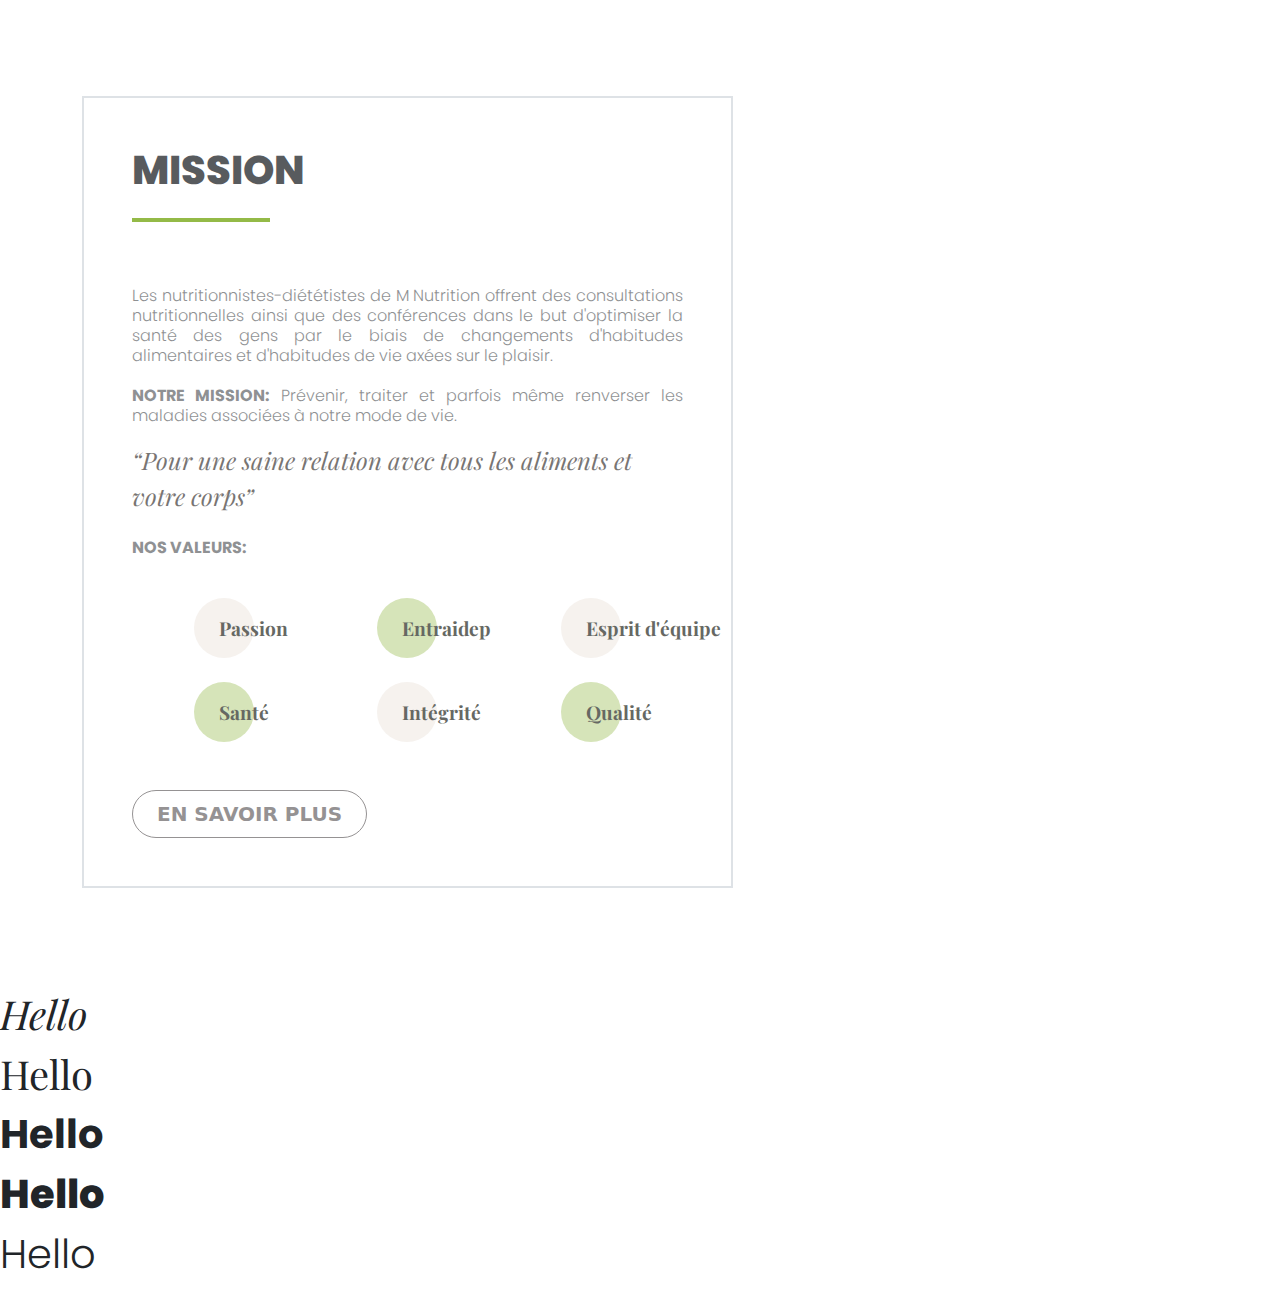
==== test.html @ a8bef51b "section 'MISSION' left side" ====
<!DOCTYPE html>
<html lang="en">
  <head>
    <meta charset="UTF-8" />
    <meta http-equiv="X-UA-Compatible" content="IE=edge" />
    <meta name="viewport" content="width=device-width, initial-scale=1.0" />
    <link rel="stylesheet" href="/css/main.min.css" />
    <title>Document</title>
  </head>
  <body class="pt-5 mb-3">
    <!-- M ce que tu manges -->
    <section id="mission">
      <div class="container">
        <div class="d-flex justify-content-center justify-content-lg-start">
          <div
            class="mt-5 border border-2 col-12 col-lg-7 d-flex justify-content-center justify-content-lg-start"
          >
            <div class="m-5">
              <p
                class="card-title display-6 opacity-75 mb-4 col-12 col-lg-11 text-center text-lg-start text-uppercase"
                style="font-family: Poppins-ExtraBold"
              >
                mission
              </p>
              <hr class="line-separator col-12 col-lg-3" />
              <br /><br />
              <p
                class="card-text text-wrap line opacity-50 lh-sm"
                style="font-family: Poppins-Light; text-align: justify"
              >
                Les nutritionnistes-diététistes de M Nutrition offrent des
                consultations nutritionnelles ainsi que des conférences dans le
                but d'optimiser la santé des gens par le biais de changements
                d'habitudes alimentaires et d'habitudes de vie axées sur le
                plaisir.
                <br /><br />
                <b style="font-family: Poppins-Bold"> NOTRE MISSION:</b>
                Prévenir, traiter et parfois même renverser les maladies
                associées à notre mode de vie.
                <br />
              </p>
              <q
                class="text-m-text-color opacity-75 fs-4"
                style="font-family: PlayfairDisplay-Italic"
                >Pour une saine relation avec tous les aliments et votre
                corps</q
              ><br /><br />
              <p
                class="text-wrap line opacity-50 lh-sm text-uppercase"
                style="text-align: justify"
              >
                <b style="font-family: Poppins-Bold"> Nos valeurs:</b>
              </p>

              <div class="d-flex flex-row flex-md-column">
                <div
                  class="d-block d-md-flex justify-content-around col-6 col-md-12 me-4 me-md-2"
                >
                  <div
                    class="valeurs me-xxl-4 text-nowrap bg-m-secondary opacity-75"
                  >
                    Passion
                  </div>
                  <div
                    class="valeurs me-xxl-4 text-nowrap bg-m-primary-opacity opacity-75"
                  >
                    Entraidep
                  </div>
                  <div
                    class="valeurs me-xxl-4 text-nowrap bg-m-secondary opacity-75"
                  >
                    Esprit d'équipe
                  </div>
                </div>
                <div class="d-block d-md-flex justify-content-around col-12">
                  <div
                    class="valeurs me-xxl-4 text-nowrap bg-m-primary-opacity opacity-75"
                  >
                    Santé
                  </div>
                  <div
                    class="valeurs me-xxl-4 text-nowrap bg-m-secondary opacity-75"
                  >
                    Intégrité
                  </div>
                  <div
                    class="valeurs me-xxl-4 text-nowrap bg-m-primary-opacity opacity-75"
                  >
                    Qualité
                  </div>
                </div>
              </div>
              <div
                class="d-flex justify-content-center justify-content-lg-start"
              >
                <button
                  type="button"
                  class="btn btn-lg btn-outline-m-dark text-uppercase rounded-pill fw-bold mt-3 px-4 mt-5"
                >
                  En savoir plus
                </button>
              </div>
            </div>
          </div>
        </div>
      </div>
    </section>

    <div class="mt-5 pt-5 fs-1" style="font-family: PlayfairDisplay-Italic">
      Hello
    </div>
    <div class="test fs-1" style="font-family: PlayfairDisplay">Hello</div>
    <div class="test fs-1" style="font-family: Poppins-Bold">Hello</div>
    <div class="test fs-1" style="font-family: Poppins-ExtraBold">Hello</div>
    <div class="test fs-1" style="font-family: Poppins-Light">Hello</div>
  </body>
  <script src="node_modules/bootstrap/dist/js/bootstrap.bundle.js"></script>
</html>
---- css/main.min.css ----
@import url(../css/main-fonts.css);@import url(../css/mnStyle.css);@import url("https://cdn.jsdelivr.net/npm/bootstrap-icons@1.8.3/font/bootstrap-icons.css");/*!
 * Bootstrap v5.2.0-beta1 (https://getbootstrap.com/)
 * Copyright 2011-2022 The Bootstrap Authors
 * Copyright 2011-2022 Twitter, Inc.
 * Licensed under MIT (https://github.com/twbs/bootstrap/blob/main/LICENSE)
 */:root{--bs-blue: #0d6efd;--bs-indigo: #6610f2;--bs-purple: #6f42c1;--bs-pink: #d63384;--bs-red: #dc3545;--bs-orange: #fd7e14;--bs-yellow: #ffc107;--bs-green: #198754;--bs-teal: #20c997;--bs-cyan: #0dcaf0;--bs-black: #000;--bs-white: #fff;--bs-gray: #6c757d;--bs-gray-dark: #343a40;--bs-gray-100: #f8f9fa;--bs-gray-200: #e9ecef;--bs-gray-300: #dee2e6;--bs-gray-400: #ced4da;--bs-gray-500: #adb5bd;--bs-gray-600: #6c757d;--bs-gray-700: #495057;--bs-gray-800: #343a40;--bs-gray-900: #212529;--bs-m-primary: #94ba47;--bs-m-secondary: #f3eee9;--bs-m-secondary-dark: #e4dbd2;--bs-m-dark: #959293;--bs-m-text-selected-color: #9cbf55;--bs-m-text-color: #4c4745;--bs-m-primary-opacity: #c9dca2;--bs-primary: #0d6efd;--bs-secondary: #6c757d;--bs-success: #198754;--bs-info: #0dcaf0;--bs-warning: #ffc107;--bs-danger: #dc3545;--bs-light: #f8f9fa;--bs-dark: #212529;--bs-m-primary-rgb: 148,186,71;--bs-m-secondary-rgb: 243,238,233;--bs-m-secondary-dark-rgb: 228,219,210;--bs-m-dark-rgb: 149,146,147;--bs-m-text-selected-color-rgb: 156,191,85;--bs-m-text-color-rgb: 76,71,69;--bs-m-primary-opacity-rgb: 201,220,162;--bs-primary-rgb: 13,110,253;--bs-secondary-rgb: 108,117,125;--bs-success-rgb: 25,135,84;--bs-info-rgb: 13,202,240;--bs-warning-rgb: 255,193,7;--bs-danger-rgb: 220,53,69;--bs-light-rgb: 248,249,250;--bs-dark-rgb: 33,37,41;--bs-white-rgb: 255,255,255;--bs-black-rgb: 0,0,0;--bs-body-color-rgb: 33,37,41;--bs-body-bg-rgb: 255,255,255;--bs-font-sans-serif: system-ui, -apple-system, "Segoe UI", Roboto, "Helvetica Neue", "Noto Sans", "Liberation Sans", Arial, sans-serif, "Apple Color Emoji", "Segoe UI Emoji", "Segoe UI Symbol", "Noto Color Emoji";--bs-font-monospace: SFMono-Regular, Menlo, Monaco, Consolas, "Liberation Mono", "Courier New", monospace;--bs-gradient: linear-gradient(180deg, rgba(255,255,255,0.15), rgba(255,255,255,0));--bs-body-font-family: var(--bs-font-sans-serif);--bs-body-font-size:1rem;--bs-body-font-weight: 400;--bs-body-line-height: 1.5;--bs-body-color: #212529;--bs-body-bg: #fff;--bs-border-width: 1px;--bs-border-style: solid;--bs-border-color: #dee2e6;--bs-border-color-translucent: rgba(0,0,0,0.175);--bs-border-radius: .375rem;--bs-border-radius-sm: .25rem;--bs-border-radius-lg: .5rem;--bs-border-radius-xl: 1rem;--bs-border-radius-2xl: 2rem;--bs-border-radius-pill: 50rem;--bs-heading-color: ;--bs-link-color: #0d6efd;--bs-link-hover-color: #0a58ca;--bs-code-color: #d63384;--bs-highlight-bg: #fff3cd}*,*::before,*::after{-webkit-box-sizing:border-box;box-sizing:border-box}@media (prefers-reduced-motion: no-preference){:root{scroll-behavior:smooth}}body{margin:0;font-family:var(--bs-body-font-family);font-size:var(--bs-body-font-size);font-weight:var(--bs-body-font-weight);line-height:var(--bs-body-line-height);color:var(--bs-body-color);text-align:var(--bs-body-text-align);background-color:var(--bs-body-bg);-webkit-text-size-adjust:100%;-webkit-tap-highlight-color:rgba(0,0,0,0)}hr{margin:1rem 0;color:inherit;border:0;border-top:1px solid;opacity:.25}h1,.h1,h2,.h2,h3,.h3,h4,.h4,h5,.h5,h6,.h6{margin-top:0;margin-bottom:.5rem;font-weight:500;line-height:1.2;color:var(--bs-heading-color)}h1,.h1{font-size:calc(1.375rem + 1.5vw)}@media (min-width: 1200px){h1,.h1{font-size:2.5rem}}h2,.h2{font-size:calc(1.325rem + .9vw)}@media (min-width: 1200px){h2,.h2{font-size:2rem}}h3,.h3{font-size:calc(1.3rem + .6vw)}@media (min-width: 1200px){h3,.h3{font-size:1.75rem}}h4,.h4{font-size:calc(1.275rem + .3vw)}@media (min-width: 1200px){h4,.h4{font-size:1.5rem}}h5,.h5{font-size:1.25rem}h6,.h6{font-size:1rem}p{margin-top:0;margin-bottom:1rem}abbr[title]{-webkit-text-decoration:underline dotted;text-decoration:underline dotted;cursor:help;text-decoration-skip-ink:none}address{margin-bottom:1rem;font-style:normal;line-height:inherit}ol,ul{padding-left:2rem}ol,ul,dl{margin-top:0;margin-bottom:1rem}ol ol,ul ul,ol ul,ul ol{margin-bottom:0}dt{font-weight:700}dd{margin-bottom:.5rem;margin-left:0}blockquote{margin:0 0 1rem}b,strong{font-weight:bolder}small,.small{font-size:.875em}mark,.mark{padding:.1875em;background-color:var(--bs-highlight-bg)}sub,sup{position:relative;font-size:.75em;line-height:0;vertical-align:baseline}sub{bottom:-.25em}sup{top:-.5em}a{color:var(--bs-link-color);text-decoration:underline}a:hover{color:var(--bs-link-hover-color)}a:not([href]):not([class]),a:not([href]):not([class]):hover{color:inherit;text-decoration:none}pre,code,kbd,samp{font-family:var(--bs-font-monospace);font-size:1em}pre{display:block;margin-top:0;margin-bottom:1rem;overflow:auto;font-size:.875em}pre code{font-size:inherit;color:inherit;word-break:normal}code{font-size:.875em;color:var(--bs-code-color);word-wrap:break-word}a>code{color:inherit}kbd{padding:.1875rem .375rem;font-size:.875em;color:var(--bs-body-bg);background-color:var(--bs-body-color);border-radius:.25rem}kbd kbd{padding:0;font-size:1em}figure{margin:0 0 1rem}img,svg{vertical-align:middle}table{caption-side:bottom;border-collapse:collapse}caption{padding-top:.5rem;padding-bottom:.5rem;color:rgba(var(--bs-body-color-rgb), 0.75);text-align:left}th{text-align:inherit;text-align:-webkit-match-parent}thead,tbody,tfoot,tr,td,th{border-color:inherit;border-style:solid;border-width:0}label{display:inline-block}button{border-radius:0}button:focus:not(:focus-visible){outline:0}input,button,select,optgroup,textarea{margin:0;font-family:inherit;font-size:inherit;line-height:inherit}button,select{text-transform:none}[role="button"]{cursor:pointer}select{word-wrap:normal}select:disabled{opacity:1}[list]:not([type="date"]):not([type="datetime-local"]):not([type="month"]):not([type="week"]):not([type="time"])::-webkit-calendar-picker-indicator{display:none !important}button,[type="button"],[type="reset"],[type="submit"]{-webkit-appearance:button}button:not(:disabled),[type="button"]:not(:disabled),[type="reset"]:not(:disabled),[type="submit"]:not(:disabled){cursor:pointer}::-moz-focus-inner{padding:0;border-style:none}textarea{resize:vertical}fieldset{min-width:0;padding:0;margin:0;border:0}legend{float:left;width:100%;padding:0;margin-bottom:.5rem;font-size:calc(1.275rem + .3vw);line-height:inherit}@media (min-width: 1200px){legend{font-size:1.5rem}}legend+*{clear:left}::-webkit-datetime-edit-fields-wrapper,::-webkit-datetime-edit-text,::-webkit-datetime-edit-minute,::-webkit-datetime-edit-hour-field,::-webkit-datetime-edit-day-field,::-webkit-datetime-edit-month-field,::-webkit-datetime-edit-year-field{padding:0}::-webkit-inner-spin-button{height:auto}[type="search"]{outline-offset:-2px;-webkit-appearance:textfield}::-webkit-search-decoration{-webkit-appearance:none}::-webkit-color-swatch-wrapper{padding:0}::file-selector-button{font:inherit;-webkit-appearance:button}output{display:inline-block}iframe{border:0}summary{display:list-item;cursor:pointer}progress{vertical-align:baseline}[hidden]{display:none !important}.lead{font-size:1.25rem;font-weight:300}.display-1{font-size:calc(1.625rem + 4.5vw);font-weight:300;line-height:1.2}@media (min-width: 1200px){.display-1{font-size:5rem}}.display-2{font-size:calc(1.575rem + 3.9vw);font-weight:300;line-height:1.2}@media (min-width: 1200px){.display-2{font-size:4.5rem}}.display-3{font-size:calc(1.525rem + 3.3vw);font-weight:300;line-height:1.2}@media (min-width: 1200px){.display-3{font-size:4rem}}.display-4{font-size:calc(1.475rem + 2.7vw);font-weight:300;line-height:1.2}@media (min-width: 1200px){.display-4{font-size:3.5rem}}.display-5{font-size:calc(1.425rem + 2.1vw);font-weight:300;line-height:1.2}@media (min-width: 1200px){.display-5{font-size:3rem}}.display-6{font-size:calc(1.375rem + 1.5vw);font-weight:300;line-height:1.2}@media (min-width: 1200px){.display-6{font-size:2.5rem}}.list-unstyled{padding-left:0;list-style:none}.list-inline{padding-left:0;list-style:none}.list-inline-item{display:inline-block}.list-inline-item:not(:last-child){margin-right:.5rem}.initialism{font-size:.875em;text-transform:uppercase}.blockquote{margin-bottom:1rem;font-size:1.25rem}.blockquote>:last-child{margin-bottom:0}.blockquote-footer{margin-top:-1rem;margin-bottom:1rem;font-size:.875em;color:#6c757d}.blockquote-footer::before{content:"\2014\00A0"}.img-fluid{max-width:100%;height:auto}.img-thumbnail{padding:.25rem;background-color:#fff;border:1px solid var(--bs-border-color);border-radius:.375rem;max-width:100%;height:auto}.figure{display:inline-block}.figure-img{margin-bottom:.5rem;line-height:1}.figure-caption{font-size:.875em;color:#6c757d}.container,.container-fluid,.container-sm,.container-md,.container-lg,.container-xl,.container-xxl{--bs-gutter-x: 1.5rem;--bs-gutter-y: 0;width:100%;padding-right:calc(var(--bs-gutter-x) * .5);padding-left:calc(var(--bs-gutter-x) * .5);margin-right:auto;margin-left:auto}@media (min-width: 576px){.container,.container-sm{max-width:540px}}@media (min-width: 768px){.container,.container-sm,.container-md{max-width:720px}}@media (min-width: 992px){.container,.container-sm,.container-md,.container-lg{max-width:960px}}@media (min-width: 1200px){.container,.container-sm,.container-md,.container-lg,.container-xl{max-width:1140px}}@media (min-width: 1400px){.container,.container-sm,.container-md,.container-lg,.container-xl,.container-xxl{max-width:1320px}}.row{--bs-gutter-x: 1.5rem;--bs-gutter-y: 0;display:-webkit-box;display:-ms-flexbox;display:flex;-ms-flex-wrap:wrap;flex-wrap:wrap;margin-top:calc(-1 * var(--bs-gutter-y));margin-right:calc(-.5 * var(--bs-gutter-x));margin-left:calc(-.5 * var(--bs-gutter-x))}.row>*{-ms-flex-negative:0;flex-shrink:0;width:100%;max-width:100%;padding-right:calc(var(--bs-gutter-x) * .5);padding-left:calc(var(--bs-gutter-x) * .5);margin-top:var(--bs-gutter-y)}.col{-webkit-box-flex:1;-ms-flex:1 0 0%;flex:1 0 0%}.row-cols-auto>*{-webkit-box-flex:0;-ms-flex:0 0 auto;flex:0 0 auto;width:auto}.row-cols-1>*{-webkit-box-flex:0;-ms-flex:0 0 auto;flex:0 0 auto;width:100%}.row-cols-2>*{-webkit-box-flex:0;-ms-flex:0 0 auto;flex:0 0 auto;width:50%}.row-cols-3>*{-webkit-box-flex:0;-ms-flex:0 0 auto;flex:0 0 auto;width:33.33333%}.row-cols-4>*{-webkit-box-flex:0;-ms-flex:0 0 auto;flex:0 0 auto;width:25%}.row-cols-5>*{-webkit-box-flex:0;-ms-flex:0 0 auto;flex:0 0 auto;width:20%}.row-cols-6>*{-webkit-box-flex:0;-ms-flex:0 0 auto;flex:0 0 auto;width:16.66667%}.col-auto{-webkit-box-flex:0;-ms-flex:0 0 auto;flex:0 0 auto;width:auto}.col-1{-webkit-box-flex:0;-ms-flex:0 0 auto;flex:0 0 auto;width:8.33333%}.col-2{-webkit-box-flex:0;-ms-flex:0 0 auto;flex:0 0 auto;width:16.66667%}.col-3{-webkit-box-flex:0;-ms-flex:0 0 auto;flex:0 0 auto;width:25%}.col-4{-webkit-box-flex:0;-ms-flex:0 0 auto;flex:0 0 auto;width:33.33333%}.col-5{-webkit-box-flex:0;-ms-flex:0 0 auto;flex:0 0 auto;width:41.66667%}.col-6{-webkit-box-flex:0;-ms-flex:0 0 auto;flex:0 0 auto;width:50%}.col-7{-webkit-box-flex:0;-ms-flex:0 0 auto;flex:0 0 auto;width:58.33333%}.col-8{-webkit-box-flex:0;-ms-flex:0 0 auto;flex:0 0 auto;width:66.66667%}.col-9{-webkit-box-flex:0;-ms-flex:0 0 auto;flex:0 0 auto;width:75%}.col-10{-webkit-box-flex:0;-ms-flex:0 0 auto;flex:0 0 auto;width:83.33333%}.col-11{-webkit-box-flex:0;-ms-flex:0 0 auto;flex:0 0 auto;width:91.66667%}.col-12{-webkit-box-flex:0;-ms-flex:0 0 auto;flex:0 0 auto;width:100%}.offset-1{margin-left:8.33333%}.offset-2{margin-left:16.66667%}.offset-3{margin-left:25%}.offset-4{margin-left:33.33333%}.offset-5{margin-left:41.66667%}.offset-6{margin-left:50%}.offset-7{margin-left:58.33333%}.offset-8{margin-left:66.66667%}.offset-9{margin-left:75%}.offset-10{margin-left:83.33333%}.offset-11{margin-left:91.66667%}.g-0,.gx-0{--bs-gutter-x: 0}.g-0,.gy-0{--bs-gutter-y: 0}.g-1,.gx-1{--bs-gutter-x: .25rem}.g-1,.gy-1{--bs-gutter-y: .25rem}.g-2,.gx-2{--bs-gutter-x: .5rem}.g-2,.gy-2{--bs-gutter-y: .5rem}.g-3,.gx-3{--bs-gutter-x: 1rem}.g-3,.gy-3{--bs-gutter-y: 1rem}.g-4,.gx-4{--bs-gutter-x: 1.5rem}.g-4,.gy-4{--bs-gutter-y: 1.5rem}.g-5,.gx-5{--bs-gutter-x: 3rem}.g-5,.gy-5{--bs-gutter-y: 3rem}@media (min-width: 576px){.col-sm{-webkit-box-flex:1;-ms-flex:1 0 0%;flex:1 0 0%}.row-cols-sm-auto>*{-webkit-box-flex:0;-ms-flex:0 0 auto;flex:0 0 auto;width:auto}.row-cols-sm-1>*{-webkit-box-flex:0;-ms-flex:0 0 auto;flex:0 0 auto;width:100%}.row-cols-sm-2>*{-webkit-box-flex:0;-ms-flex:0 0 auto;flex:0 0 auto;width:50%}.row-cols-sm-3>*{-webkit-box-flex:0;-ms-flex:0 0 auto;flex:0 0 auto;width:33.33333%}.row-cols-sm-4>*{-webkit-box-flex:0;-ms-flex:0 0 auto;flex:0 0 auto;width:25%}.row-cols-sm-5>*{-webkit-box-flex:0;-ms-flex:0 0 auto;flex:0 0 auto;width:20%}.row-cols-sm-6>*{-webkit-box-flex:0;-ms-flex:0 0 auto;flex:0 0 auto;width:16.66667%}.col-sm-auto{-webkit-box-flex:0;-ms-flex:0 0 auto;flex:0 0 auto;width:auto}.col-sm-1{-webkit-box-flex:0;-ms-flex:0 0 auto;flex:0 0 auto;width:8.33333%}.col-sm-2{-webkit-box-flex:0;-ms-flex:0 0 auto;flex:0 0 auto;width:16.66667%}.col-sm-3{-webkit-box-flex:0;-ms-flex:0 0 auto;flex:0 0 auto;width:25%}.col-sm-4{-webkit-box-flex:0;-ms-flex:0 0 auto;flex:0 0 auto;width:33.33333%}.col-sm-5{-webkit-box-flex:0;-ms-flex:0 0 auto;flex:0 0 auto;width:41.66667%}.col-sm-6{-webkit-box-flex:0;-ms-flex:0 0 auto;flex:0 0 auto;width:50%}.col-sm-7{-webkit-box-flex:0;-ms-flex:0 0 auto;flex:0 0 auto;width:58.33333%}.col-sm-8{-webkit-box-flex:0;-ms-flex:0 0 auto;flex:0 0 auto;width:66.66667%}.col-sm-9{-webkit-box-flex:0;-ms-flex:0 0 auto;flex:0 0 auto;width:75%}.col-sm-10{-webkit-box-flex:0;-ms-flex:0 0 auto;flex:0 0 auto;width:83.33333%}.col-sm-11{-webkit-box-flex:0;-ms-flex:0 0 auto;flex:0 0 auto;width:91.66667%}.col-sm-12{-webkit-box-flex:0;-ms-flex:0 0 auto;flex:0 0 auto;width:100%}.offset-sm-0{margin-left:0}.offset-sm-1{margin-left:8.33333%}.offset-sm-2{margin-left:16.66667%}.offset-sm-3{margin-left:25%}.offset-sm-4{margin-left:33.33333%}.offset-sm-5{margin-left:41.66667%}.offset-sm-6{margin-left:50%}.offset-sm-7{margin-left:58.33333%}.offset-sm-8{margin-left:66.66667%}.offset-sm-9{margin-left:75%}.offset-sm-10{margin-left:83.33333%}.offset-sm-11{margin-left:91.66667%}.g-sm-0,.gx-sm-0{--bs-gutter-x: 0}.g-sm-0,.gy-sm-0{--bs-gutter-y: 0}.g-sm-1,.gx-sm-1{--bs-gutter-x: .25rem}.g-sm-1,.gy-sm-1{--bs-gutter-y: .25rem}.g-sm-2,.gx-sm-2{--bs-gutter-x: .5rem}.g-sm-2,.gy-sm-2{--bs-gutter-y: .5rem}.g-sm-3,.gx-sm-3{--bs-gutter-x: 1rem}.g-sm-3,.gy-sm-3{--bs-gutter-y: 1rem}.g-sm-4,.gx-sm-4{--bs-gutter-x: 1.5rem}.g-sm-4,.gy-sm-4{--bs-gutter-y: 1.5rem}.g-sm-5,.gx-sm-5{--bs-gutter-x: 3rem}.g-sm-5,.gy-sm-5{--bs-gutter-y: 3rem}}@media (min-width: 768px){.col-md{-webkit-box-flex:1;-ms-flex:1 0 0%;flex:1 0 0%}.row-cols-md-auto>*{-webkit-box-flex:0;-ms-flex:0 0 auto;flex:0 0 auto;width:auto}.row-cols-md-1>*{-webkit-box-flex:0;-ms-flex:0 0 auto;flex:0 0 auto;width:100%}.row-cols-md-2>*{-webkit-box-flex:0;-ms-flex:0 0 auto;flex:0 0 auto;width:50%}.row-cols-md-3>*{-webkit-box-flex:0;-ms-flex:0 0 auto;flex:0 0 auto;width:33.33333%}.row-cols-md-4>*{-webkit-box-flex:0;-ms-flex:0 0 auto;flex:0 0 auto;width:25%}.row-cols-md-5>*{-webkit-box-flex:0;-ms-flex:0 0 auto;flex:0 0 auto;width:20%}.row-cols-md-6>*{-webkit-box-flex:0;-ms-flex:0 0 auto;flex:0 0 auto;width:16.66667%}.col-md-auto{-webkit-box-flex:0;-ms-flex:0 0 auto;flex:0 0 auto;width:auto}.col-md-1{-webkit-box-flex:0;-ms-flex:0 0 auto;flex:0 0 auto;width:8.33333%}.col-md-2{-webkit-box-flex:0;-ms-flex:0 0 auto;flex:0 0 auto;width:16.66667%}.col-md-3{-webkit-box-flex:0;-ms-flex:0 0 auto;flex:0 0 auto;width:25%}.col-md-4{-webkit-box-flex:0;-ms-flex:0 0 auto;flex:0 0 auto;width:33.33333%}.col-md-5{-webkit-box-flex:0;-ms-flex:0 0 auto;flex:0 0 auto;width:41.66667%}.col-md-6{-webkit-box-flex:0;-ms-flex:0 0 auto;flex:0 0 auto;width:50%}.col-md-7{-webkit-box-flex:0;-ms-flex:0 0 auto;flex:0 0 auto;width:58.33333%}.col-md-8{-webkit-box-flex:0;-ms-flex:0 0 auto;flex:0 0 auto;width:66.66667%}.col-md-9{-webkit-box-flex:0;-ms-flex:0 0 auto;flex:0 0 auto;width:75%}.col-md-10{-webkit-box-flex:0;-ms-flex:0 0 auto;flex:0 0 auto;width:83.33333%}.col-md-11{-webkit-box-flex:0;-ms-flex:0 0 auto;flex:0 0 auto;width:91.66667%}.col-md-12{-webkit-box-flex:0;-ms-flex:0 0 auto;flex:0 0 auto;width:100%}.offset-md-0{margin-left:0}.offset-md-1{margin-left:8.33333%}.offset-md-2{margin-left:16.66667%}.offset-md-3{margin-left:25%}.offset-md-4{margin-left:33.33333%}.offset-md-5{margin-left:41.66667%}.offset-md-6{margin-left:50%}.offset-md-7{margin-left:58.33333%}.offset-md-8{margin-left:66.66667%}.offset-md-9{margin-left:75%}.offset-md-10{margin-left:83.33333%}.offset-md-11{margin-left:91.66667%}.g-md-0,.gx-md-0{--bs-gutter-x: 0}.g-md-0,.gy-md-0{--bs-gutter-y: 0}.g-md-1,.gx-md-1{--bs-gutter-x: .25rem}.g-md-1,.gy-md-1{--bs-gutter-y: .25rem}.g-md-2,.gx-md-2{--bs-gutter-x: .5rem}.g-md-2,.gy-md-2{--bs-gutter-y: .5rem}.g-md-3,.gx-md-3{--bs-gutter-x: 1rem}.g-md-3,.gy-md-3{--bs-gutter-y: 1rem}.g-md-4,.gx-md-4{--bs-gutter-x: 1.5rem}.g-md-4,.gy-md-4{--bs-gutter-y: 1.5rem}.g-md-5,.gx-md-5{--bs-gutter-x: 3rem}.g-md-5,.gy-md-5{--bs-gutter-y: 3rem}}@media (min-width: 992px){.col-lg{-webkit-box-flex:1;-ms-flex:1 0 0%;flex:1 0 0%}.row-cols-lg-auto>*{-webkit-box-flex:0;-ms-flex:0 0 auto;flex:0 0 auto;width:auto}.row-cols-lg-1>*{-webkit-box-flex:0;-ms-flex:0 0 auto;flex:0 0 auto;width:100%}.row-cols-lg-2>*{-webkit-box-flex:0;-ms-flex:0 0 auto;flex:0 0 auto;width:50%}.row-cols-lg-3>*{-webkit-box-flex:0;-ms-flex:0 0 auto;flex:0 0 auto;width:33.33333%}.row-cols-lg-4>*{-webkit-box-flex:0;-ms-flex:0 0 auto;flex:0 0 auto;width:25%}.row-cols-lg-5>*{-webkit-box-flex:0;-ms-flex:0 0 auto;flex:0 0 auto;width:20%}.row-cols-lg-6>*{-webkit-box-flex:0;-ms-flex:0 0 auto;flex:0 0 auto;width:16.66667%}.col-lg-auto{-webkit-box-flex:0;-ms-flex:0 0 auto;flex:0 0 auto;width:auto}.col-lg-1{-webkit-box-flex:0;-ms-flex:0 0 auto;flex:0 0 auto;width:8.33333%}.col-lg-2{-webkit-box-flex:0;-ms-flex:0 0 auto;flex:0 0 auto;width:16.66667%}.col-lg-3{-webkit-box-flex:0;-ms-flex:0 0 auto;flex:0 0 auto;width:25%}.col-lg-4{-webkit-box-flex:0;-ms-flex:0 0 auto;flex:0 0 auto;width:33.33333%}.col-lg-5{-webkit-box-flex:0;-ms-flex:0 0 auto;flex:0 0 auto;width:41.66667%}.col-lg-6{-webkit-box-flex:0;-ms-flex:0 0 auto;flex:0 0 auto;width:50%}.col-lg-7{-webkit-box-flex:0;-ms-flex:0 0 auto;flex:0 0 auto;width:58.33333%}.col-lg-8{-webkit-box-flex:0;-ms-flex:0 0 auto;flex:0 0 auto;width:66.66667%}.col-lg-9{-webkit-box-flex:0;-ms-flex:0 0 auto;flex:0 0 auto;width:75%}.col-lg-10{-webkit-box-flex:0;-ms-flex:0 0 auto;flex:0 0 auto;width:83.33333%}.col-lg-11{-webkit-box-flex:0;-ms-flex:0 0 auto;flex:0 0 auto;width:91.66667%}.col-lg-12{-webkit-box-flex:0;-ms-flex:0 0 auto;flex:0 0 auto;width:100%}.offset-lg-0{margin-left:0}.offset-lg-1{margin-left:8.33333%}.offset-lg-2{margin-left:16.66667%}.offset-lg-3{margin-left:25%}.offset-lg-4{margin-left:33.33333%}.offset-lg-5{margin-left:41.66667%}.offset-lg-6{margin-left:50%}.offset-lg-7{margin-left:58.33333%}.offset-lg-8{margin-left:66.66667%}.offset-lg-9{margin-left:75%}.offset-lg-10{margin-left:83.33333%}.offset-lg-11{margin-left:91.66667%}.g-lg-0,.gx-lg-0{--bs-gutter-x: 0}.g-lg-0,.gy-lg-0{--bs-gutter-y: 0}.g-lg-1,.gx-lg-1{--bs-gutter-x: .25rem}.g-lg-1,.gy-lg-1{--bs-gutter-y: .25rem}.g-lg-2,.gx-lg-2{--bs-gutter-x: .5rem}.g-lg-2,.gy-lg-2{--bs-gutter-y: .5rem}.g-lg-3,.gx-lg-3{--bs-gutter-x: 1rem}.g-lg-3,.gy-lg-3{--bs-gutter-y: 1rem}.g-lg-4,.gx-lg-4{--bs-gutter-x: 1.5rem}.g-lg-4,.gy-lg-4{--bs-gutter-y: 1.5rem}.g-lg-5,.gx-lg-5{--bs-gutter-x: 3rem}.g-lg-5,.gy-lg-5{--bs-gutter-y: 3rem}}@media (min-width: 1200px){.col-xl{-webkit-box-flex:1;-ms-flex:1 0 0%;flex:1 0 0%}.row-cols-xl-auto>*{-webkit-box-flex:0;-ms-flex:0 0 auto;flex:0 0 auto;width:auto}.row-cols-xl-1>*{-webkit-box-flex:0;-ms-flex:0 0 auto;flex:0 0 auto;width:100%}.row-cols-xl-2>*{-webkit-box-flex:0;-ms-flex:0 0 auto;flex:0 0 auto;width:50%}.row-cols-xl-3>*{-webkit-box-flex:0;-ms-flex:0 0 auto;flex:0 0 auto;width:33.33333%}.row-cols-xl-4>*{-webkit-box-flex:0;-ms-flex:0 0 auto;flex:0 0 auto;width:25%}.row-cols-xl-5>*{-webkit-box-flex:0;-ms-flex:0 0 auto;flex:0 0 auto;width:20%}.row-cols-xl-6>*{-webkit-box-flex:0;-ms-flex:0 0 auto;flex:0 0 auto;width:16.66667%}.col-xl-auto{-webkit-box-flex:0;-ms-flex:0 0 auto;flex:0 0 auto;width:auto}.col-xl-1{-webkit-box-flex:0;-ms-flex:0 0 auto;flex:0 0 auto;width:8.33333%}.col-xl-2{-webkit-box-flex:0;-ms-flex:0 0 auto;flex:0 0 auto;width:16.66667%}.col-xl-3{-webkit-box-flex:0;-ms-flex:0 0 auto;flex:0 0 auto;width:25%}.col-xl-4{-webkit-box-flex:0;-ms-flex:0 0 auto;flex:0 0 auto;width:33.33333%}.col-xl-5{-webkit-box-flex:0;-ms-flex:0 0 auto;flex:0 0 auto;width:41.66667%}.col-xl-6{-webkit-box-flex:0;-ms-flex:0 0 auto;flex:0 0 auto;width:50%}.col-xl-7{-webkit-box-flex:0;-ms-flex:0 0 auto;flex:0 0 auto;width:58.33333%}.col-xl-8{-webkit-box-flex:0;-ms-flex:0 0 auto;flex:0 0 auto;width:66.66667%}.col-xl-9{-webkit-box-flex:0;-ms-flex:0 0 auto;flex:0 0 auto;width:75%}.col-xl-10{-webkit-box-flex:0;-ms-flex:0 0 auto;flex:0 0 auto;width:83.33333%}.col-xl-11{-webkit-box-flex:0;-ms-flex:0 0 auto;flex:0 0 auto;width:91.66667%}.col-xl-12{-webkit-box-flex:0;-ms-flex:0 0 auto;flex:0 0 auto;width:100%}.offset-xl-0{margin-left:0}.offset-xl-1{margin-left:8.33333%}.offset-xl-2{margin-left:16.66667%}.offset-xl-3{margin-left:25%}.offset-xl-4{margin-left:33.33333%}.offset-xl-5{margin-left:41.66667%}.offset-xl-6{margin-left:50%}.offset-xl-7{margin-left:58.33333%}.offset-xl-8{margin-left:66.66667%}.offset-xl-9{margin-left:75%}.offset-xl-10{margin-left:83.33333%}.offset-xl-11{margin-left:91.66667%}.g-xl-0,.gx-xl-0{--bs-gutter-x: 0}.g-xl-0,.gy-xl-0{--bs-gutter-y: 0}.g-xl-1,.gx-xl-1{--bs-gutter-x: .25rem}.g-xl-1,.gy-xl-1{--bs-gutter-y: .25rem}.g-xl-2,.gx-xl-2{--bs-gutter-x: .5rem}.g-xl-2,.gy-xl-2{--bs-gutter-y: .5rem}.g-xl-3,.gx-xl-3{--bs-gutter-x: 1rem}.g-xl-3,.gy-xl-3{--bs-gutter-y: 1rem}.g-xl-4,.gx-xl-4{--bs-gutter-x: 1.5rem}.g-xl-4,.gy-xl-4{--bs-gutter-y: 1.5rem}.g-xl-5,.gx-xl-5{--bs-gutter-x: 3rem}.g-xl-5,.gy-xl-5{--bs-gutter-y: 3rem}}@media (min-width: 1400px){.col-xxl{-webkit-box-flex:1;-ms-flex:1 0 0%;flex:1 0 0%}.row-cols-xxl-auto>*{-webkit-box-flex:0;-ms-flex:0 0 auto;flex:0 0 auto;width:auto}.row-cols-xxl-1>*{-webkit-box-flex:0;-ms-flex:0 0 auto;flex:0 0 auto;width:100%}.row-cols-xxl-2>*{-webkit-box-flex:0;-ms-flex:0 0 auto;flex:0 0 auto;width:50%}.row-cols-xxl-3>*{-webkit-box-flex:0;-ms-flex:0 0 auto;flex:0 0 auto;width:33.33333%}.row-cols-xxl-4>*{-webkit-box-flex:0;-ms-flex:0 0 auto;flex:0 0 auto;width:25%}.row-cols-xxl-5>*{-webkit-box-flex:0;-ms-flex:0 0 auto;flex:0 0 auto;width:20%}.row-cols-xxl-6>*{-webkit-box-flex:0;-ms-flex:0 0 auto;flex:0 0 auto;width:16.66667%}.col-xxl-auto{-webkit-box-flex:0;-ms-flex:0 0 auto;flex:0 0 auto;width:auto}.col-xxl-1{-webkit-box-flex:0;-ms-flex:0 0 auto;flex:0 0 auto;width:8.33333%}.col-xxl-2{-webkit-box-flex:0;-ms-flex:0 0 auto;flex:0 0 auto;width:16.66667%}.col-xxl-3{-webkit-box-flex:0;-ms-flex:0 0 auto;flex:0 0 auto;width:25%}.col-xxl-4{-webkit-box-flex:0;-ms-flex:0 0 auto;flex:0 0 auto;width:33.33333%}.col-xxl-5{-webkit-box-flex:0;-ms-flex:0 0 auto;flex:0 0 auto;width:41.66667%}.col-xxl-6{-webkit-box-flex:0;-ms-flex:0 0 auto;flex:0 0 auto;width:50%}.col-xxl-7{-webkit-box-flex:0;-ms-flex:0 0 auto;flex:0 0 auto;width:58.33333%}.col-xxl-8{-webkit-box-flex:0;-ms-flex:0 0 auto;flex:0 0 auto;width:66.66667%}.col-xxl-9{-webkit-box-flex:0;-ms-flex:0 0 auto;flex:0 0 auto;width:75%}.col-xxl-10{-webkit-box-flex:0;-ms-flex:0 0 auto;flex:0 0 auto;width:83.33333%}.col-xxl-11{-webkit-box-flex:0;-ms-flex:0 0 auto;flex:0 0 auto;width:91.66667%}.col-xxl-12{-webkit-box-flex:0;-ms-flex:0 0 auto;flex:0 0 auto;width:100%}.offset-xxl-0{margin-left:0}.offset-xxl-1{margin-left:8.33333%}.offset-xxl-2{margin-left:16.66667%}.offset-xxl-3{margin-left:25%}.offset-xxl-4{margin-left:33.33333%}.offset-xxl-5{margin-left:41.66667%}.offset-xxl-6{margin-left:50%}.offset-xxl-7{margin-left:58.33333%}.offset-xxl-8{margin-left:66.66667%}.offset-xxl-9{margin-left:75%}.offset-xxl-10{margin-left:83.33333%}.offset-xxl-11{margin-left:91.66667%}.g-xxl-0,.gx-xxl-0{--bs-gutter-x: 0}.g-xxl-0,.gy-xxl-0{--bs-gutter-y: 0}.g-xxl-1,.gx-xxl-1{--bs-gutter-x: .25rem}.g-xxl-1,.gy-xxl-1{--bs-gutter-y: .25rem}.g-xxl-2,.gx-xxl-2{--bs-gutter-x: .5rem}.g-xxl-2,.gy-xxl-2{--bs-gutter-y: .5rem}.g-xxl-3,.gx-xxl-3{--bs-gutter-x: 1rem}.g-xxl-3,.gy-xxl-3{--bs-gutter-y: 1rem}.g-xxl-4,.gx-xxl-4{--bs-gutter-x: 1.5rem}.g-xxl-4,.gy-xxl-4{--bs-gutter-y: 1.5rem}.g-xxl-5,.gx-xxl-5{--bs-gutter-x: 3rem}.g-xxl-5,.gy-xxl-5{--bs-gutter-y: 3rem}}.table{--bs-table-color: var(--bs-body-color);--bs-table-bg: rgba(0,0,0,0);--bs-table-border-color: var(--bs-border-color);--bs-table-accent-bg: rgba(0,0,0,0);--bs-table-striped-color: var(--bs-body-color);--bs-table-striped-bg: rgba(0,0,0,0.05);--bs-table-active-color: var(--bs-body-color);--bs-table-active-bg: rgba(0,0,0,0.1);--bs-table-hover-color: var(--bs-body-color);--bs-table-hover-bg: rgba(0,0,0,0.075);width:100%;margin-bottom:1rem;color:var(--bs-table-color);vertical-align:top;border-color:var(--bs-table-border-color)}.table>:not(caption)>*>*{padding:.5rem .5rem;background-color:var(--bs-table-bg);border-bottom-width:1px;-webkit-box-shadow:inset 0 0 0 9999px var(--bs-table-accent-bg);box-shadow:inset 0 0 0 9999px var(--bs-table-accent-bg)}.table>tbody{vertical-align:inherit}.table>thead{vertical-align:bottom}.table-group-divider{border-top:calc(2 * $table-border-width) solid currentcolor}.caption-top{caption-side:top}.table-sm>:not(caption)>*>*{padding:.25rem .25rem}.table-bordered>:not(caption)>*{border-width:1px 0}.table-bordered>:not(caption)>*>*{border-width:0 1px}.table-borderless>:not(caption)>*>*{border-bottom-width:0}.table-borderless>:not(:first-child){border-top-width:0}.table-striped>tbody>tr:nth-of-type(odd)>*{--bs-table-accent-bg: var(--bs-table-striped-bg);color:var(--bs-table-striped-color)}.table-striped-columns>:not(caption)>tr>:nth-child(even){--bs-table-accent-bg: var(--bs-table-striped-bg);color:var(--bs-table-striped-color)}.table-active{--bs-table-accent-bg: var(--bs-table-active-bg);color:var(--bs-table-active-color)}.table-hover>tbody>tr:hover>*{--bs-table-accent-bg: var(--bs-table-hover-bg);color:var(--bs-table-hover-color)}.table-primary{--bs-table-color: #000;--bs-table-bg: #cfe2ff;--bs-table-border-color: #bacbe6;--bs-table-striped-bg: #c5d7f2;--bs-table-striped-color: #000;--bs-table-active-bg: #bacbe6;--bs-table-active-color: #000;--bs-table-hover-bg: #bfd1ec;--bs-table-hover-color: #000;color:var(--bs-table-color);border-color:var(--bs-table-border-color)}.table-secondary{--bs-table-color: #000;--bs-table-bg: #e2e3e5;--bs-table-border-color: #cbccce;--bs-table-striped-bg: #d7d8da;--bs-table-striped-color: #000;--bs-table-active-bg: #cbccce;--bs-table-active-color: #000;--bs-table-hover-bg: #d1d2d4;--bs-table-hover-color: #000;color:var(--bs-table-color);border-color:var(--bs-table-border-color)}.table-success{--bs-table-color: #000;--bs-table-bg: #d1e7dd;--bs-table-border-color: #bcd0c7;--bs-table-striped-bg: #c7dbd2;--bs-table-striped-color: #000;--bs-table-active-bg: #bcd0c7;--bs-table-active-color: #000;--bs-table-hover-bg: #c1d6cc;--bs-table-hover-color: #000;color:var(--bs-table-color);border-color:var(--bs-table-border-color)}.table-info{--bs-table-color: #000;--bs-table-bg: #cff4fc;--bs-table-border-color: #badce3;--bs-table-striped-bg: #c5e8ef;--bs-table-striped-color: #000;--bs-table-active-bg: #badce3;--bs-table-active-color: #000;--bs-table-hover-bg: #bfe2e9;--bs-table-hover-color: #000;color:var(--bs-table-color);border-color:var(--bs-table-border-color)}.table-warning{--bs-table-color: #000;--bs-table-bg: #fff3cd;--bs-table-border-color: #e6dbb9;--bs-table-striped-bg: #f2e7c3;--bs-table-striped-color: #000;--bs-table-active-bg: #e6dbb9;--bs-table-active-color: #000;--bs-table-hover-bg: #ece1be;--bs-table-hover-color: #000;color:var(--bs-table-color);border-color:var(--bs-table-border-color)}.table-danger{--bs-table-color: #000;--bs-table-bg: #f8d7da;--bs-table-border-color: #dfc2c4;--bs-table-striped-bg: #eccccf;--bs-table-striped-color: #000;--bs-table-active-bg: #dfc2c4;--bs-table-active-color: #000;--bs-table-hover-bg: #e5c7ca;--bs-table-hover-color: #000;color:var(--bs-table-color);border-color:var(--bs-table-border-color)}.table-light{--bs-table-color: #000;--bs-table-bg: #f8f9fa;--bs-table-border-color: #dfe0e1;--bs-table-striped-bg: #ecedee;--bs-table-striped-color: #000;--bs-table-active-bg: #dfe0e1;--bs-table-active-color: #000;--bs-table-hover-bg: #e5e6e7;--bs-table-hover-color: #000;color:var(--bs-table-color);border-color:var(--bs-table-border-color)}.table-dark{--bs-table-color: #fff;--bs-table-bg: #212529;--bs-table-border-color: #373b3e;--bs-table-striped-bg: #2c3034;--bs-table-striped-color: #fff;--bs-table-active-bg: #373b3e;--bs-table-active-color: #fff;--bs-table-hover-bg: #323539;--bs-table-hover-color: #fff;color:var(--bs-table-color);border-color:var(--bs-table-border-color)}.table-responsive{overflow-x:auto;-webkit-overflow-scrolling:touch}@media (max-width: 575.98px){.table-responsive-sm{overflow-x:auto;-webkit-overflow-scrolling:touch}}@media (max-width: 767.98px){.table-responsive-md{overflow-x:auto;-webkit-overflow-scrolling:touch}}@media (max-width: 991.98px){.table-responsive-lg{overflow-x:auto;-webkit-overflow-scrolling:touch}}@media (max-width: 1199.98px){.table-responsive-xl{overflow-x:auto;-webkit-overflow-scrolling:touch}}@media (max-width: 1399.98px){.table-responsive-xxl{overflow-x:auto;-webkit-overflow-scrolling:touch}}.form-label{margin-bottom:.5rem}.col-form-label{padding-top:calc(.375rem + 1px);padding-bottom:calc(.375rem + 1px);margin-bottom:0;font-size:inherit;line-height:1.5}.col-form-label-lg{padding-top:calc(.5rem + 1px);padding-bottom:calc(.5rem + 1px);font-size:1.25rem}.col-form-label-sm{padding-top:calc(.25rem + 1px);padding-bottom:calc(.25rem + 1px);font-size:.875rem}.form-text{margin-top:.25rem;font-size:.875em;color:rgba(var(--bs-body-color-rgb), 0.75)}.form-control{display:block;width:100%;padding:.375rem .75rem;font-size:1rem;font-weight:400;line-height:1.5;color:#212529;background-color:#fff;background-clip:padding-box;border:1px solid #ced4da;-webkit-appearance:none;-moz-appearance:none;appearance:none;border-radius:.375rem;-webkit-transition:border-color 0.15s ease-in-out,-webkit-box-shadow 0.15s ease-in-out;transition:border-color 0.15s ease-in-out,-webkit-box-shadow 0.15s ease-in-out;transition:border-color 0.15s ease-in-out,box-shadow 0.15s ease-in-out;transition:border-color 0.15s ease-in-out,box-shadow 0.15s ease-in-out,-webkit-box-shadow 0.15s ease-in-out}@media (prefers-reduced-motion: reduce){.form-control{-webkit-transition:none;transition:none}}.form-control[type="file"]{overflow:hidden}.form-control[type="file"]:not(:disabled):not([readonly]){cursor:pointer}.form-control:focus{color:#212529;background-color:#fff;border-color:#86b7fe;outline:0;-webkit-box-shadow:0 0 0 .25rem rgba(13,110,253,0.25);box-shadow:0 0 0 .25rem rgba(13,110,253,0.25)}.form-control::-webkit-date-and-time-value{height:1.5em}.form-control::-webkit-input-placeholder{color:#6c757d;opacity:1}.form-control:-ms-input-placeholder{color:#6c757d;opacity:1}.form-control::-ms-input-placeholder{color:#6c757d;opacity:1}.form-control::placeholder{color:#6c757d;opacity:1}.form-control:disabled,.form-control[readonly]{background-color:#e9ecef;opacity:1}.form-control::file-selector-button{padding:.375rem .75rem;margin:-.375rem -.75rem;-webkit-margin-end:.75rem;margin-inline-end:.75rem;color:#212529;background-color:#e9ecef;pointer-events:none;border-color:inherit;border-style:solid;border-width:0;border-inline-end-width:1px;border-radius:0;-webkit-transition:color 0.15s ease-in-out,background-color 0.15s ease-in-out,border-color 0.15s ease-in-out,-webkit-box-shadow 0.15s ease-in-out;transition:color 0.15s ease-in-out,background-color 0.15s ease-in-out,border-color 0.15s ease-in-out,-webkit-box-shadow 0.15s ease-in-out;transition:color 0.15s ease-in-out,background-color 0.15s ease-in-out,border-color 0.15s ease-in-out,box-shadow 0.15s ease-in-out;transition:color 0.15s ease-in-out,background-color 0.15s ease-in-out,border-color 0.15s ease-in-out,box-shadow 0.15s ease-in-out,-webkit-box-shadow 0.15s ease-in-out}@media (prefers-reduced-motion: reduce){.form-control::file-selector-button{-webkit-transition:none;transition:none}}.form-control:hover:not(:disabled):not([readonly])::file-selector-button{background-color:#dde0e3}.form-control-plaintext{display:block;width:100%;padding:.375rem 0;margin-bottom:0;line-height:1.5;color:#212529;background-color:transparent;border:solid transparent;border-width:1px 0}.form-control-plaintext.form-control-sm,.form-control-plaintext.form-control-lg{padding-right:0;padding-left:0}.form-control-sm{min-height:calc(1.5em + .5rem + 2px);padding:.25rem .5rem;font-size:.875rem;border-radius:.25rem}.form-control-sm::file-selector-button{padding:.25rem .5rem;margin:-.25rem -.5rem;-webkit-margin-end:.5rem;margin-inline-end:.5rem}.form-control-lg{min-height:calc(1.5em + 1rem + 2px);padding:.5rem 1rem;font-size:1.25rem;border-radius:.5rem}.form-control-lg::file-selector-button{padding:.5rem 1rem;margin:-.5rem -1rem;-webkit-margin-end:1rem;margin-inline-end:1rem}textarea.form-control{min-height:calc(1.5em + .75rem + 2px)}textarea.form-control-sm{min-height:calc(1.5em + .5rem + 2px)}textarea.form-control-lg{min-height:calc(1.5em + 1rem + 2px)}.form-control-color{width:3rem;height:auto;padding:.375rem}.form-control-color:not(:disabled):not([readonly]){cursor:pointer}.form-control-color::-moz-color-swatch{height:1.5em;border-radius:.375rem}.form-control-color::-webkit-color-swatch{height:1.5em;border-radius:.375rem}.form-select{display:block;width:100%;padding:.375rem 2.25rem .375rem .75rem;-moz-padding-start:calc(.75rem - 3px);font-size:1rem;font-weight:400;line-height:1.5;color:#212529;background-color:#fff;background-image:url("data:image/svg+xml,%3csvg xmlns='http://www.w3.org/2000/svg' viewBox='0 0 16 16'%3e%3cpath fill='none' stroke='%23343a40' stroke-linecap='round' stroke-linejoin='round' stroke-width='2' d='m2 5 6 6 6-6'/%3e%3c/svg%3e");background-repeat:no-repeat;background-position:right .75rem center;background-size:16px 12px;border:1px solid #ced4da;border-radius:.375rem;-webkit-transition:border-color 0.15s ease-in-out,-webkit-box-shadow 0.15s ease-in-out;transition:border-color 0.15s ease-in-out,-webkit-box-shadow 0.15s ease-in-out;transition:border-color 0.15s ease-in-out,box-shadow 0.15s ease-in-out;transition:border-color 0.15s ease-in-out,box-shadow 0.15s ease-in-out,-webkit-box-shadow 0.15s ease-in-out;-webkit-appearance:none;-moz-appearance:none;appearance:none}@media (prefers-reduced-motion: reduce){.form-select{-webkit-transition:none;transition:none}}.form-select:focus{border-color:#86b7fe;outline:0;-webkit-box-shadow:0 0 0 .25rem rgba(13,110,253,0.25);box-shadow:0 0 0 .25rem rgba(13,110,253,0.25)}.form-select[multiple],.form-select[size]:not([size="1"]){padding-right:.75rem;background-image:none}.form-select:disabled{background-color:#e9ecef}.form-select:-moz-focusring{color:transparent;text-shadow:0 0 0 #212529}.form-select-sm{padding-top:.25rem;padding-bottom:.25rem;padding-left:.5rem;font-size:.875rem;border-radius:.25rem}.form-select-lg{padding-top:.5rem;padding-bottom:.5rem;padding-left:1rem;font-size:1.25rem;border-radius:.5rem}.form-check{display:block;min-height:1.5rem;padding-left:1.5em;margin-bottom:.125rem}.form-check .form-check-input{float:left;margin-left:-1.5em}.form-check-reverse{padding-right:1.5em;padding-left:0;text-align:right}.form-check-reverse .form-check-input{float:right;margin-right:-1.5em;margin-left:0}.form-check-input{width:1em;height:1em;margin-top:.25em;vertical-align:top;background-color:#fff;background-repeat:no-repeat;background-position:center;background-size:contain;border:1px solid rgba(0,0,0,0.25);-webkit-appearance:none;-moz-appearance:none;appearance:none;print-color-adjust:exact}.form-check-input[type="checkbox"]{border-radius:.25em}.form-check-input[type="radio"]{border-radius:50%}.form-check-input:active{-webkit-filter:brightness(90%);filter:brightness(90%)}.form-check-input:focus{border-color:#86b7fe;outline:0;-webkit-box-shadow:0 0 0 .25rem rgba(13,110,253,0.25);box-shadow:0 0 0 .25rem rgba(13,110,253,0.25)}.form-check-input:checked{background-color:#0d6efd;border-color:#0d6efd}.form-check-input:checked[type="checkbox"]{background-image:url("data:image/svg+xml,%3csvg xmlns='http://www.w3.org/2000/svg' viewBox='0 0 20 20'%3e%3cpath fill='none' stroke='%23fff' stroke-linecap='round' stroke-linejoin='round' stroke-width='3' d='m6 10 3 3 6-6'/%3e%3c/svg%3e")}.form-check-input:checked[type="radio"]{background-image:url("data:image/svg+xml,%3csvg xmlns='http://www.w3.org/2000/svg' viewBox='-4 -4 8 8'%3e%3ccircle r='2' fill='%23fff'/%3e%3c/svg%3e")}.form-check-input[type="checkbox"]:indeterminate{background-color:#0d6efd;border-color:#0d6efd;background-image:url("data:image/svg+xml,%3csvg xmlns='http://www.w3.org/2000/svg' viewBox='0 0 20 20'%3e%3cpath fill='none' stroke='%23fff' stroke-linecap='round' stroke-linejoin='round' stroke-width='3' d='M6 10h8'/%3e%3c/svg%3e")}.form-check-input:disabled{pointer-events:none;-webkit-filter:none;filter:none;opacity:.5}.form-check-input[disabled] ~ .form-check-label,.form-check-input:disabled ~ .form-check-label{cursor:default;opacity:.5}.form-switch{padding-left:2.5em}.form-switch .form-check-input{width:2em;margin-left:-2.5em;background-image:url("data:image/svg+xml,%3csvg xmlns='http://www.w3.org/2000/svg' viewBox='-4 -4 8 8'%3e%3ccircle r='3' fill='rgba%280,0,0,0.25%29'/%3e%3c/svg%3e");background-position:left center;border-radius:2em;-webkit-transition:background-position 0.15s ease-in-out;transition:background-position 0.15s ease-in-out}@media (prefers-reduced-motion: reduce){.form-switch .form-check-input{-webkit-transition:none;transition:none}}.form-switch .form-check-input:focus{background-image:url("data:image/svg+xml,%3csvg xmlns='http://www.w3.org/2000/svg' viewBox='-4 -4 8 8'%3e%3ccircle r='3' fill='%2386b7fe'/%3e%3c/svg%3e")}.form-switch .form-check-input:checked{background-position:right center;background-image:url("data:image/svg+xml,%3csvg xmlns='http://www.w3.org/2000/svg' viewBox='-4 -4 8 8'%3e%3ccircle r='3' fill='%23fff'/%3e%3c/svg%3e")}.form-switch.form-check-reverse{padding-right:2.5em;padding-left:0}.form-switch.form-check-reverse .form-check-input{margin-right:-2.5em;margin-left:0}.form-check-inline{display:inline-block;margin-right:1rem}.btn-check{position:absolute;clip:rect(0, 0, 0, 0);pointer-events:none}.btn-check[disabled]+.btn,.btn-check:disabled+.btn{pointer-events:none;-webkit-filter:none;filter:none;opacity:.65}.form-range{width:100%;height:1.5rem;padding:0;background-color:transparent;-webkit-appearance:none;-moz-appearance:none;appearance:none}.form-range:focus{outline:0}.form-range:focus::-webkit-slider-thumb{-webkit-box-shadow:0 0 0 1px #fff,0 0 0 .25rem rgba(13,110,253,0.25);box-shadow:0 0 0 1px #fff,0 0 0 .25rem rgba(13,110,253,0.25)}.form-range:focus::-moz-range-thumb{box-shadow:0 0 0 1px #fff,0 0 0 .25rem rgba(13,110,253,0.25)}.form-range::-moz-focus-outer{border:0}.form-range::-webkit-slider-thumb{width:1rem;height:1rem;margin-top:-.25rem;background-color:#0d6efd;border:0;border-radius:1rem;-webkit-transition:background-color 0.15s ease-in-out,border-color 0.15s ease-in-out,-webkit-box-shadow 0.15s ease-in-out;transition:background-color 0.15s ease-in-out,border-color 0.15s ease-in-out,-webkit-box-shadow 0.15s ease-in-out;transition:background-color 0.15s ease-in-out,border-color 0.15s ease-in-out,box-shadow 0.15s ease-in-out;transition:background-color 0.15s ease-in-out,border-color 0.15s ease-in-out,box-shadow 0.15s ease-in-out,-webkit-box-shadow 0.15s ease-in-out;-webkit-appearance:none;appearance:none}@media (prefers-reduced-motion: reduce){.form-range::-webkit-slider-thumb{-webkit-transition:none;transition:none}}.form-range::-webkit-slider-thumb:active{background-color:#b6d4fe}.form-range::-webkit-slider-runnable-track{width:100%;height:.5rem;color:transparent;cursor:pointer;background-color:#dee2e6;border-color:transparent;border-radius:1rem}.form-range::-moz-range-thumb{width:1rem;height:1rem;background-color:#0d6efd;border:0;border-radius:1rem;-webkit-transition:background-color 0.15s ease-in-out,border-color 0.15s ease-in-out,-webkit-box-shadow 0.15s ease-in-out;transition:background-color 0.15s ease-in-out,border-color 0.15s ease-in-out,-webkit-box-shadow 0.15s ease-in-out;transition:background-color 0.15s ease-in-out,border-color 0.15s ease-in-out,box-shadow 0.15s ease-in-out;transition:background-color 0.15s ease-in-out,border-color 0.15s ease-in-out,box-shadow 0.15s ease-in-out,-webkit-box-shadow 0.15s ease-in-out;-moz-appearance:none;appearance:none}@media (prefers-reduced-motion: reduce){.form-range::-moz-range-thumb{-webkit-transition:none;transition:none}}.form-range::-moz-range-thumb:active{background-color:#b6d4fe}.form-range::-moz-range-track{width:100%;height:.5rem;color:transparent;cursor:pointer;background-color:#dee2e6;border-color:transparent;border-radius:1rem}.form-range:disabled{pointer-events:none}.form-range:disabled::-webkit-slider-thumb{background-color:#adb5bd}.form-range:disabled::-moz-range-thumb{background-color:#adb5bd}.form-floating{position:relative}.form-floating>.form-control,.form-floating>.form-control-plaintext,.form-floating>.form-select{height:calc(3.5rem + 2px);line-height:1.25}.form-floating>label{position:absolute;top:0;left:0;height:100%;padding:1rem .75rem;pointer-events:none;border:1px solid transparent;-webkit-transform-origin:0 0;transform-origin:0 0;-webkit-transition:opacity 0.1s ease-in-out,-webkit-transform 0.1s ease-in-out;transition:opacity 0.1s ease-in-out,-webkit-transform 0.1s ease-in-out;transition:opacity 0.1s ease-in-out,transform 0.1s ease-in-out;transition:opacity 0.1s ease-in-out,transform 0.1s ease-in-out,-webkit-transform 0.1s ease-in-out}@media (prefers-reduced-motion: reduce){.form-floating>label{-webkit-transition:none;transition:none}}.form-floating>.form-control,.form-floating>.form-control-plaintext{padding:1rem .75rem}.form-floating>.form-control::-webkit-input-placeholder,.form-floating>.form-control-plaintext::-webkit-input-placeholder{color:transparent}.form-floating>.form-control:-ms-input-placeholder,.form-floating>.form-control-plaintext:-ms-input-placeholder{color:transparent}.form-floating>.form-control::-ms-input-placeholder,.form-floating>.form-control-plaintext::-ms-input-placeholder{color:transparent}.form-floating>.form-control::placeholder,.form-floating>.form-control-plaintext::placeholder{color:transparent}.form-floating>.form-control:focus,.form-floating>.form-control:not(:placeholder-shown),.form-floating>.form-control-plaintext:focus,.form-floating>.form-control-plaintext:not(:placeholder-shown){padding-top:1.625rem;padding-bottom:.625rem}.form-floating>.form-control:-webkit-autofill,.form-floating>.form-control-plaintext:-webkit-autofill{padding-top:1.625rem;padding-bottom:.625rem}.form-floating>.form-select{padding-top:1.625rem;padding-bottom:.625rem}.form-floating>.form-control:focus ~ label,.form-floating>.form-control:not(:placeholder-shown) ~ label,.form-floating>.form-control-plaintext ~ label,.form-floating>.form-select ~ label{opacity:.65;-webkit-transform:scale(0.85) translateY(-0.5rem) translateX(0.15rem);transform:scale(0.85) translateY(-0.5rem) translateX(0.15rem)}.form-floating>.form-control:-webkit-autofill ~ label{opacity:.65;-webkit-transform:scale(0.85) translateY(-0.5rem) translateX(0.15rem);transform:scale(0.85) translateY(-0.5rem) translateX(0.15rem)}.form-floating>.form-control-plaintext ~ label{border-width:1px 0}.input-group{position:relative;display:-webkit-box;display:-ms-flexbox;display:flex;-ms-flex-wrap:wrap;flex-wrap:wrap;-webkit-box-align:stretch;-ms-flex-align:stretch;align-items:stretch;width:100%}.input-group>.form-control,.input-group>.form-select{position:relative;-webkit-box-flex:1;-ms-flex:1 1 auto;flex:1 1 auto;width:1%;min-width:0}.input-group>.form-control:focus,.input-group>.form-select:focus{z-index:3}.input-group .btn{position:relative;z-index:2}.input-group .btn:focus{z-index:3}.input-group-text{display:-webkit-box;display:-ms-flexbox;display:flex;-webkit-box-align:center;-ms-flex-align:center;align-items:center;padding:.375rem .75rem;font-size:1rem;font-weight:400;line-height:1.5;color:#212529;text-align:center;white-space:nowrap;background-color:#e9ecef;border:1px solid #ced4da;border-radius:.375rem}.input-group-lg>.form-control,.input-group-lg>.form-select,.input-group-lg>.input-group-text,.input-group-lg>.btn{padding:.5rem 1rem;font-size:1.25rem;border-radius:.5rem}.input-group-sm>.form-control,.input-group-sm>.form-select,.input-group-sm>.input-group-text,.input-group-sm>.btn{padding:.25rem .5rem;font-size:.875rem;border-radius:.25rem}.input-group-lg>.form-select,.input-group-sm>.form-select{padding-right:3rem}.input-group:not(.has-validation)>:not(:last-child):not(.dropdown-toggle):not(.dropdown-menu),.input-group:not(.has-validation)>.dropdown-toggle:nth-last-child(n+3){border-top-right-radius:0;border-bottom-right-radius:0}.input-group.has-validation>:nth-last-child(n+3):not(.dropdown-toggle):not(.dropdown-menu),.input-group.has-validation>.dropdown-toggle:nth-last-child(n+4){border-top-right-radius:0;border-bottom-right-radius:0}.input-group>:not(:first-child):not(.dropdown-menu):not(.valid-tooltip):not(.valid-feedback):not(.invalid-tooltip):not(.invalid-feedback){margin-left:-1px;border-top-left-radius:0;border-bottom-left-radius:0}.valid-feedback{display:none;width:100%;margin-top:.25rem;font-size:.875em;color:#198754}.valid-tooltip{position:absolute;top:100%;z-index:5;display:none;max-width:100%;padding:.25rem .5rem;margin-top:.1rem;font-size:.875rem;color:#fff;background-color:rgba(25,135,84,0.9);border-radius:.375rem}.was-validated :valid ~ .valid-feedback,.was-validated :valid ~ .valid-tooltip,.is-valid ~ .valid-feedback,.is-valid ~ .valid-tooltip{display:block}.was-validated .form-control:valid,.form-control.is-valid{border-color:#198754;padding-right:calc(1.5em + .75rem);background-image:url("data:image/svg+xml,%3csvg xmlns='http://www.w3.org/2000/svg' viewBox='0 0 8 8'%3e%3cpath fill='%23198754' d='M2.3 6.73.6 4.53c-.4-1.04.46-1.4 1.1-.8l1.1 1.4 3.4-3.8c.6-.63 1.6-.27 1.2.7l-4 4.6c-.43.5-.8.4-1.1.1z'/%3e%3c/svg%3e");background-repeat:no-repeat;background-position:right calc(.375em + .1875rem) center;background-size:calc(.75em + .375rem) calc(.75em + .375rem)}.was-validated .form-control:valid:focus,.form-control.is-valid:focus{border-color:#198754;-webkit-box-shadow:0 0 0 .25rem rgba(25,135,84,0.25);box-shadow:0 0 0 .25rem rgba(25,135,84,0.25)}.was-validated textarea.form-control:valid,textarea.form-control.is-valid{padding-right:calc(1.5em + .75rem);background-position:top calc(.375em + .1875rem) right calc(.375em + .1875rem)}.was-validated .form-select:valid,.form-select.is-valid{border-color:#198754}.was-validated .form-select:valid:not([multiple]):not([size]),.was-validated .form-select:valid:not([multiple])[size="1"],.form-select.is-valid:not([multiple]):not([size]),.form-select.is-valid:not([multiple])[size="1"]{padding-right:4.125rem;background-image:url("data:image/svg+xml,%3csvg xmlns='http://www.w3.org/2000/svg' viewBox='0 0 16 16'%3e%3cpath fill='none' stroke='%23343a40' stroke-linecap='round' stroke-linejoin='round' stroke-width='2' d='m2 5 6 6 6-6'/%3e%3c/svg%3e"),url("data:image/svg+xml,%3csvg xmlns='http://www.w3.org/2000/svg' viewBox='0 0 8 8'%3e%3cpath fill='%23198754' d='M2.3 6.73.6 4.53c-.4-1.04.46-1.4 1.1-.8l1.1 1.4 3.4-3.8c.6-.63 1.6-.27 1.2.7l-4 4.6c-.43.5-.8.4-1.1.1z'/%3e%3c/svg%3e");background-position:right .75rem center,center right 2.25rem;background-size:16px 12px,calc(.75em + .375rem) calc(.75em + .375rem)}.was-validated .form-select:valid:focus,.form-select.is-valid:focus{border-color:#198754;-webkit-box-shadow:0 0 0 .25rem rgba(25,135,84,0.25);box-shadow:0 0 0 .25rem rgba(25,135,84,0.25)}.was-validated .form-control-color:valid,.form-control-color.is-valid{width:calc(3rem + calc(1.5em + .75rem))}.was-validated .form-check-input:valid,.form-check-input.is-valid{border-color:#198754}.was-validated .form-check-input:valid:checked,.form-check-input.is-valid:checked{background-color:#198754}.was-validated .form-check-input:valid:focus,.form-check-input.is-valid:focus{-webkit-box-shadow:0 0 0 .25rem rgba(25,135,84,0.25);box-shadow:0 0 0 .25rem rgba(25,135,84,0.25)}.was-validated .form-check-input:valid ~ .form-check-label,.form-check-input.is-valid ~ .form-check-label{color:#198754}.form-check-inline .form-check-input ~ .valid-feedback{margin-left:.5em}.was-validated .input-group .form-control:valid,.input-group .form-control.is-valid,.was-validated .input-group .form-select:valid,.input-group .form-select.is-valid{z-index:1}.was-validated .input-group .form-control:valid:focus,.input-group .form-control.is-valid:focus,.was-validated .input-group .form-select:valid:focus,.input-group .form-select.is-valid:focus{z-index:3}.invalid-feedback{display:none;width:100%;margin-top:.25rem;font-size:.875em;color:#dc3545}.invalid-tooltip{position:absolute;top:100%;z-index:5;display:none;max-width:100%;padding:.25rem .5rem;margin-top:.1rem;font-size:.875rem;color:#fff;background-color:rgba(220,53,69,0.9);border-radius:.375rem}.was-validated :invalid ~ .invalid-feedback,.was-validated :invalid ~ .invalid-tooltip,.is-invalid ~ .invalid-feedback,.is-invalid ~ .invalid-tooltip{display:block}.was-validated .form-control:invalid,.form-control.is-invalid{border-color:#dc3545;padding-right:calc(1.5em + .75rem);background-image:url("data:image/svg+xml,%3csvg xmlns='http://www.w3.org/2000/svg' viewBox='0 0 12 12' width='12' height='12' fill='none' stroke='%23dc3545'%3e%3ccircle cx='6' cy='6' r='4.5'/%3e%3cpath stroke-linejoin='round' d='M5.8 3.6h.4L6 6.5z'/%3e%3ccircle cx='6' cy='8.2' r='.6' fill='%23dc3545' stroke='none'/%3e%3c/svg%3e");background-repeat:no-repeat;background-position:right calc(.375em + .1875rem) center;background-size:calc(.75em + .375rem) calc(.75em + .375rem)}.was-validated .form-control:invalid:focus,.form-control.is-invalid:focus{border-color:#dc3545;-webkit-box-shadow:0 0 0 .25rem rgba(220,53,69,0.25);box-shadow:0 0 0 .25rem rgba(220,53,69,0.25)}.was-validated textarea.form-control:invalid,textarea.form-control.is-invalid{padding-right:calc(1.5em + .75rem);background-position:top calc(.375em + .1875rem) right calc(.375em + .1875rem)}.was-validated .form-select:invalid,.form-select.is-invalid{border-color:#dc3545}.was-validated .form-select:invalid:not([multiple]):not([size]),.was-validated .form-select:invalid:not([multiple])[size="1"],.form-select.is-invalid:not([multiple]):not([size]),.form-select.is-invalid:not([multiple])[size="1"]{padding-right:4.125rem;background-image:url("data:image/svg+xml,%3csvg xmlns='http://www.w3.org/2000/svg' viewBox='0 0 16 16'%3e%3cpath fill='none' stroke='%23343a40' stroke-linecap='round' stroke-linejoin='round' stroke-width='2' d='m2 5 6 6 6-6'/%3e%3c/svg%3e"),url("data:image/svg+xml,%3csvg xmlns='http://www.w3.org/2000/svg' viewBox='0 0 12 12' width='12' height='12' fill='none' stroke='%23dc3545'%3e%3ccircle cx='6' cy='6' r='4.5'/%3e%3cpath stroke-linejoin='round' d='M5.8 3.6h.4L6 6.5z'/%3e%3ccircle cx='6' cy='8.2' r='.6' fill='%23dc3545' stroke='none'/%3e%3c/svg%3e");background-position:right .75rem center,center right 2.25rem;background-size:16px 12px,calc(.75em + .375rem) calc(.75em + .375rem)}.was-validated .form-select:invalid:focus,.form-select.is-invalid:focus{border-color:#dc3545;-webkit-box-shadow:0 0 0 .25rem rgba(220,53,69,0.25);box-shadow:0 0 0 .25rem rgba(220,53,69,0.25)}.was-validated .form-control-color:invalid,.form-control-color.is-invalid{width:calc(3rem + calc(1.5em + .75rem))}.was-validated .form-check-input:invalid,.form-check-input.is-invalid{border-color:#dc3545}.was-validated .form-check-input:invalid:checked,.form-check-input.is-invalid:checked{background-color:#dc3545}.was-validated .form-check-input:invalid:focus,.form-check-input.is-invalid:focus{-webkit-box-shadow:0 0 0 .25rem rgba(220,53,69,0.25);box-shadow:0 0 0 .25rem rgba(220,53,69,0.25)}.was-validated .form-check-input:invalid ~ .form-check-label,.form-check-input.is-invalid ~ .form-check-label{color:#dc3545}.form-check-inline .form-check-input ~ .invalid-feedback{margin-left:.5em}.was-validated .input-group .form-control:invalid,.input-group .form-control.is-invalid,.was-validated .input-group .form-select:invalid,.input-group .form-select.is-invalid{z-index:2}.was-validated .input-group .form-control:invalid:focus,.input-group .form-control.is-invalid:focus,.was-validated .input-group .form-select:invalid:focus,.input-group .form-select.is-invalid:focus{z-index:3}.btn{--bs-btn-padding-x: .75rem;--bs-btn-padding-y: .375rem;--bs-btn-font-family: ;--bs-btn-font-size:1rem;--bs-btn-font-weight: 400;--bs-btn-line-height: 1.5;--bs-btn-color: #212529;--bs-btn-bg: transparent;--bs-btn-border-width: 1px;--bs-btn-border-color: transparent;--bs-btn-border-radius: .375rem;--bs-btn-box-shadow: inset 0 1px 0 rgba(255,255,255,0.15),0 1px 1px rgba(0,0,0,0.075);--bs-btn-disabled-opacity: .65;--bs-btn-focus-box-shadow: 0 0 0 .25rem rgba(var(--bs-btn-focus-shadow-rgb), .5);display:inline-block;padding:var(--bs-btn-padding-y) var(--bs-btn-padding-x);font-family:var(--bs-btn-font-family);font-size:var(--bs-btn-font-size);font-weight:var(--bs-btn-font-weight);line-height:var(--bs-btn-line-height);color:var(--bs-btn-color);text-align:center;text-decoration:none;vertical-align:middle;cursor:pointer;-webkit-user-select:none;-moz-user-select:none;-ms-user-select:none;user-select:none;border:var(--bs-btn-border-width) solid var(--bs-btn-border-color);border-radius:var(--bs-btn-border-radius);background-color:var(--bs-btn-bg);-webkit-transition:color 0.15s ease-in-out,background-color 0.15s ease-in-out,border-color 0.15s ease-in-out,-webkit-box-shadow 0.15s ease-in-out;transition:color 0.15s ease-in-out,background-color 0.15s ease-in-out,border-color 0.15s ease-in-out,-webkit-box-shadow 0.15s ease-in-out;transition:color 0.15s ease-in-out,background-color 0.15s ease-in-out,border-color 0.15s ease-in-out,box-shadow 0.15s ease-in-out;transition:color 0.15s ease-in-out,background-color 0.15s ease-in-out,border-color 0.15s ease-in-out,box-shadow 0.15s ease-in-out,-webkit-box-shadow 0.15s ease-in-out}@media (prefers-reduced-motion: reduce){.btn{-webkit-transition:none;transition:none}}.btn:hover{color:var(--bs-btn-hover-color);background-color:var(--bs-btn-hover-bg);border-color:var(--bs-btn-hover-border-color)}.btn-check:focus+.btn,.btn:focus{color:var(--bs-btn-hover-color);background-color:var(--bs-btn-hover-bg);border-color:var(--bs-btn-hover-border-color);outline:0;-webkit-box-shadow:var(--bs-btn-focus-box-shadow);box-shadow:var(--bs-btn-focus-box-shadow)}.btn-check:checked+.btn,.btn-check:active+.btn,.btn:active,.btn.active,.btn.show{color:var(--bs-btn-active-color);background-color:var(--bs-btn-active-bg);border-color:var(--bs-btn-active-border-color)}.btn-check:checked+.btn:focus,.btn-check:active+.btn:focus,.btn:active:focus,.btn.active:focus,.btn.show:focus{-webkit-box-shadow:var(--bs-btn-focus-box-shadow);box-shadow:var(--bs-btn-focus-box-shadow)}.btn:disabled,.btn.disabled,fieldset:disabled .btn{color:var(--bs-btn-disabled-color);pointer-events:none;background-color:var(--bs-btn-disabled-bg);border-color:var(--bs-btn-disabled-border-color);opacity:var(--bs-btn-disabled-opacity)}.btn-m-primary{--bs-btn-color: #000;--bs-btn-bg: #94ba47;--bs-btn-border-color: #94ba47;--bs-btn-hover-color: #000;--bs-btn-hover-bg: #a4c463;--bs-btn-hover-border-color: #9fc159;--bs-btn-focus-shadow-rgb: 126,158,60;--bs-btn-active-color: #000;--bs-btn-active-bg: #a9c86c;--bs-btn-active-border-color: #9fc159;--bs-btn-active-shadow: inset 0 3px 5px rgba(0,0,0,0.125);--bs-btn-disabled-color: #000;--bs-btn-disabled-bg: #94ba47;--bs-btn-disabled-border-color: #94ba47}.btn-m-secondary{--bs-btn-color: #000;--bs-btn-bg: #f3eee9;--bs-btn-border-color: #f3eee9;--bs-btn-hover-color: #000;--bs-btn-hover-bg: #f5f1ec;--bs-btn-hover-border-color: #f4f0eb;--bs-btn-focus-shadow-rgb: 207,202,198;--bs-btn-active-color: #000;--bs-btn-active-bg: #f5f1ed;--bs-btn-active-border-color: #f4f0eb;--bs-btn-active-shadow: inset 0 3px 5px rgba(0,0,0,0.125);--bs-btn-disabled-color: #000;--bs-btn-disabled-bg: #f3eee9;--bs-btn-disabled-border-color: #f3eee9}.btn-m-secondary-dark{--bs-btn-color: #000;--bs-btn-bg: #e4dbd2;--bs-btn-border-color: #e4dbd2;--bs-btn-hover-color: #000;--bs-btn-hover-bg: #e8e0d9;--bs-btn-hover-border-color: #e7dfd7;--bs-btn-focus-shadow-rgb: 194,186,179;--bs-btn-active-color: #000;--bs-btn-active-bg: #e9e2db;--bs-btn-active-border-color: #e7dfd7;--bs-btn-active-shadow: inset 0 3px 5px rgba(0,0,0,0.125);--bs-btn-disabled-color: #000;--bs-btn-disabled-bg: #e4dbd2;--bs-btn-disabled-border-color: #e4dbd2}.btn-m-dark{--bs-btn-color: #000;--bs-btn-bg: #959293;--bs-btn-border-color: #959293;--bs-btn-hover-color: #000;--bs-btn-hover-bg: #a5a2a3;--bs-btn-hover-border-color: #a09d9e;--bs-btn-focus-shadow-rgb: 127,124,125;--bs-btn-active-color: #000;--bs-btn-active-bg: #aaa8a9;--bs-btn-active-border-color: #a09d9e;--bs-btn-active-shadow: inset 0 3px 5px rgba(0,0,0,0.125);--bs-btn-disabled-color: #000;--bs-btn-disabled-bg: #959293;--bs-btn-disabled-border-color: #959293}.btn-m-text-selected-color{--bs-btn-color: #000;--bs-btn-bg: #9cbf55;--bs-btn-border-color: #9cbf55;--bs-btn-hover-color: #000;--bs-btn-hover-bg: #abc96f;--bs-btn-hover-border-color: #a6c566;--bs-btn-focus-shadow-rgb: 133,162,72;--bs-btn-active-color: #000;--bs-btn-active-bg: #b0cc77;--bs-btn-active-border-color: #a6c566;--bs-btn-active-shadow: inset 0 3px 5px rgba(0,0,0,0.125);--bs-btn-disabled-color: #000;--bs-btn-disabled-bg: #9cbf55;--bs-btn-disabled-border-color: #9cbf55}.btn-m-text-color{--bs-btn-color: #fff;--bs-btn-bg: #4c4745;--bs-btn-border-color: #4c4745;--bs-btn-hover-color: #fff;--bs-btn-hover-bg: #413c3b;--bs-btn-hover-border-color: #3d3937;--bs-btn-focus-shadow-rgb: 103,99,97;--bs-btn-active-color: #fff;--bs-btn-active-bg: #3d3937;--bs-btn-active-border-color: #393534;--bs-btn-active-shadow: inset 0 3px 5px rgba(0,0,0,0.125);--bs-btn-disabled-color: #fff;--bs-btn-disabled-bg: #4c4745;--bs-btn-disabled-border-color: #4c4745}.btn-m-primary-opacity{--bs-btn-color: #000;--bs-btn-bg: #c9dca2;--bs-btn-border-color: #c9dca2;--bs-btn-hover-color: #000;--bs-btn-hover-bg: #d1e1b0;--bs-btn-hover-border-color: #cee0ab;--bs-btn-focus-shadow-rgb: 171,187,138;--bs-btn-active-color: #000;--bs-btn-active-bg: #d4e3b5;--bs-btn-active-border-color: #cee0ab;--bs-btn-active-shadow: inset 0 3px 5px rgba(0,0,0,0.125);--bs-btn-disabled-color: #000;--bs-btn-disabled-bg: #c9dca2;--bs-btn-disabled-border-color: #c9dca2}.btn-primary{--bs-btn-color: #fff;--bs-btn-bg: #0d6efd;--bs-btn-border-color: #0d6efd;--bs-btn-hover-color: #fff;--bs-btn-hover-bg: #0b5ed7;--bs-btn-hover-border-color: #0a58ca;--bs-btn-focus-shadow-rgb: 49,132,253;--bs-btn-active-color: #fff;--bs-btn-active-bg: #0a58ca;--bs-btn-active-border-color: #0a53be;--bs-btn-active-shadow: inset 0 3px 5px rgba(0,0,0,0.125);--bs-btn-disabled-color: #fff;--bs-btn-disabled-bg: #0d6efd;--bs-btn-disabled-border-color: #0d6efd}.btn-secondary{--bs-btn-color: #fff;--bs-btn-bg: #6c757d;--bs-btn-border-color: #6c757d;--bs-btn-hover-color: #fff;--bs-btn-hover-bg: #5c636a;--bs-btn-hover-border-color: #565e64;--bs-btn-focus-shadow-rgb: 130,138,145;--bs-btn-active-color: #fff;--bs-btn-active-bg: #565e64;--bs-btn-active-border-color: #51585e;--bs-btn-active-shadow: inset 0 3px 5px rgba(0,0,0,0.125);--bs-btn-disabled-color: #fff;--bs-btn-disabled-bg: #6c757d;--bs-btn-disabled-border-color: #6c757d}.btn-success{--bs-btn-color: #fff;--bs-btn-bg: #198754;--bs-btn-border-color: #198754;--bs-btn-hover-color: #fff;--bs-btn-hover-bg: #157347;--bs-btn-hover-border-color: #146c43;--bs-btn-focus-shadow-rgb: 60,153,110;--bs-btn-active-color: #fff;--bs-btn-active-bg: #146c43;--bs-btn-active-border-color: #13653f;--bs-btn-active-shadow: inset 0 3px 5px rgba(0,0,0,0.125);--bs-btn-disabled-color: #fff;--bs-btn-disabled-bg: #198754;--bs-btn-disabled-border-color: #198754}.btn-info{--bs-btn-color: #000;--bs-btn-bg: #0dcaf0;--bs-btn-border-color: #0dcaf0;--bs-btn-hover-color: #000;--bs-btn-hover-bg: #31d2f2;--bs-btn-hover-border-color: #25cff2;--bs-btn-focus-shadow-rgb: 11,172,204;--bs-btn-active-color: #000;--bs-btn-active-bg: #3dd5f3;--bs-btn-active-border-color: #25cff2;--bs-btn-active-shadow: inset 0 3px 5px rgba(0,0,0,0.125);--bs-btn-disabled-color: #000;--bs-btn-disabled-bg: #0dcaf0;--bs-btn-disabled-border-color: #0dcaf0}.btn-warning{--bs-btn-color: #000;--bs-btn-bg: #ffc107;--bs-btn-border-color: #ffc107;--bs-btn-hover-color: #000;--bs-btn-hover-bg: #ffca2c;--bs-btn-hover-border-color: #ffc720;--bs-btn-focus-shadow-rgb: 217,164,6;--bs-btn-active-color: #000;--bs-btn-active-bg: #ffcd39;--bs-btn-active-border-color: #ffc720;--bs-btn-active-shadow: inset 0 3px 5px rgba(0,0,0,0.125);--bs-btn-disabled-color: #000;--bs-btn-disabled-bg: #ffc107;--bs-btn-disabled-border-color: #ffc107}.btn-danger{--bs-btn-color: #fff;--bs-btn-bg: #dc3545;--bs-btn-border-color: #dc3545;--bs-btn-hover-color: #fff;--bs-btn-hover-bg: #bb2d3b;--bs-btn-hover-border-color: #b02a37;--bs-btn-focus-shadow-rgb: 225,83,97;--bs-btn-active-color: #fff;--bs-btn-active-bg: #b02a37;--bs-btn-active-border-color: #a52834;--bs-btn-active-shadow: inset 0 3px 5px rgba(0,0,0,0.125);--bs-btn-disabled-color: #fff;--bs-btn-disabled-bg: #dc3545;--bs-btn-disabled-border-color: #dc3545}.btn-light{--bs-btn-color: #000;--bs-btn-bg: #f8f9fa;--bs-btn-border-color: #f8f9fa;--bs-btn-hover-color: #000;--bs-btn-hover-bg: #f9fafb;--bs-btn-hover-border-color: #f9fafb;--bs-btn-focus-shadow-rgb: 211,212,213;--bs-btn-active-color: #000;--bs-btn-active-bg: #f9fafb;--bs-btn-active-border-color: #f9fafb;--bs-btn-active-shadow: inset 0 3px 5px rgba(0,0,0,0.125);--bs-btn-disabled-color: #000;--bs-btn-disabled-bg: #f8f9fa;--bs-btn-disabled-border-color: #f8f9fa}.btn-dark{--bs-btn-color: #fff;--bs-btn-bg: #212529;--bs-btn-border-color: #212529;--bs-btn-hover-color: #fff;--bs-btn-hover-bg: #1c1f23;--bs-btn-hover-border-color: #1a1e21;--bs-btn-focus-shadow-rgb: 66,70,73;--bs-btn-active-color: #fff;--bs-btn-active-bg: #1a1e21;--bs-btn-active-border-color: #191c1f;--bs-btn-active-shadow: inset 0 3px 5px rgba(0,0,0,0.125);--bs-btn-disabled-color: #fff;--bs-btn-disabled-bg: #212529;--bs-btn-disabled-border-color: #212529}.btn-outline-m-primary{--bs-btn-color: #94ba47;--bs-btn-border-color: #94ba47;--bs-btn-hover-color: #000;--bs-btn-hover-bg: #94ba47;--bs-btn-hover-border-color: #94ba47;--bs-btn-focus-shadow-rgb: 148,186,71;--bs-btn-active-color: #000;--bs-btn-active-bg: #94ba47;--bs-btn-active-border-color: #94ba47;--bs-btn-active-shadow: inset 0 3px 5px rgba(0,0,0,0.125);--bs-btn-disabled-color: #94ba47;--bs-btn-disabled-bg: transparent;--bs-gradient: none}.btn-outline-m-secondary{--bs-btn-color: #f3eee9;--bs-btn-border-color: #f3eee9;--bs-btn-hover-color: #000;--bs-btn-hover-bg: #f3eee9;--bs-btn-hover-border-color: #f3eee9;--bs-btn-focus-shadow-rgb: 243,238,233;--bs-btn-active-color: #000;--bs-btn-active-bg: #f3eee9;--bs-btn-active-border-color: #f3eee9;--bs-btn-active-shadow: inset 0 3px 5px rgba(0,0,0,0.125);--bs-btn-disabled-color: #f3eee9;--bs-btn-disabled-bg: transparent;--bs-gradient: none}.btn-outline-m-secondary-dark{--bs-btn-color: #e4dbd2;--bs-btn-border-color: #e4dbd2;--bs-btn-hover-color: #000;--bs-btn-hover-bg: #e4dbd2;--bs-btn-hover-border-color: #e4dbd2;--bs-btn-focus-shadow-rgb: 228,219,210;--bs-btn-active-color: #000;--bs-btn-active-bg: #e4dbd2;--bs-btn-active-border-color: #e4dbd2;--bs-btn-active-shadow: inset 0 3px 5px rgba(0,0,0,0.125);--bs-btn-disabled-color: #e4dbd2;--bs-btn-disabled-bg: transparent;--bs-gradient: none}.btn-outline-m-dark{--bs-btn-color: #959293;--bs-btn-border-color: #959293;--bs-btn-hover-color: #000;--bs-btn-hover-bg: #959293;--bs-btn-hover-border-color: #959293;--bs-btn-focus-shadow-rgb: 149,146,147;--bs-btn-active-color: #000;--bs-btn-active-bg: #959293;--bs-btn-active-border-color: #959293;--bs-btn-active-shadow: inset 0 3px 5px rgba(0,0,0,0.125);--bs-btn-disabled-color: #959293;--bs-btn-disabled-bg: transparent;--bs-gradient: none}.btn-outline-m-text-selected-color{--bs-btn-color: #9cbf55;--bs-btn-border-color: #9cbf55;--bs-btn-hover-color: #000;--bs-btn-hover-bg: #9cbf55;--bs-btn-hover-border-color: #9cbf55;--bs-btn-focus-shadow-rgb: 156,191,85;--bs-btn-active-color: #000;--bs-btn-active-bg: #9cbf55;--bs-btn-active-border-color: #9cbf55;--bs-btn-active-shadow: inset 0 3px 5px rgba(0,0,0,0.125);--bs-btn-disabled-color: #9cbf55;--bs-btn-disabled-bg: transparent;--bs-gradient: none}.btn-outline-m-text-color{--bs-btn-color: #4c4745;--bs-btn-border-color: #4c4745;--bs-btn-hover-color: #fff;--bs-btn-hover-bg: #4c4745;--bs-btn-hover-border-color: #4c4745;--bs-btn-focus-shadow-rgb: 76,71,69;--bs-btn-active-color: #fff;--bs-btn-active-bg: #4c4745;--bs-btn-active-border-color: #4c4745;--bs-btn-active-shadow: inset 0 3px 5px rgba(0,0,0,0.125);--bs-btn-disabled-color: #4c4745;--bs-btn-disabled-bg: transparent;--bs-gradient: none}.btn-outline-m-primary-opacity{--bs-btn-color: #c9dca2;--bs-btn-border-color: #c9dca2;--bs-btn-hover-color: #000;--bs-btn-hover-bg: #c9dca2;--bs-btn-hover-border-color: #c9dca2;--bs-btn-focus-shadow-rgb: 201,220,162;--bs-btn-active-color: #000;--bs-btn-active-bg: #c9dca2;--bs-btn-active-border-color: #c9dca2;--bs-btn-active-shadow: inset 0 3px 5px rgba(0,0,0,0.125);--bs-btn-disabled-color: #c9dca2;--bs-btn-disabled-bg: transparent;--bs-gradient: none}.btn-outline-primary{--bs-btn-color: #0d6efd;--bs-btn-border-color: #0d6efd;--bs-btn-hover-color: #fff;--bs-btn-hover-bg: #0d6efd;--bs-btn-hover-border-color: #0d6efd;--bs-btn-focus-shadow-rgb: 13,110,253;--bs-btn-active-color: #fff;--bs-btn-active-bg: #0d6efd;--bs-btn-active-border-color: #0d6efd;--bs-btn-active-shadow: inset 0 3px 5px rgba(0,0,0,0.125);--bs-btn-disabled-color: #0d6efd;--bs-btn-disabled-bg: transparent;--bs-gradient: none}.btn-outline-secondary{--bs-btn-color: #6c757d;--bs-btn-border-color: #6c757d;--bs-btn-hover-color: #fff;--bs-btn-hover-bg: #6c757d;--bs-btn-hover-border-color: #6c757d;--bs-btn-focus-shadow-rgb: 108,117,125;--bs-btn-active-color: #fff;--bs-btn-active-bg: #6c757d;--bs-btn-active-border-color: #6c757d;--bs-btn-active-shadow: inset 0 3px 5px rgba(0,0,0,0.125);--bs-btn-disabled-color: #6c757d;--bs-btn-disabled-bg: transparent;--bs-gradient: none}.btn-outline-success{--bs-btn-color: #198754;--bs-btn-border-color: #198754;--bs-btn-hover-color: #fff;--bs-btn-hover-bg: #198754;--bs-btn-hover-border-color: #198754;--bs-btn-focus-shadow-rgb: 25,135,84;--bs-btn-active-color: #fff;--bs-btn-active-bg: #198754;--bs-btn-active-border-color: #198754;--bs-btn-active-shadow: inset 0 3px 5px rgba(0,0,0,0.125);--bs-btn-disabled-color: #198754;--bs-btn-disabled-bg: transparent;--bs-gradient: none}.btn-outline-info{--bs-btn-color: #0dcaf0;--bs-btn-border-color: #0dcaf0;--bs-btn-hover-color: #000;--bs-btn-hover-bg: #0dcaf0;--bs-btn-hover-border-color: #0dcaf0;--bs-btn-focus-shadow-rgb: 13,202,240;--bs-btn-active-color: #000;--bs-btn-active-bg: #0dcaf0;--bs-btn-active-border-color: #0dcaf0;--bs-btn-active-shadow: inset 0 3px 5px rgba(0,0,0,0.125);--bs-btn-disabled-color: #0dcaf0;--bs-btn-disabled-bg: transparent;--bs-gradient: none}.btn-outline-warning{--bs-btn-color: #ffc107;--bs-btn-border-color: #ffc107;--bs-btn-hover-color: #000;--bs-btn-hover-bg: #ffc107;--bs-btn-hover-border-color: #ffc107;--bs-btn-focus-shadow-rgb: 255,193,7;--bs-btn-active-color: #000;--bs-btn-active-bg: #ffc107;--bs-btn-active-border-color: #ffc107;--bs-btn-active-shadow: inset 0 3px 5px rgba(0,0,0,0.125);--bs-btn-disabled-color: #ffc107;--bs-btn-disabled-bg: transparent;--bs-gradient: none}.btn-outline-danger{--bs-btn-color: #dc3545;--bs-btn-border-color: #dc3545;--bs-btn-hover-color: #fff;--bs-btn-hover-bg: #dc3545;--bs-btn-hover-border-color: #dc3545;--bs-btn-focus-shadow-rgb: 220,53,69;--bs-btn-active-color: #fff;--bs-btn-active-bg: #dc3545;--bs-btn-active-border-color: #dc3545;--bs-btn-active-shadow: inset 0 3px 5px rgba(0,0,0,0.125);--bs-btn-disabled-color: #dc3545;--bs-btn-disabled-bg: transparent;--bs-gradient: none}.btn-outline-light{--bs-btn-color: #f8f9fa;--bs-btn-border-color: #f8f9fa;--bs-btn-hover-color: #000;--bs-btn-hover-bg: #f8f9fa;--bs-btn-hover-border-color: #f8f9fa;--bs-btn-focus-shadow-rgb: 248,249,250;--bs-btn-active-color: #000;--bs-btn-active-bg: #f8f9fa;--bs-btn-active-border-color: #f8f9fa;--bs-btn-active-shadow: inset 0 3px 5px rgba(0,0,0,0.125);--bs-btn-disabled-color: #f8f9fa;--bs-btn-disabled-bg: transparent;--bs-gradient: none}.btn-outline-dark{--bs-btn-color: #212529;--bs-btn-border-color: #212529;--bs-btn-hover-color: #fff;--bs-btn-hover-bg: #212529;--bs-btn-hover-border-color: #212529;--bs-btn-focus-shadow-rgb: 33,37,41;--bs-btn-active-color: #fff;--bs-btn-active-bg: #212529;--bs-btn-active-border-color: #212529;--bs-btn-active-shadow: inset 0 3px 5px rgba(0,0,0,0.125);--bs-btn-disabled-color: #212529;--bs-btn-disabled-bg: transparent;--bs-gradient: none}.btn-link{--bs-btn-font-weight: 400;--bs-btn-color: var(--bs-link-color);--bs-btn-bg: transparent;--bs-btn-border-color: transparent;--bs-btn-hover-color: var(--bs-link-hover-color);--bs-btn-hover-border-color: transparent;--bs-btn-active-border-color: transparent;--bs-btn-disabled-color: #6c757d;--bs-btn-disabled-border-color: transparent;--bs-btn-box-shadow: none;text-decoration:underline}.btn-lg,.btn-group-lg>.btn{--bs-btn-padding-y: .5rem;--bs-btn-padding-x: 1rem;--bs-btn-font-size:1.25rem;--bs-btn-border-radius: .5rem}.btn-sm,.btn-group-sm>.btn{--bs-btn-padding-y: .25rem;--bs-btn-padding-x: .5rem;--bs-btn-font-size:.875rem;--bs-btn-border-radius: .25rem}.fade{-webkit-transition:opacity 0.15s linear;transition:opacity 0.15s linear}@media (prefers-reduced-motion: reduce){.fade{-webkit-transition:none;transition:none}}.fade:not(.show){opacity:0}.collapse:not(.show){display:none}.collapsing{height:0;overflow:hidden;-webkit-transition:height 0.35s ease;transition:height 0.35s ease}@media (prefers-reduced-motion: reduce){.collapsing{-webkit-transition:none;transition:none}}.collapsing.collapse-horizontal{width:0;height:auto;-webkit-transition:width 0.35s ease;transition:width 0.35s ease}@media (prefers-reduced-motion: reduce){.collapsing.collapse-horizontal{-webkit-transition:none;transition:none}}.dropup,.dropend,.dropdown,.dropstart,.dropup-center,.dropdown-center{position:relative}.dropdown-toggle{white-space:nowrap}.dropdown-toggle::after{display:inline-block;margin-left:.255em;vertical-align:.255em;content:"";border-top:.3em solid;border-right:.3em solid transparent;border-bottom:0;border-left:.3em solid transparent}.dropdown-toggle:empty::after{margin-left:0}.dropdown-menu{--bs-dropdown-min-width: 10rem;--bs-dropdown-padding-x: 0;--bs-dropdown-padding-y: .5rem;--bs-dropdown-spacer: .125rem;--bs-dropdown-font-size:1rem;--bs-dropdown-color: #212529;--bs-dropdown-bg: #fff;--bs-dropdown-border-color: var(--bs-border-color-translucent);--bs-dropdown-border-radius: .375rem;--bs-dropdown-border-width: 1px;--bs-dropdown-inner-border-radius: calc(.375rem - 1px);--bs-dropdown-divider-bg: var(--bs-border-color-translucent);--bs-dropdown-divider-margin-y: .5rem;--bs-dropdown-box-shadow: 0 0.5rem 1rem rgba(0,0,0,0.15);--bs-dropdown-link-color: #212529;--bs-dropdown-link-hover-color: #1e2125;--bs-dropdown-link-hover-bg: #e9ecef;--bs-dropdown-link-active-color: #fff;--bs-dropdown-link-active-bg: #0d6efd;--bs-dropdown-link-disabled-color: #adb5bd;--bs-dropdown-item-padding-x: 1rem;--bs-dropdown-item-padding-y: .25rem;--bs-dropdown-header-color: #6c757d;--bs-dropdown-header-padding-x: 1rem;--bs-dropdown-header-padding-y: .5rem;position:absolute;z-index:1000;display:none;min-width:var(--bs-dropdown-min-width);padding:var(--bs-dropdown-padding-y) var(--bs-dropdown-padding-x);margin:0;font-size:var(--bs-dropdown-font-size);color:var(--bs-dropdown-color);text-align:left;list-style:none;background-color:var(--bs-dropdown-bg);background-clip:padding-box;border:var(--bs-dropdown-border-width) solid var(--bs-dropdown-border-color);border-radius:var(--bs-dropdown-border-radius)}.dropdown-menu[data-bs-popper]{top:100%;left:0;margin-top:var(--bs-dropdown-spacer)}.dropdown-menu-start{--bs-position: start}.dropdown-menu-start[data-bs-popper]{right:auto;left:0}.dropdown-menu-end{--bs-position: end}.dropdown-menu-end[data-bs-popper]{right:0;left:auto}@media (min-width: 576px){.dropdown-menu-sm-start{--bs-position: start}.dropdown-menu-sm-start[data-bs-popper]{right:auto;left:0}.dropdown-menu-sm-end{--bs-position: end}.dropdown-menu-sm-end[data-bs-popper]{right:0;left:auto}}@media (min-width: 768px){.dropdown-menu-md-start{--bs-position: start}.dropdown-menu-md-start[data-bs-popper]{right:auto;left:0}.dropdown-menu-md-end{--bs-position: end}.dropdown-menu-md-end[data-bs-popper]{right:0;left:auto}}@media (min-width: 992px){.dropdown-menu-lg-start{--bs-position: start}.dropdown-menu-lg-start[data-bs-popper]{right:auto;left:0}.dropdown-menu-lg-end{--bs-position: end}.dropdown-menu-lg-end[data-bs-popper]{right:0;left:auto}}@media (min-width: 1200px){.dropdown-menu-xl-start{--bs-position: start}.dropdown-menu-xl-start[data-bs-popper]{right:auto;left:0}.dropdown-menu-xl-end{--bs-position: end}.dropdown-menu-xl-end[data-bs-popper]{right:0;left:auto}}@media (min-width: 1400px){.dropdown-menu-xxl-start{--bs-position: start}.dropdown-menu-xxl-start[data-bs-popper]{right:auto;left:0}.dropdown-menu-xxl-end{--bs-position: end}.dropdown-menu-xxl-end[data-bs-popper]{right:0;left:auto}}.dropup .dropdown-menu[data-bs-popper]{top:auto;bottom:100%;margin-top:0;margin-bottom:var(--bs-dropdown-spacer)}.dropup .dropdown-toggle::after{display:inline-block;margin-left:.255em;vertical-align:.255em;content:"";border-top:0;border-right:.3em solid transparent;border-bottom:.3em solid;border-left:.3em solid transparent}.dropup .dropdown-toggle:empty::after{margin-left:0}.dropend .dropdown-menu[data-bs-popper]{top:0;right:auto;left:100%;margin-top:0;margin-left:var(--bs-dropdown-spacer)}.dropend .dropdown-toggle::after{display:inline-block;margin-left:.255em;vertical-align:.255em;content:"";border-top:.3em solid transparent;border-right:0;border-bottom:.3em solid transparent;border-left:.3em solid}.dropend .dropdown-toggle:empty::after{margin-left:0}.dropend .dropdown-toggle::after{vertical-align:0}.dropstart .dropdown-menu[data-bs-popper]{top:0;right:100%;left:auto;margin-top:0;margin-right:var(--bs-dropdown-spacer)}.dropstart .dropdown-toggle::after{display:inline-block;margin-left:.255em;vertical-align:.255em;content:""}.dropstart .dropdown-toggle::after{display:none}.dropstart .dropdown-toggle::before{display:inline-block;margin-right:.255em;vertical-align:.255em;content:"";border-top:.3em solid transparent;border-right:.3em solid;border-bottom:.3em solid transparent}.dropstart .dropdown-toggle:empty::after{margin-left:0}.dropstart .dropdown-toggle::before{vertical-align:0}.dropdown-divider{height:0;margin:var(--bs-dropdown-divider-margin-y) 0;overflow:hidden;border-top:1px solid var(--bs-dropdown-divider-bg);opacity:1}.dropdown-item{display:block;width:100%;padding:var(--bs-dropdown-item-padding-y) var(--bs-dropdown-item-padding-x);clear:both;font-weight:400;color:var(--bs-dropdown-link-color);text-align:inherit;text-decoration:none;white-space:nowrap;background-color:transparent;border:0}.dropdown-item:hover,.dropdown-item:focus{color:var(--bs-dropdown-link-hover-color);background-color:var(--bs-dropdown-link-hover-bg)}.dropdown-item.active,.dropdown-item:active{color:var(--bs-dropdown-link-active-color);text-decoration:none;background-color:var(--bs-dropdown-link-active-bg)}.dropdown-item.disabled,.dropdown-item:disabled{color:var(--bs-dropdown-link-disabled-color);pointer-events:none;background-color:transparent}.dropdown-menu.show{display:block}.dropdown-header{display:block;padding:var(--bs-dropdown-header-padding-y) var(--bs-dropdown-header-padding-x);margin-bottom:0;font-size:.875rem;color:var(--bs-dropdown-header-color);white-space:nowrap}.dropdown-item-text{display:block;padding:var(--bs-dropdown-item-padding-y) var(--bs-dropdown-item-padding-x);color:var(--bs-dropdown-link-color)}.dropdown-menu-dark{--bs-dropdown-color: #dee2e6;--bs-dropdown-bg: #343a40;--bs-dropdown-border-color: var(--bs-border-color-translucent);--bs-dropdown-box-shadow: ;--bs-dropdown-link-color: #dee2e6;--bs-dropdown-link-hover-color: #fff;--bs-dropdown-divider-bg: var(--bs-border-color-translucent);--bs-dropdown-link-hover-bg: rgba(255,255,255,0.15);--bs-dropdown-link-active-color: #fff;--bs-dropdown-link-active-bg: #0d6efd;--bs-dropdown-link-disabled-color: #adb5bd;--bs-dropdown-header-color: #adb5bd}.btn-group,.btn-group-vertical{position:relative;display:-webkit-inline-box;display:-ms-inline-flexbox;display:inline-flex;vertical-align:middle}.btn-group>.btn,.btn-group-vertical>.btn{position:relative;-webkit-box-flex:1;-ms-flex:1 1 auto;flex:1 1 auto}.btn-group>.btn-check:checked+.btn,.btn-group>.btn-check:focus+.btn,.btn-group>.btn:hover,.btn-group>.btn:focus,.btn-group>.btn:active,.btn-group>.btn.active,.btn-group-vertical>.btn-check:checked+.btn,.btn-group-vertical>.btn-check:focus+.btn,.btn-group-vertical>.btn:hover,.btn-group-vertical>.btn:focus,.btn-group-vertical>.btn:active,.btn-group-vertical>.btn.active{z-index:1}.btn-toolbar{display:-webkit-box;display:-ms-flexbox;display:flex;-ms-flex-wrap:wrap;flex-wrap:wrap;-webkit-box-pack:start;-ms-flex-pack:start;justify-content:flex-start}.btn-toolbar .input-group{width:auto}.btn-group{border-radius:.375rem}.btn-group>.btn:not(:first-child),.btn-group>.btn-group:not(:first-child){margin-left:-1px}.btn-group>.btn:not(:last-child):not(.dropdown-toggle),.btn-group>.btn.dropdown-toggle-split:first-child,.btn-group>.btn-group:not(:last-child)>.btn{border-top-right-radius:0;border-bottom-right-radius:0}.btn-group>.btn:nth-child(n+3),.btn-group>:not(.btn-check)+.btn,.btn-group>.btn-group:not(:first-child)>.btn{border-top-left-radius:0;border-bottom-left-radius:0}.dropdown-toggle-split{padding-right:.5625rem;padding-left:.5625rem}.dropdown-toggle-split::after,.dropup .dropdown-toggle-split::after,.dropend .dropdown-toggle-split::after{margin-left:0}.dropstart .dropdown-toggle-split::before{margin-right:0}.btn-sm+.dropdown-toggle-split,.btn-group-sm>.btn+.dropdown-toggle-split{padding-right:.375rem;padding-left:.375rem}.btn-lg+.dropdown-toggle-split,.btn-group-lg>.btn+.dropdown-toggle-split{padding-right:.75rem;padding-left:.75rem}.btn-group-vertical{-webkit-box-orient:vertical;-webkit-box-direction:normal;-ms-flex-direction:column;flex-direction:column;-webkit-box-align:start;-ms-flex-align:start;align-items:flex-start;-webkit-box-pack:center;-ms-flex-pack:center;justify-content:center}.btn-group-vertical>.btn,.btn-group-vertical>.btn-group{width:100%}.btn-group-vertical>.btn:not(:first-child),.btn-group-vertical>.btn-group:not(:first-child){margin-top:-1px}.btn-group-vertical>.btn:not(:last-child):not(.dropdown-toggle),.btn-group-vertical>.btn-group:not(:last-child)>.btn{border-bottom-right-radius:0;border-bottom-left-radius:0}.btn-group-vertical>.btn ~ .btn,.btn-group-vertical>.btn-group:not(:first-child)>.btn{border-top-left-radius:0;border-top-right-radius:0}.nav{--bs-nav-link-padding-x: 1rem;--bs-nav-link-padding-y: .5rem;--bs-nav-link-font-weight: ;--bs-nav-link-color: var(--bs-link-color);--bs-nav-link-hover-color: var(--bs-link-hover-color);--bs-nav-link-disabled-color: #6c757d;display:-webkit-box;display:-ms-flexbox;display:flex;-ms-flex-wrap:wrap;flex-wrap:wrap;padding-left:0;margin-bottom:0;list-style:none}.nav-link{display:block;padding:var(--bs-nav-link-padding-y) var(--bs-nav-link-padding-x);font-size:var(--bs-nav-link-font-size);font-weight:var(--bs-nav-link-font-weight);color:var(--bs-nav-link-color);text-decoration:none;-webkit-transition:color 0.15s ease-in-out,background-color 0.15s ease-in-out,border-color 0.15s ease-in-out;transition:color 0.15s ease-in-out,background-color 0.15s ease-in-out,border-color 0.15s ease-in-out}@media (prefers-reduced-motion: reduce){.nav-link{-webkit-transition:none;transition:none}}.nav-link:hover,.nav-link:focus{color:var(--bs-nav-link-hover-color)}.nav-link.disabled{color:var(--bs-nav-link-disabled-color);pointer-events:none;cursor:default}.nav-tabs{--bs-nav-tabs-border-width: 1px;--bs-nav-tabs-border-color: #dee2e6;--bs-nav-tabs-border-radius: .375rem;--bs-nav-tabs-link-hover-border-color: #e9ecef #e9ecef #dee2e6;--bs-nav-tabs-link-active-color: #495057;--bs-nav-tabs-link-active-bg: #fff;--bs-nav-tabs-link-active-border-color: #dee2e6 #dee2e6 #fff;border-bottom:var(--bs-nav-tabs-border-width) solid var(--bs-nav-tabs-border-color)}.nav-tabs .nav-link{margin-bottom:calc(var(--bs-nav-tabs-border-width) * -1);background:none;border:var(--bs-nav-tabs-border-width) solid transparent;border-top-left-radius:var(--bs-nav-tabs-border-radius);border-top-right-radius:var(--bs-nav-tabs-border-radius)}.nav-tabs .nav-link:hover,.nav-tabs .nav-link:focus{isolation:isolate;border-color:var(--bs-nav-tabs-link-hover-border-color)}.nav-tabs .nav-link.disabled,.nav-tabs .nav-link:disabled{color:var(--bs-nav-link-disabled-color);background-color:transparent;border-color:transparent}.nav-tabs .nav-link.active,.nav-tabs .nav-item.show .nav-link{color:var(--bs-nav-tabs-link-active-color);background-color:var(--bs-nav-tabs-link-active-bg);border-color:var(--bs-nav-tabs-link-active-border-color)}.nav-tabs .dropdown-menu{margin-top:calc(var(--bs-nav-tabs-border-width) * -1);border-top-left-radius:0;border-top-right-radius:0}.nav-pills{--bs-nav-pills-border-radius: .375rem;--bs-nav-pills-link-active-color: #fff;--bs-nav-pills-link-active-bg: #0d6efd}.nav-pills .nav-link{background:none;border:0;border-radius:var(--bs-nav-pills-border-radius)}.nav-pills .nav-link:disabled{color:var(--bs-nav-link-disabled-color);background-color:transparent;border-color:transparent}.nav-pills .nav-link.active,.nav-pills .show>.nav-link{color:var(--bs-nav-pills-link-active-color);background-color:var(--bs-nav-pills-link-active-bg)}.nav-fill>.nav-link,.nav-fill .nav-item{-webkit-box-flex:1;-ms-flex:1 1 auto;flex:1 1 auto;text-align:center}.nav-justified>.nav-link,.nav-justified .nav-item{-ms-flex-preferred-size:0;flex-basis:0;-webkit-box-flex:1;-ms-flex-positive:1;flex-grow:1;text-align:center}.nav-fill .nav-item .nav-link,.nav-justified .nav-item .nav-link{width:100%}.tab-content>.tab-pane{display:none}.tab-content>.active{display:block}.navbar{--bs-navbar-padding-x: 0;--bs-navbar-padding-y: .5rem;--bs-navbar-color: rgba(0,0,0,0.55);--bs-navbar-hover-color: rgba(0,0,0,0.7);--bs-navbar-disabled-color: rgba(0,0,0,0.3);--bs-navbar-active-color: rgba(0,0,0,0.9);--bs-navbar-brand-padding-y: .3125rem;--bs-navbar-brand-margin-end: 1rem;--bs-navbar-brand-font-size: 1.25rem;--bs-navbar-brand-color: rgba(0,0,0,0.9);--bs-navbar-brand-hover-color: rgba(0,0,0,0.9);--bs-navbar-nav-link-padding-x: .5rem;--bs-navbar-toggler-padding-y: .25rem;--bs-navbar-toggler-padding-x: .75rem;--bs-navbar-toggler-font-size: 1.25rem;--bs-navbar-toggler-icon-bg: url("data:image/svg+xml,%3csvg xmlns='http://www.w3.org/2000/svg' viewBox='0 0 30 30'%3e%3cpath stroke='rgba%280,0,0,0.55%29' stroke-linecap='round' stroke-miterlimit='10' stroke-width='2' d='M4 7h22M4 15h22M4 23h22'/%3e%3c/svg%3e");--bs-navbar-toggler-border-color: rgba(0,0,0,0.1);--bs-navbar-toggler-border-radius: .375rem;--bs-navbar-toggler-focus-width: .25rem;--bs-navbar-toggler-transition: box-shadow 0.15s ease-in-out;position:relative;display:-webkit-box;display:-ms-flexbox;display:flex;-ms-flex-wrap:wrap;flex-wrap:wrap;-webkit-box-align:center;-ms-flex-align:center;align-items:center;-webkit-box-pack:justify;-ms-flex-pack:justify;justify-content:space-between;padding:var(--bs-navbar-padding-y) var(--bs-navbar-padding-x)}.navbar>.container,.navbar>.container-fluid,.navbar>.container-sm,.navbar>.container-md,.navbar>.container-lg,.navbar>.container-xl,.navbar>.container-xxl{display:-webkit-box;display:-ms-flexbox;display:flex;-ms-flex-wrap:inherit;flex-wrap:inherit;-webkit-box-align:center;-ms-flex-align:center;align-items:center;-webkit-box-pack:justify;-ms-flex-pack:justify;justify-content:space-between}.navbar-brand{padding-top:var(--bs-navbar-brand-padding-y);padding-bottom:var(--bs-navbar-brand-padding-y);margin-right:var(--bs-navbar-brand-margin-end);font-size:var(--bs-navbar-brand-font-size);color:var(--bs-navbar-brand-color);text-decoration:none;white-space:nowrap}.navbar-brand:hover,.navbar-brand:focus{color:var(--bs-navbar-brand-hover-color)}.navbar-nav{--bs-nav-link-padding-x: 0;--bs-nav-link-padding-y: .5rem;--bs-nav-link-color: var(--bs-navbar-color);--bs-nav-link-hover-color: var(--bs-navbar-hover-color);--bs-nav-link-disabled-color: var(--bs-navbar-disabled-color);display:-webkit-box;display:-ms-flexbox;display:flex;-webkit-box-orient:vertical;-webkit-box-direction:normal;-ms-flex-direction:column;flex-direction:column;padding-left:0;margin-bottom:0;list-style:none}.navbar-nav .show>.nav-link,.navbar-nav .nav-link.active{color:var(--bs-navbar-active-color)}.navbar-nav .dropdown-menu{position:static}.navbar-text{padding-top:.5rem;padding-bottom:.5rem;color:var(--bs-navbar-color)}.navbar-text a,.navbar-text a:hover,.navbar-text a:focus{color:var(--bs-navbar-active-color)}.navbar-collapse{-ms-flex-preferred-size:100%;flex-basis:100%;-webkit-box-flex:1;-ms-flex-positive:1;flex-grow:1;-webkit-box-align:center;-ms-flex-align:center;align-items:center}.navbar-toggler{padding:var(--bs-navbar-toggler-padding-y) var(--bs-navbar-toggler-padding-x);font-size:var(--bs-navbar-toggler-font-size);line-height:1;color:var(--bs-navbar-color);background-color:transparent;border:var(--bs-border-width) solid var(--bs-navbar-toggler-border-color);border-radius:var(--bs-navbar-toggler-border-radius);-webkit-transition:var(--bs-navbar-toggler-transition);transition:var(--bs-navbar-toggler-transition)}@media (prefers-reduced-motion: reduce){.navbar-toggler{-webkit-transition:none;transition:none}}.navbar-toggler:hover{text-decoration:none}.navbar-toggler:focus{text-decoration:none;outline:0;-webkit-box-shadow:0 0 0 var(--bs-navbar-toggler-focus-width);box-shadow:0 0 0 var(--bs-navbar-toggler-focus-width)}.navbar-toggler-icon{display:inline-block;width:1.5em;height:1.5em;vertical-align:middle;background-image:var(--bs-navbar-toggler-icon-bg);background-repeat:no-repeat;background-position:center;background-size:100%}.navbar-nav-scroll{max-height:var(--bs-scroll-height, 75vh);overflow-y:auto}@media (min-width: 576px){.navbar-expand-sm{-ms-flex-wrap:nowrap;flex-wrap:nowrap;-webkit-box-pack:start;-ms-flex-pack:start;justify-content:flex-start}.navbar-expand-sm .navbar-nav{-webkit-box-orient:horizontal;-webkit-box-direction:normal;-ms-flex-direction:row;flex-direction:row}.navbar-expand-sm .navbar-nav .dropdown-menu{position:absolute}.navbar-expand-sm .navbar-nav .nav-link{padding-right:var(--bs-navbar-nav-link-padding-x);padding-left:var(--bs-navbar-nav-link-padding-x)}.navbar-expand-sm .navbar-nav-scroll{overflow:visible}.navbar-expand-sm .navbar-collapse{display:-webkit-box !important;display:-ms-flexbox !important;display:flex !important;-ms-flex-preferred-size:auto;flex-basis:auto}.navbar-expand-sm .navbar-toggler{display:none}.navbar-expand-sm .offcanvas{position:static;z-index:auto;-webkit-box-flex:1;-ms-flex-positive:1;flex-grow:1;width:auto !important;height:auto !important;visibility:visible !important;background-color:transparent !important;border:0 !important;-webkit-transform:none !important;transform:none !important;-webkit-transition:none;transition:none}.navbar-expand-sm .offcanvas .offcanvas-header{display:none}.navbar-expand-sm .offcanvas .offcanvas-body{display:-webkit-box;display:-ms-flexbox;display:flex;-webkit-box-flex:0;-ms-flex-positive:0;flex-grow:0;padding:0;overflow-y:visible}}@media (min-width: 768px){.navbar-expand-md{-ms-flex-wrap:nowrap;flex-wrap:nowrap;-webkit-box-pack:start;-ms-flex-pack:start;justify-content:flex-start}.navbar-expand-md .navbar-nav{-webkit-box-orient:horizontal;-webkit-box-direction:normal;-ms-flex-direction:row;flex-direction:row}.navbar-expand-md .navbar-nav .dropdown-menu{position:absolute}.navbar-expand-md .navbar-nav .nav-link{padding-right:var(--bs-navbar-nav-link-padding-x);padding-left:var(--bs-navbar-nav-link-padding-x)}.navbar-expand-md .navbar-nav-scroll{overflow:visible}.navbar-expand-md .navbar-collapse{display:-webkit-box !important;display:-ms-flexbox !important;display:flex !important;-ms-flex-preferred-size:auto;flex-basis:auto}.navbar-expand-md .navbar-toggler{display:none}.navbar-expand-md .offcanvas{position:static;z-index:auto;-webkit-box-flex:1;-ms-flex-positive:1;flex-grow:1;width:auto !important;height:auto !important;visibility:visible !important;background-color:transparent !important;border:0 !important;-webkit-transform:none !important;transform:none !important;-webkit-transition:none;transition:none}.navbar-expand-md .offcanvas .offcanvas-header{display:none}.navbar-expand-md .offcanvas .offcanvas-body{display:-webkit-box;display:-ms-flexbox;display:flex;-webkit-box-flex:0;-ms-flex-positive:0;flex-grow:0;padding:0;overflow-y:visible}}@media (min-width: 992px){.navbar-expand-lg{-ms-flex-wrap:nowrap;flex-wrap:nowrap;-webkit-box-pack:start;-ms-flex-pack:start;justify-content:flex-start}.navbar-expand-lg .navbar-nav{-webkit-box-orient:horizontal;-webkit-box-direction:normal;-ms-flex-direction:row;flex-direction:row}.navbar-expand-lg .navbar-nav .dropdown-menu{position:absolute}.navbar-expand-lg .navbar-nav .nav-link{padding-right:var(--bs-navbar-nav-link-padding-x);padding-left:var(--bs-navbar-nav-link-padding-x)}.navbar-expand-lg .navbar-nav-scroll{overflow:visible}.navbar-expand-lg .navbar-collapse{display:-webkit-box !important;display:-ms-flexbox !important;display:flex !important;-ms-flex-preferred-size:auto;flex-basis:auto}.navbar-expand-lg .navbar-toggler{display:none}.navbar-expand-lg .offcanvas{position:static;z-index:auto;-webkit-box-flex:1;-ms-flex-positive:1;flex-grow:1;width:auto !important;height:auto !important;visibility:visible !important;background-color:transparent !important;border:0 !important;-webkit-transform:none !important;transform:none !important;-webkit-transition:none;transition:none}.navbar-expand-lg .offcanvas .offcanvas-header{display:none}.navbar-expand-lg .offcanvas .offcanvas-body{display:-webkit-box;display:-ms-flexbox;display:flex;-webkit-box-flex:0;-ms-flex-positive:0;flex-grow:0;padding:0;overflow-y:visible}}@media (min-width: 1200px){.navbar-expand-xl{-ms-flex-wrap:nowrap;flex-wrap:nowrap;-webkit-box-pack:start;-ms-flex-pack:start;justify-content:flex-start}.navbar-expand-xl .navbar-nav{-webkit-box-orient:horizontal;-webkit-box-direction:normal;-ms-flex-direction:row;flex-direction:row}.navbar-expand-xl .navbar-nav .dropdown-menu{position:absolute}.navbar-expand-xl .navbar-nav .nav-link{padding-right:var(--bs-navbar-nav-link-padding-x);padding-left:var(--bs-navbar-nav-link-padding-x)}.navbar-expand-xl .navbar-nav-scroll{overflow:visible}.navbar-expand-xl .navbar-collapse{display:-webkit-box !important;display:-ms-flexbox !important;display:flex !important;-ms-flex-preferred-size:auto;flex-basis:auto}.navbar-expand-xl .navbar-toggler{display:none}.navbar-expand-xl .offcanvas{position:static;z-index:auto;-webkit-box-flex:1;-ms-flex-positive:1;flex-grow:1;width:auto !important;height:auto !important;visibility:visible !important;background-color:transparent !important;border:0 !important;-webkit-transform:none !important;transform:none !important;-webkit-transition:none;transition:none}.navbar-expand-xl .offcanvas .offcanvas-header{display:none}.navbar-expand-xl .offcanvas .offcanvas-body{display:-webkit-box;display:-ms-flexbox;display:flex;-webkit-box-flex:0;-ms-flex-positive:0;flex-grow:0;padding:0;overflow-y:visible}}@media (min-width: 1400px){.navbar-expand-xxl{-ms-flex-wrap:nowrap;flex-wrap:nowrap;-webkit-box-pack:start;-ms-flex-pack:start;justify-content:flex-start}.navbar-expand-xxl .navbar-nav{-webkit-box-orient:horizontal;-webkit-box-direction:normal;-ms-flex-direction:row;flex-direction:row}.navbar-expand-xxl .navbar-nav .dropdown-menu{position:absolute}.navbar-expand-xxl .navbar-nav .nav-link{padding-right:var(--bs-navbar-nav-link-padding-x);padding-left:var(--bs-navbar-nav-link-padding-x)}.navbar-expand-xxl .navbar-nav-scroll{overflow:visible}.navbar-expand-xxl .navbar-collapse{display:-webkit-box !important;display:-ms-flexbox !important;display:flex !important;-ms-flex-preferred-size:auto;flex-basis:auto}.navbar-expand-xxl .navbar-toggler{display:none}.navbar-expand-xxl .offcanvas{position:static;z-index:auto;-webkit-box-flex:1;-ms-flex-positive:1;flex-grow:1;width:auto !important;height:auto !important;visibility:visible !important;background-color:transparent !important;border:0 !important;-webkit-transform:none !important;transform:none !important;-webkit-transition:none;transition:none}.navbar-expand-xxl .offcanvas .offcanvas-header{display:none}.navbar-expand-xxl .offcanvas .offcanvas-body{display:-webkit-box;display:-ms-flexbox;display:flex;-webkit-box-flex:0;-ms-flex-positive:0;flex-grow:0;padding:0;overflow-y:visible}}.navbar-expand{-ms-flex-wrap:nowrap;flex-wrap:nowrap;-webkit-box-pack:start;-ms-flex-pack:start;justify-content:flex-start}.navbar-expand .navbar-nav{-webkit-box-orient:horizontal;-webkit-box-direction:normal;-ms-flex-direction:row;flex-direction:row}.navbar-expand .navbar-nav .dropdown-menu{position:absolute}.navbar-expand .navbar-nav .nav-link{padding-right:var(--bs-navbar-nav-link-padding-x);padding-left:var(--bs-navbar-nav-link-padding-x)}.navbar-expand .navbar-nav-scroll{overflow:visible}.navbar-expand .navbar-collapse{display:-webkit-box !important;display:-ms-flexbox !important;display:flex !important;-ms-flex-preferred-size:auto;flex-basis:auto}.navbar-expand .navbar-toggler{display:none}.navbar-expand .offcanvas{position:static;z-index:auto;-webkit-box-flex:1;-ms-flex-positive:1;flex-grow:1;width:auto !important;height:auto !important;visibility:visible !important;background-color:transparent !important;border:0 !important;-webkit-transform:none !important;transform:none !important;-webkit-transition:none;transition:none}.navbar-expand .offcanvas .offcanvas-header{display:none}.navbar-expand .offcanvas .offcanvas-body{display:-webkit-box;display:-ms-flexbox;display:flex;-webkit-box-flex:0;-ms-flex-positive:0;flex-grow:0;padding:0;overflow-y:visible}.navbar-dark{--bs-navbar-color: rgba(255,255,255,0.55);--bs-navbar-hover-color: rgba(255,255,255,0.75);--bs-navbar-disabled-color: rgba(255,255,255,0.25);--bs-navbar-active-color: #fff;--bs-navbar-brand-color: #fff;--bs-navbar-brand-hover-color: #fff;--bs-navbar-toggler-border-color: rgba(255,255,255,0.1);--bs-navbar-toggler-icon-bg: url("data:image/svg+xml,%3csvg xmlns='http://www.w3.org/2000/svg' viewBox='0 0 30 30'%3e%3cpath stroke='rgba%28255,255,255,0.55%29' stroke-linecap='round' stroke-miterlimit='10' stroke-width='2' d='M4 7h22M4 15h22M4 23h22'/%3e%3c/svg%3e")}.card{--bs-card-spacer-y: 1rem;--bs-card-spacer-x: 1rem;--bs-card-title-spacer-y: .5rem;--bs-card-border-width: 1px;--bs-card-border-color: var(--bs-border-color-translucent);--bs-card-border-radius: .375rem;--bs-card-box-shadow: ;--bs-card-inner-border-radius: calc(.375rem - 1px);--bs-card-cap-padding-y: .5rem;--bs-card-cap-padding-x: 1rem;--bs-card-cap-bg: rgba(0,0,0,0.03);--bs-card-cap-color: ;--bs-card-height: ;--bs-card-color: ;--bs-card-bg: #fff;--bs-card-img-overlay-padding: 1rem;--bs-card-group-margin: .75rem;position:relative;display:-webkit-box;display:-ms-flexbox;display:flex;-webkit-box-orient:vertical;-webkit-box-direction:normal;-ms-flex-direction:column;flex-direction:column;min-width:0;height:var(--bs-card-height);word-wrap:break-word;background-color:var(--bs-card-bg);background-clip:border-box;border:var(--bs-card-border-width) solid var(--bs-card-border-color);border-radius:var(--bs-card-border-radius)}.card>hr{margin-right:0;margin-left:0}.card>.list-group{border-top:inherit;border-bottom:inherit}.card>.list-group:first-child{border-top-width:0;border-top-left-radius:var(--bs-card-inner-border-radius);border-top-right-radius:var(--bs-card-inner-border-radius)}.card>.list-group:last-child{border-bottom-width:0;border-bottom-right-radius:var(--bs-card-inner-border-radius);border-bottom-left-radius:var(--bs-card-inner-border-radius)}.card>.card-header+.list-group,.card>.list-group+.card-footer{border-top:0}.card-body{-webkit-box-flex:1;-ms-flex:1 1 auto;flex:1 1 auto;padding:var(--bs-card-spacer-y) var(--bs-card-spacer-x);color:var(--bs-card-color)}.card-title{margin-bottom:var(--bs-card-title-spacer-y)}.card-subtitle{margin-top:calc(-.5 * var(--bs-card-title-spacer-y));margin-bottom:0}.card-text:last-child{margin-bottom:0}.card-link+.card-link{margin-left:var(--bs-card-spacer-x)}.card-header{padding:var(--bs-card-cap-padding-y) var(--bs-card-cap-padding-x);margin-bottom:0;color:var(--bs-card-cap-color);background-color:var(--bs-card-cap-bg);border-bottom:var(--bs-card-border-width) solid var(--bs-card-border-color)}.card-header:first-child{border-radius:var(--bs-card-inner-border-radius) var(--bs-card-inner-border-radius) 0 0}.card-footer{padding:var(--bs-card-cap-padding-y) var(--bs-card-cap-padding-x);color:var(--bs-card-cap-color);background-color:var(--bs-card-cap-bg);border-top:var(--bs-card-border-width) solid var(--bs-card-border-color)}.card-footer:last-child{border-radius:0 0 var(--bs-card-inner-border-radius) var(--bs-card-inner-border-radius)}.card-header-tabs{margin-right:calc(-.5 * var(--bs-card-cap-padding-x));margin-bottom:calc(-1 * var(--bs-card-cap-padding-y));margin-left:calc(-.5 * var(--bs-card-cap-padding-x));border-bottom:0}.card-header-tabs .nav-link.active{background-color:var(--bs-card-bg);border-bottom-color:var(--bs-card-bg)}.card-header-pills{margin-right:calc(-.5 * var(--bs-card-cap-padding-x));margin-left:calc(-.5 * var(--bs-card-cap-padding-x))}.card-img-overlay{position:absolute;top:0;right:0;bottom:0;left:0;padding:var(--bs-card-img-overlay-padding);border-radius:var(--bs-card-inner-border-radius)}.card-img,.card-img-top,.card-img-bottom{width:100%}.card-img,.card-img-top{border-top-left-radius:var(--bs-card-inner-border-radius);border-top-right-radius:var(--bs-card-inner-border-radius)}.card-img,.card-img-bottom{border-bottom-right-radius:var(--bs-card-inner-border-radius);border-bottom-left-radius:var(--bs-card-inner-border-radius)}.card-group>.card{margin-bottom:var(--bs-card-group-margin)}@media (min-width: 576px){.card-group{display:-webkit-box;display:-ms-flexbox;display:flex;-webkit-box-orient:horizontal;-webkit-box-direction:normal;-ms-flex-flow:row wrap;flex-flow:row wrap}.card-group>.card{-webkit-box-flex:1;-ms-flex:1 0 0%;flex:1 0 0%;margin-bottom:0}.card-group>.card+.card{margin-left:0;border-left:0}.card-group>.card:not(:last-child){border-top-right-radius:0;border-bottom-right-radius:0}.card-group>.card:not(:last-child) .card-img-top,.card-group>.card:not(:last-child) .card-header{border-top-right-radius:0}.card-group>.card:not(:last-child) .card-img-bottom,.card-group>.card:not(:last-child) .card-footer{border-bottom-right-radius:0}.card-group>.card:not(:first-child){border-top-left-radius:0;border-bottom-left-radius:0}.card-group>.card:not(:first-child) .card-img-top,.card-group>.card:not(:first-child) .card-header{border-top-left-radius:0}.card-group>.card:not(:first-child) .card-img-bottom,.card-group>.card:not(:first-child) .card-footer{border-bottom-left-radius:0}}.accordion{--bs-accordion-color: #000;--bs-accordion-bg: #fff;--bs-accordion-transition: color 0.15s ease-in-out,background-color 0.15s ease-in-out,border-color 0.15s ease-in-out,box-shadow 0.15s ease-in-out,border-radius 0.15s ease;--bs-accordion-border-color: var(--bs-border-color);--bs-accordion-border-width: 1px;--bs-accordion-border-radius: .375rem;--bs-accordion-inner-border-radius: calc(.375rem - 1px);--bs-accordion-btn-padding-x: 1.25rem;--bs-accordion-btn-padding-y: 1rem;--bs-accordion-btn-color: var(--bs-body-color);--bs-accordion-btn-bg: var(--bs-accordion-bg);--bs-accordion-btn-icon: url("data:image/svg+xml,%3csvg xmlns='http://www.w3.org/2000/svg' viewBox='0 0 16 16' fill='var%28--bs-body-color%29'%3e%3cpath fill-rule='evenodd' d='M1.646 4.646a.5.5 0 0 1 .708 0L8 10.293l5.646-5.647a.5.5 0 0 1 .708.708l-6 6a.5.5 0 0 1-.708 0l-6-6a.5.5 0 0 1 0-.708z'/%3e%3c/svg%3e");--bs-accordion-btn-icon-width: 1.25rem;--bs-accordion-btn-icon-transform: rotate(-180deg);--bs-accordion-btn-icon-transition: transform 0.2s ease-in-out;--bs-accordion-btn-active-icon: url("data:image/svg+xml,%3csvg xmlns='http://www.w3.org/2000/svg' viewBox='0 0 16 16' fill='%230c63e4'%3e%3cpath fill-rule='evenodd' d='M1.646 4.646a.5.5 0 0 1 .708 0L8 10.293l5.646-5.647a.5.5 0 0 1 .708.708l-6 6a.5.5 0 0 1-.708 0l-6-6a.5.5 0 0 1 0-.708z'/%3e%3c/svg%3e");--bs-accordion-btn-focus-border-color: #86b7fe;--bs-accordion-btn-focus-box-shadow: 0 0 0 .25rem rgba(13,110,253,0.25);--bs-accordion-body-padding-x: 1.25rem;--bs-accordion-body-padding-y: 1rem;--bs-accordion-active-color: #0c63e4;--bs-accordion-active-bg: #e7f1ff}.accordion-button{position:relative;display:-webkit-box;display:-ms-flexbox;display:flex;-webkit-box-align:center;-ms-flex-align:center;align-items:center;width:100%;padding:var(--bs-accordion-btn-padding-y) var(--bs-accordion-btn-padding-x);font-size:1rem;color:var(--bs-accordion-btn-color);text-align:left;background-color:var(--bs-accordion-btn-bg);border:0;border-radius:0;overflow-anchor:none;-webkit-transition:var(--bs-accordion-transition);transition:var(--bs-accordion-transition)}@media (prefers-reduced-motion: reduce){.accordion-button{-webkit-transition:none;transition:none}}.accordion-button:not(.collapsed){color:var(--bs-accordion-active-color);background-color:var(--bs-accordion-active-bg);-webkit-box-shadow:inset 0 calc(var(--bs-accordion-border-width) * -1) 0 var(--bs-accordion-border-color);box-shadow:inset 0 calc(var(--bs-accordion-border-width) * -1) 0 var(--bs-accordion-border-color)}.accordion-button:not(.collapsed)::after{background-image:var(--bs-accordion-btn-active-icon);-webkit-transform:var(--bs-accordion-btn-icon-transform);transform:var(--bs-accordion-btn-icon-transform)}.accordion-button::after{-ms-flex-negative:0;flex-shrink:0;width:var(--bs-accordion-btn-icon-width);height:var(--bs-accordion-btn-icon-width);margin-left:auto;content:"";background-image:var(--bs-accordion-btn-icon);background-repeat:no-repeat;background-size:var(--bs-accordion-btn-icon-width);-webkit-transition:var(--bs-accordion-btn-icon-transition);transition:var(--bs-accordion-btn-icon-transition)}@media (prefers-reduced-motion: reduce){.accordion-button::after{-webkit-transition:none;transition:none}}.accordion-button:hover{z-index:2}.accordion-button:focus{z-index:3;border-color:var(--bs-accordion-btn-focus-border-color);outline:0;-webkit-box-shadow:var(--bs-accordion-btn-focus-box-shadow);box-shadow:var(--bs-accordion-btn-focus-box-shadow)}.accordion-header{margin-bottom:0}.accordion-item{color:var(--bs-accordion-color);background-color:var(--bs-accordion-bg);border:var(--bs-accordion-border-width) solid var(--bs-accordion-border-color)}.accordion-item:first-of-type{border-top-left-radius:var(--bs-accordion-border-radius);border-top-right-radius:var(--bs-accordion-border-radius)}.accordion-item:first-of-type .accordion-button{border-top-left-radius:var(--bs-accordion-inner-border-radius);border-top-right-radius:var(--bs-accordion-inner-border-radius)}.accordion-item:not(:first-of-type){border-top:0}.accordion-item:last-of-type{border-bottom-right-radius:var(--bs-accordion-border-radius);border-bottom-left-radius:var(--bs-accordion-border-radius)}.accordion-item:last-of-type .accordion-button.collapsed{border-bottom-right-radius:var(--bs-accordion-inner-border-radius);border-bottom-left-radius:var(--bs-accordion-inner-border-radius)}.accordion-item:last-of-type .accordion-collapse{border-bottom-right-radius:var(--bs-accordion-border-radius);border-bottom-left-radius:var(--bs-accordion-border-radius)}.accordion-body{padding:var(--bs-accordion-body-padding-y) var(--bs-accordion-body-padding-x)}.accordion-flush .accordion-collapse{border-width:0}.accordion-flush .accordion-item{border-right:0;border-left:0;border-radius:0}.accordion-flush .accordion-item:first-child{border-top:0}.accordion-flush .accordion-item:last-child{border-bottom:0}.accordion-flush .accordion-item .accordion-button{border-radius:0}.breadcrumb{--bs-breadcrumb-padding-x: 0;--bs-breadcrumb-padding-y: 0;--bs-breadcrumb-margin-bottom: 1rem;--bs-breadcrumb-bg: ;--bs-breadcrumb-border-radius: ;--bs-breadcrumb-divider-color: #6c757d;--bs-breadcrumb-item-padding-x: .5rem;--bs-breadcrumb-item-active-color: #6c757d;display:-webkit-box;display:-ms-flexbox;display:flex;-ms-flex-wrap:wrap;flex-wrap:wrap;padding:var(--bs-breadcrumb-padding-y) var(--bs-breadcrumb-padding-x);margin-bottom:var(--bs-breadcrumb-margin-bottom);font-size:var(--bs-breadcrumb-font-size);list-style:none;background-color:var(--bs-breadcrumb-bg);border-radius:var(--bs-breadcrumb-border-radius)}.breadcrumb-item+.breadcrumb-item{padding-left:var(--bs-breadcrumb-item-padding-x)}.breadcrumb-item+.breadcrumb-item::before{float:left;padding-right:var(--bs-breadcrumb-item-padding-x);color:var(--bs-breadcrumb-divider-color);content:var(--bs-breadcrumb-divider, "/") /* rtl: var(--bs-breadcrumb-divider, "/") */}.breadcrumb-item.active{color:var(--bs-breadcrumb-item-active-color)}.pagination{--bs-pagination-padding-x: .75rem;--bs-pagination-padding-y: .375rem;--bs-pagination-font-size:1rem;--bs-pagination-color: var(--bs-link-color);--bs-pagination-bg: #fff;--bs-pagination-border-width: 1px;--bs-pagination-border-color: #dee2e6;--bs-pagination-border-radius: .375rem;--bs-pagination-hover-color: var(--bs-link-hover-color);--bs-pagination-hover-bg: #e9ecef;--bs-pagination-hover-border-color: #dee2e6;--bs-pagination-focus-color: var(--bs-link-hover-color);--bs-pagination-focus-bg: #e9ecef;--bs-pagination-focus-box-shadow: 0 0 0 .25rem rgba(13,110,253,0.25);--bs-pagination-active-color: #fff;--bs-pagination-active-bg: #0d6efd;--bs-pagination-active-border-color: #0d6efd;--bs-pagination-disabled-color: #6c757d;--bs-pagination-disabled-bg: #fff;--bs-pagination-disabled-border-color: #dee2e6;display:-webkit-box;display:-ms-flexbox;display:flex;padding-left:0;list-style:none}.page-link{position:relative;display:block;padding:var(--bs-pagination-padding-y) var(--bs-pagination-padding-x);font-size:var(--bs-pagination-font-size);color:var(--bs-pagination-color);text-decoration:none;background-color:var(--bs-pagination-bg);border:var(--bs-pagination-border-width) solid var(--bs-pagination-border-color);-webkit-transition:color 0.15s ease-in-out,background-color 0.15s ease-in-out,border-color 0.15s ease-in-out,-webkit-box-shadow 0.15s ease-in-out;transition:color 0.15s ease-in-out,background-color 0.15s ease-in-out,border-color 0.15s ease-in-out,-webkit-box-shadow 0.15s ease-in-out;transition:color 0.15s ease-in-out,background-color 0.15s ease-in-out,border-color 0.15s ease-in-out,box-shadow 0.15s ease-in-out;transition:color 0.15s ease-in-out,background-color 0.15s ease-in-out,border-color 0.15s ease-in-out,box-shadow 0.15s ease-in-out,-webkit-box-shadow 0.15s ease-in-out}@media (prefers-reduced-motion: reduce){.page-link{-webkit-transition:none;transition:none}}.page-link:hover{z-index:2;color:var(--bs-pagination-hover-color);background-color:var(--bs-pagination-hover-bg);border-color:var(--bs-pagination-hover-border-color)}.page-link:focus{z-index:3;color:var(--bs-pagination-focus-color);background-color:var(--bs-pagination-focus-bg);outline:0;-webkit-box-shadow:var(--bs-pagination-focus-box-shadow);box-shadow:var(--bs-pagination-focus-box-shadow)}.page-link.active,.active>.page-link{z-index:3;color:var(--bs-pagination-active-color);background-color:var(--bs-pagination-active-bg);border-color:var(--bs-pagination-active-border-color)}.page-link.disabled,.disabled>.page-link{color:var(--bs-pagination-disabled-color);pointer-events:none;background-color:var(--bs-pagination-disabled-bg);border-color:var(--bs-pagination-disabled-border-color)}.page-item:not(:first-child) .page-link{margin-left:calc($pagination-border-width * -1)}.page-item:first-child .page-link{border-top-left-radius:var(--bs-pagination-border-radius);border-bottom-left-radius:var(--bs-pagination-border-radius)}.page-item:last-child .page-link{border-top-right-radius:var(--bs-pagination-border-radius);border-bottom-right-radius:var(--bs-pagination-border-radius)}.pagination-lg{--bs-pagination-padding-x: 1.5rem;--bs-pagination-padding-y: .75rem;--bs-pagination-font-size:1.25rem;--bs-pagination-border-radius: .5rem}.pagination-sm{--bs-pagination-padding-x: .5rem;--bs-pagination-padding-y: .25rem;--bs-pagination-font-size:.875rem;--bs-pagination-border-radius: .25rem}.badge{--bs-badge-padding-x: .65em;--bs-badge-padding-y: .35em;--bs-badge-font-size:.75em;--bs-badge-font-weight: 700;--bs-badge-color: #fff;--bs-badge-border-radius: .375rem;display:inline-block;padding:var(--bs-badge-padding-y) var(--bs-badge-padding-x);font-size:var(--bs-badge-font-size);font-weight:var(--bs-badge-font-weight);line-height:1;color:var(--bs-badge-color);text-align:center;white-space:nowrap;vertical-align:baseline;border-radius:var(--bs-badge-border-radius, 0)}.badge:empty{display:none}.btn .badge{position:relative;top:-1px}.alert{--bs-alert-bg: transparent;--bs-alert-padding-x: 1rem;--bs-alert-padding-y: 1rem;--bs-alert-margin-bottom: 1rem;--bs-alert-color: inherit;--bs-alert-border-color: transparent;--bs-alert-border: 1px solid var(--bs-alert-border-color);--bs-alert-border-radius: .375rem;position:relative;padding:var(--bs-alert-padding-y) var(--bs-alert-padding-x);margin-bottom:var(--bs-alert-margin-bottom);color:var(--bs-alert-color);background-color:var(--bs-alert-bg);border:var(--bs-alert-border);border-radius:var(--bs-alert-border-radius, 0)}.alert-heading{color:inherit}.alert-link{font-weight:700}.alert-dismissible{padding-right:3rem}.alert-dismissible .btn-close{position:absolute;top:0;right:0;z-index:2;padding:1.25rem 1rem}.alert-m-primary{--bs-alert-color: #59702b;--bs-alert-bg: #eaf1da;--bs-alert-border-color: #dfeac8}.alert-m-primary .alert-link{color:#475a22}.alert-m-secondary{--bs-alert-color: #615f5d;--bs-alert-bg: #fdfcfb;--bs-alert-border-color: #fbfaf8}.alert-m-secondary .alert-link{color:#4e4c4a}.alert-m-secondary-dark{--bs-alert-color: #5b5854;--bs-alert-bg: #faf8f6;--bs-alert-border-color: #f7f4f2}.alert-m-secondary-dark .alert-link{color:#494643}.alert-m-dark{--bs-alert-color: #595858;--bs-alert-bg: #eae9e9;--bs-alert-border-color: #dfdedf}.alert-m-dark .alert-link{color:#474646}.alert-m-text-selected-color{--bs-alert-color: #5e7333;--bs-alert-bg: #ebf2dd;--bs-alert-border-color: #e1eccc}.alert-m-text-selected-color .alert-link{color:#4b5c29}.alert-m-text-color{--bs-alert-color: #2e2b29;--bs-alert-bg: #dbdada;--bs-alert-border-color: #c9c8c7}.alert-m-text-color .alert-link{color:#252221}.alert-m-primary-opacity{--bs-alert-color: #505841;--bs-alert-bg: #f4f8ec;--bs-alert-border-color: #eff5e3}.alert-m-primary-opacity .alert-link{color:#404634}.alert-primary{--bs-alert-color: #084298;--bs-alert-bg: #cfe2ff;--bs-alert-border-color: #b6d4fe}.alert-primary .alert-link{color:#06357a}.alert-secondary{--bs-alert-color: #41464b;--bs-alert-bg: #e2e3e5;--bs-alert-border-color: #d3d6d8}.alert-secondary .alert-link{color:#34383c}.alert-success{--bs-alert-color: #0f5132;--bs-alert-bg: #d1e7dd;--bs-alert-border-color: #badbcc}.alert-success .alert-link{color:#0c4128}.alert-info{--bs-alert-color: #055160;--bs-alert-bg: #cff4fc;--bs-alert-border-color: #b6effb}.alert-info .alert-link{color:#04414d}.alert-warning{--bs-alert-color: #664d03;--bs-alert-bg: #fff3cd;--bs-alert-border-color: #ffecb5}.alert-warning .alert-link{color:#523e02}.alert-danger{--bs-alert-color: #842029;--bs-alert-bg: #f8d7da;--bs-alert-border-color: #f5c2c7}.alert-danger .alert-link{color:#6a1a21}.alert-light{--bs-alert-color: #636464;--bs-alert-bg: #fefefe;--bs-alert-border-color: #fdfdfe}.alert-light .alert-link{color:#4f5050}.alert-dark{--bs-alert-color: #141619;--bs-alert-bg: #d3d3d4;--bs-alert-border-color: #bcbebf}.alert-dark .alert-link{color:#101214}@-webkit-keyframes progress-bar-stripes{0%{background-position-x:1rem}}@keyframes progress-bar-stripes{0%{background-position-x:1rem}}.progress{--bs-progress-height: 1rem;--bs-progress-font-size:.75rem;--bs-progress-bg: #e9ecef;--bs-progress-border-radius: .375rem;--bs-progress-box-shadow: inset 0 1px 2px rgba(0,0,0,0.075);--bs-progress-bar-color: #fff;--bs-progress-bar-bg: #0d6efd;--bs-progress-bar-transition: width 0.6s ease;display:-webkit-box;display:-ms-flexbox;display:flex;height:var(--bs-progress-height);overflow:hidden;font-size:var(--bs-progress-font-size);background-color:var(--bs-progress-bg);border-radius:var(--bs-progress-border-radius)}.progress-bar{display:-webkit-box;display:-ms-flexbox;display:flex;-webkit-box-orient:vertical;-webkit-box-direction:normal;-ms-flex-direction:column;flex-direction:column;-webkit-box-pack:center;-ms-flex-pack:center;justify-content:center;overflow:hidden;color:var(--bs-progress-bar-color);text-align:center;white-space:nowrap;background-color:var(--bs-progress-bar-bg);-webkit-transition:var(--bs-progress-bar-transition);transition:var(--bs-progress-bar-transition)}@media (prefers-reduced-motion: reduce){.progress-bar{-webkit-transition:none;transition:none}}.progress-bar-striped{background-image:linear-gradient(45deg, rgba(255,255,255,0.15) 25%, transparent 25%, transparent 50%, rgba(255,255,255,0.15) 50%, rgba(255,255,255,0.15) 75%, transparent 75%, transparent);background-size:var(--bs-progress-height) var(--bs-progress-height)}.progress-bar-animated{-webkit-animation:1s linear infinite progress-bar-stripes;animation:1s linear infinite progress-bar-stripes}@media (prefers-reduced-motion: reduce){.progress-bar-animated{-webkit-animation:none;animation:none}}.list-group{--bs-list-group-color: #212529;--bs-list-group-bg: #fff;--bs-list-group-border-color: rgba(0,0,0,0.125);--bs-list-group-border-width: 1px;--bs-list-group-border-radius: .375rem;--bs-list-group-item-padding-x: 1rem;--bs-list-group-item-padding-y: .5rem;--bs-list-group-action-color: #495057;--bs-list-group-action-hover-color: #495057;--bs-list-group-action-hover-bg: #f8f9fa;--bs-list-group-action-active-color: #212529;--bs-list-group-action-active-bg: #e9ecef;--bs-list-group-disabled-color: #6c757d;--bs-list-group-disabled-bg: #fff;--bs-list-group-active-color: #fff;--bs-list-group-active-bg: #0d6efd;--bs-list-group-active-border-color: #0d6efd;display:-webkit-box;display:-ms-flexbox;display:flex;-webkit-box-orient:vertical;-webkit-box-direction:normal;-ms-flex-direction:column;flex-direction:column;padding-left:0;margin-bottom:0;border-radius:var(--bs-list-group-border-radius)}.list-group-numbered{list-style-type:none;counter-reset:section}.list-group-numbered>.list-group-item::before{content:counters(section, ".") ". ";counter-increment:section}.list-group-item-action{width:100%;color:var(--bs-list-group-action-color);text-align:inherit}.list-group-item-action:hover,.list-group-item-action:focus{z-index:1;color:var(--bs-list-group-action-hover-color);text-decoration:none;background-color:var(--bs-list-group-action-hover-bg)}.list-group-item-action:active{color:var(--bs-list-group-action-active-color);background-color:var(--bs-list-group-action-active-bg)}.list-group-item{position:relative;display:block;padding:var(--bs-list-group-item-padding-y) var(--bs-list-group-item-padding-x);color:var(--bs-list-group-color);text-decoration:none;background-color:var(--bs-list-group-bg);border:var(--bs-list-group-border-width) solid var(--bs-list-group-border-color)}.list-group-item:first-child{border-top-left-radius:inherit;border-top-right-radius:inherit}.list-group-item:last-child{border-bottom-right-radius:inherit;border-bottom-left-radius:inherit}.list-group-item.disabled,.list-group-item:disabled{color:var(--bs-list-group-disabled-color);pointer-events:none;background-color:var(--bs-list-group-disabled-bg)}.list-group-item.active{z-index:2;color:var(--bs-list-group-active-color);background-color:var(--bs-list-group-active-bg);border-color:var(--bs-list-group-active-border-color)}.list-group-item+.list-group-item{border-top-width:0}.list-group-item+.list-group-item.active{margin-top:calc(var(--bs-list-group-border-width) * -1);border-top-width:var(--bs-list-group-border-width)}.list-group-horizontal{-webkit-box-orient:horizontal;-webkit-box-direction:normal;-ms-flex-direction:row;flex-direction:row}.list-group-horizontal>.list-group-item:first-child{border-bottom-left-radius:var(--bs-list-group-border-radius);border-top-right-radius:0}.list-group-horizontal>.list-group-item:last-child{border-top-right-radius:var(--bs-list-group-border-radius);border-bottom-left-radius:0}.list-group-horizontal>.list-group-item.active{margin-top:0}.list-group-horizontal>.list-group-item+.list-group-item{border-top-width:var(--bs-list-group-border-width);border-left-width:0}.list-group-horizontal>.list-group-item+.list-group-item.active{margin-left:calc(var(--bs-list-group-border-width) * -1);border-left-width:var(--bs-list-group-border-width)}@media (min-width: 576px){.list-group-horizontal-sm{-webkit-box-orient:horizontal;-webkit-box-direction:normal;-ms-flex-direction:row;flex-direction:row}.list-group-horizontal-sm>.list-group-item:first-child{border-bottom-left-radius:var(--bs-list-group-border-radius);border-top-right-radius:0}.list-group-horizontal-sm>.list-group-item:last-child{border-top-right-radius:var(--bs-list-group-border-radius);border-bottom-left-radius:0}.list-group-horizontal-sm>.list-group-item.active{margin-top:0}.list-group-horizontal-sm>.list-group-item+.list-group-item{border-top-width:var(--bs-list-group-border-width);border-left-width:0}.list-group-horizontal-sm>.list-group-item+.list-group-item.active{margin-left:calc(var(--bs-list-group-border-width) * -1);border-left-width:var(--bs-list-group-border-width)}}@media (min-width: 768px){.list-group-horizontal-md{-webkit-box-orient:horizontal;-webkit-box-direction:normal;-ms-flex-direction:row;flex-direction:row}.list-group-horizontal-md>.list-group-item:first-child{border-bottom-left-radius:var(--bs-list-group-border-radius);border-top-right-radius:0}.list-group-horizontal-md>.list-group-item:last-child{border-top-right-radius:var(--bs-list-group-border-radius);border-bottom-left-radius:0}.list-group-horizontal-md>.list-group-item.active{margin-top:0}.list-group-horizontal-md>.list-group-item+.list-group-item{border-top-width:var(--bs-list-group-border-width);border-left-width:0}.list-group-horizontal-md>.list-group-item+.list-group-item.active{margin-left:calc(var(--bs-list-group-border-width) * -1);border-left-width:var(--bs-list-group-border-width)}}@media (min-width: 992px){.list-group-horizontal-lg{-webkit-box-orient:horizontal;-webkit-box-direction:normal;-ms-flex-direction:row;flex-direction:row}.list-group-horizontal-lg>.list-group-item:first-child{border-bottom-left-radius:var(--bs-list-group-border-radius);border-top-right-radius:0}.list-group-horizontal-lg>.list-group-item:last-child{border-top-right-radius:var(--bs-list-group-border-radius);border-bottom-left-radius:0}.list-group-horizontal-lg>.list-group-item.active{margin-top:0}.list-group-horizontal-lg>.list-group-item+.list-group-item{border-top-width:var(--bs-list-group-border-width);border-left-width:0}.list-group-horizontal-lg>.list-group-item+.list-group-item.active{margin-left:calc(var(--bs-list-group-border-width) * -1);border-left-width:var(--bs-list-group-border-width)}}@media (min-width: 1200px){.list-group-horizontal-xl{-webkit-box-orient:horizontal;-webkit-box-direction:normal;-ms-flex-direction:row;flex-direction:row}.list-group-horizontal-xl>.list-group-item:first-child{border-bottom-left-radius:var(--bs-list-group-border-radius);border-top-right-radius:0}.list-group-horizontal-xl>.list-group-item:last-child{border-top-right-radius:var(--bs-list-group-border-radius);border-bottom-left-radius:0}.list-group-horizontal-xl>.list-group-item.active{margin-top:0}.list-group-horizontal-xl>.list-group-item+.list-group-item{border-top-width:var(--bs-list-group-border-width);border-left-width:0}.list-group-horizontal-xl>.list-group-item+.list-group-item.active{margin-left:calc(var(--bs-list-group-border-width) * -1);border-left-width:var(--bs-list-group-border-width)}}@media (min-width: 1400px){.list-group-horizontal-xxl{-webkit-box-orient:horizontal;-webkit-box-direction:normal;-ms-flex-direction:row;flex-direction:row}.list-group-horizontal-xxl>.list-group-item:first-child{border-bottom-left-radius:var(--bs-list-group-border-radius);border-top-right-radius:0}.list-group-horizontal-xxl>.list-group-item:last-child{border-top-right-radius:var(--bs-list-group-border-radius);border-bottom-left-radius:0}.list-group-horizontal-xxl>.list-group-item.active{margin-top:0}.list-group-horizontal-xxl>.list-group-item+.list-group-item{border-top-width:var(--bs-list-group-border-width);border-left-width:0}.list-group-horizontal-xxl>.list-group-item+.list-group-item.active{margin-left:calc(var(--bs-list-group-border-width) * -1);border-left-width:var(--bs-list-group-border-width)}}.list-group-flush{border-radius:0}.list-group-flush>.list-group-item{border-width:0 0 var(--bs-list-group-border-width)}.list-group-flush>.list-group-item:last-child{border-bottom-width:0}.list-group-item-m-primary{color:#59702b;background-color:#eaf1da}.list-group-item-m-primary.list-group-item-action:hover,.list-group-item-m-primary.list-group-item-action:focus{color:#59702b;background-color:#d3d9c4}.list-group-item-m-primary.list-group-item-action.active{color:#fff;background-color:#59702b;border-color:#59702b}.list-group-item-m-secondary{color:#615f5d;background-color:#fdfcfb}.list-group-item-m-secondary.list-group-item-action:hover,.list-group-item-m-secondary.list-group-item-action:focus{color:#615f5d;background-color:#e4e3e2}.list-group-item-m-secondary.list-group-item-action.active{color:#fff;background-color:#615f5d;border-color:#615f5d}.list-group-item-m-secondary-dark{color:#5b5854;background-color:#faf8f6}.list-group-item-m-secondary-dark.list-group-item-action:hover,.list-group-item-m-secondary-dark.list-group-item-action:focus{color:#5b5854;background-color:#e1dfdd}.list-group-item-m-secondary-dark.list-group-item-action.active{color:#fff;background-color:#5b5854;border-color:#5b5854}.list-group-item-m-dark{color:#595858;background-color:#eae9e9}.list-group-item-m-dark.list-group-item-action:hover,.list-group-item-m-dark.list-group-item-action:focus{color:#595858;background-color:#d3d2d2}.list-group-item-m-dark.list-group-item-action.active{color:#fff;background-color:#595858;border-color:#595858}.list-group-item-m-text-selected-color{color:#5e7333;background-color:#ebf2dd}.list-group-item-m-text-selected-color.list-group-item-action:hover,.list-group-item-m-text-selected-color.list-group-item-action:focus{color:#5e7333;background-color:#d4dac7}.list-group-item-m-text-selected-color.list-group-item-action.active{color:#fff;background-color:#5e7333;border-color:#5e7333}.list-group-item-m-text-color{color:#2e2b29;background-color:#dbdada}.list-group-item-m-text-color.list-group-item-action:hover,.list-group-item-m-text-color.list-group-item-action:focus{color:#2e2b29;background-color:#c5c4c4}.list-group-item-m-text-color.list-group-item-action.active{color:#fff;background-color:#2e2b29;border-color:#2e2b29}.list-group-item-m-primary-opacity{color:#505841;background-color:#f4f8ec}.list-group-item-m-primary-opacity.list-group-item-action:hover,.list-group-item-m-primary-opacity.list-group-item-action:focus{color:#505841;background-color:#dcdfd4}.list-group-item-m-primary-opacity.list-group-item-action.active{color:#fff;background-color:#505841;border-color:#505841}.list-group-item-primary{color:#084298;background-color:#cfe2ff}.list-group-item-primary.list-group-item-action:hover,.list-group-item-primary.list-group-item-action:focus{color:#084298;background-color:#bacbe6}.list-group-item-primary.list-group-item-action.active{color:#fff;background-color:#084298;border-color:#084298}.list-group-item-secondary{color:#41464b;background-color:#e2e3e5}.list-group-item-secondary.list-group-item-action:hover,.list-group-item-secondary.list-group-item-action:focus{color:#41464b;background-color:#cbccce}.list-group-item-secondary.list-group-item-action.active{color:#fff;background-color:#41464b;border-color:#41464b}.list-group-item-success{color:#0f5132;background-color:#d1e7dd}.list-group-item-success.list-group-item-action:hover,.list-group-item-success.list-group-item-action:focus{color:#0f5132;background-color:#bcd0c7}.list-group-item-success.list-group-item-action.active{color:#fff;background-color:#0f5132;border-color:#0f5132}.list-group-item-info{color:#055160;background-color:#cff4fc}.list-group-item-info.list-group-item-action:hover,.list-group-item-info.list-group-item-action:focus{color:#055160;background-color:#badce3}.list-group-item-info.list-group-item-action.active{color:#fff;background-color:#055160;border-color:#055160}.list-group-item-warning{color:#664d03;background-color:#fff3cd}.list-group-item-warning.list-group-item-action:hover,.list-group-item-warning.list-group-item-action:focus{color:#664d03;background-color:#e6dbb9}.list-group-item-warning.list-group-item-action.active{color:#fff;background-color:#664d03;border-color:#664d03}.list-group-item-danger{color:#842029;background-color:#f8d7da}.list-group-item-danger.list-group-item-action:hover,.list-group-item-danger.list-group-item-action:focus{color:#842029;background-color:#dfc2c4}.list-group-item-danger.list-group-item-action.active{color:#fff;background-color:#842029;border-color:#842029}.list-group-item-light{color:#636464;background-color:#fefefe}.list-group-item-light.list-group-item-action:hover,.list-group-item-light.list-group-item-action:focus{color:#636464;background-color:#e5e5e5}.list-group-item-light.list-group-item-action.active{color:#fff;background-color:#636464;border-color:#636464}.list-group-item-dark{color:#141619;background-color:#d3d3d4}.list-group-item-dark.list-group-item-action:hover,.list-group-item-dark.list-group-item-action:focus{color:#141619;background-color:#bebebf}.list-group-item-dark.list-group-item-action.active{color:#fff;background-color:#141619;border-color:#141619}.btn-close{-webkit-box-sizing:content-box;box-sizing:content-box;width:1em;height:1em;padding:.25em .25em;color:#000;background:transparent url("data:image/svg+xml,%3csvg xmlns='http://www.w3.org/2000/svg' viewBox='0 0 16 16' fill='%23000'%3e%3cpath d='M.293.293a1 1 0 0 1 1.414 0L8 6.586 14.293.293a1 1 0 1 1 1.414 1.414L9.414 8l6.293 6.293a1 1 0 0 1-1.414 1.414L8 9.414l-6.293 6.293a1 1 0 0 1-1.414-1.414L6.586 8 .293 1.707a1 1 0 0 1 0-1.414z'/%3e%3c/svg%3e") center/1em auto no-repeat;border:0;border-radius:.375rem;opacity:.5}.btn-close:hover{color:#000;text-decoration:none;opacity:.75}.btn-close:focus{outline:0;-webkit-box-shadow:0 0 0 .25rem rgba(13,110,253,0.25);box-shadow:0 0 0 .25rem rgba(13,110,253,0.25);opacity:1}.btn-close:disabled,.btn-close.disabled{pointer-events:none;-webkit-user-select:none;-moz-user-select:none;-ms-user-select:none;user-select:none;opacity:.25}.btn-close-white{-webkit-filter:invert(1) grayscale(100%) brightness(200%);filter:invert(1) grayscale(100%) brightness(200%)}.toast{--bs-toast-padding-x: .75rem;--bs-toast-padding-y: .5rem;--bs-toast-spacing: 1.5rem;--bs-toast-max-width: 350px;--bs-toast-font-size:.875rem;--bs-toast-color: ;--bs-toast-bg: rgba(255,255,255,0.85);--bs-toast-border-width: 1px;--bs-toast-border-color: var(--bs-border-color-translucent);--bs-toast-border-radius: .375rem;--bs-toast-box-shadow: 0 0.5rem 1rem rgba(0,0,0,0.15);--bs-toast-header-color: #6c757d;--bs-toast-header-bg: rgba(255,255,255,0.85);--bs-toast-header-border-color: rgba(0,0,0,0.05);width:var(--bs-toast-max-width);max-width:100%;font-size:var(--bs-toast-font-size);color:var(--bs-toast-color);pointer-events:auto;background-color:var(--bs-toast-bg);background-clip:padding-box;border:var(--bs-toast-border-width) solid var(--bs-toast-border-color);-webkit-box-shadow:var(--bs-toast-box-shadow);box-shadow:var(--bs-toast-box-shadow);border-radius:var(--bs-toast-border-radius)}.toast.showing{opacity:0}.toast:not(.show){display:none}.toast-container{position:absolute;z-index:1090;width:-webkit-max-content;width:-moz-max-content;width:max-content;max-width:100%;pointer-events:none}.toast-container>:not(:last-child){margin-bottom:var(--bs-toast-spacing)}.toast-header{display:-webkit-box;display:-ms-flexbox;display:flex;-webkit-box-align:center;-ms-flex-align:center;align-items:center;padding:var(--bs-toast-padding-y) var(--bs-toast-padding-x);color:var(--bs-toast-header-color);background-color:var(--bs-toast-header-bg);background-clip:padding-box;border-bottom:var(--bs-toast-border-width) solid var(--bs-toast-header-border-color);border-top-left-radius:calc(var(--bs-toast-border-radius) - var(--bs-toast-border-width));border-top-right-radius:calc(var(--bs-toast-border-radius) - var(--bs-toast-border-width))}.toast-header .btn-close{margin-right:calc(var(--bs-toast-padding-x) * -.5);margin-left:var(--bs-toast-padding-x)}.toast-body{padding:var(--bs-toast-padding-x);word-wrap:break-word}.modal{--bs-modal-zindex: 1055;--bs-modal-width: 500px;--bs-modal-padding: 1rem;--bs-modal-margin: .5rem;--bs-modal-color: ;--bs-modal-bg: #fff;--bs-modal-border-color: var(--bs-border-color-translucent);--bs-modal-border-width: 1px;--bs-modal-border-radius: .5rem;--bs-modal-box-shadow: 0 0.125rem 0.25rem rgba(0,0,0,0.075);--bs-modal-inner-border-radius: calc(.5rem - 1px);--bs-modal-header-padding-x: 1rem;--bs-modal-header-padding-y: 1rem;--bs-modal-header-padding: 1rem 1rem;--bs-modal-header-border-color: var(--bs-border-color);--bs-modal-header-border-width: 1px;--bs-modal-title-line-height: 1.5;--bs-modal-footer-gap: .5rem;--bs-modal-footer-bg: ;--bs-modal-footer-border-color: var(--bs-border-color);--bs-modal-footer-border-width: 1px;position:fixed;top:0;left:0;z-index:var(--bs-modal-zindex);display:none;width:100%;height:100%;overflow-x:hidden;overflow-y:auto;outline:0}.modal-dialog{position:relative;width:auto;margin:var(--bs-modal-margin);pointer-events:none}.modal.fade .modal-dialog{-webkit-transition:-webkit-transform 0.3s ease-out;transition:-webkit-transform 0.3s ease-out;transition:transform 0.3s ease-out;transition:transform 0.3s ease-out, -webkit-transform 0.3s ease-out;-webkit-transform:translate(0, -50px);transform:translate(0, -50px)}@media (prefers-reduced-motion: reduce){.modal.fade .modal-dialog{-webkit-transition:none;transition:none}}.modal.show .modal-dialog{-webkit-transform:none;transform:none}.modal.modal-static .modal-dialog{-webkit-transform:scale(1.02);transform:scale(1.02)}.modal-dialog-scrollable{height:calc(100% - var(--bs-modal-margin) * 2)}.modal-dialog-scrollable .modal-content{max-height:100%;overflow:hidden}.modal-dialog-scrollable .modal-body{overflow-y:auto}.modal-dialog-centered{display:-webkit-box;display:-ms-flexbox;display:flex;-webkit-box-align:center;-ms-flex-align:center;align-items:center;min-height:calc(100% - var(--bs-modal-margin) * 2)}.modal-content{position:relative;display:-webkit-box;display:-ms-flexbox;display:flex;-webkit-box-orient:vertical;-webkit-box-direction:normal;-ms-flex-direction:column;flex-direction:column;width:100%;color:var(--bs-modal-color);pointer-events:auto;background-color:var(--bs-modal-bg);background-clip:padding-box;border:var(--bs-modal-border-width) solid var(--bs-modal-border-color);border-radius:var(--bs-modal-border-radius);outline:0}.modal-backdrop{--bs-backdrop-zindex: 1050;--bs-backdrop-bg: #000;--bs-backdrop-opacity: .5;position:fixed;top:0;left:0;z-index:var(--bs-backdrop-zindex);width:100vw;height:100vh;background-color:var(--bs-backdrop-bg)}.modal-backdrop.fade{opacity:0}.modal-backdrop.show{opacity:var(--bs-backdrop-opacity)}.modal-header{display:-webkit-box;display:-ms-flexbox;display:flex;-ms-flex-negative:0;flex-shrink:0;-webkit-box-align:center;-ms-flex-align:center;align-items:center;-webkit-box-pack:justify;-ms-flex-pack:justify;justify-content:space-between;padding:var(--bs-modal-header-padding);border-bottom:var(--bs-modal-header-border-width) solid var(--bs-modal-header-border-color);border-top-left-radius:var(--bs-modal-inner-border-radius);border-top-right-radius:var(--bs-modal-inner-border-radius)}.modal-header .btn-close{padding:calc(var(--bs-modal-header-padding-y) * .5) calc(var(--bs-modal-header-padding-x) * .5);margin:calc(var(--bs-modal-header-padding-y) * -.5) calc(var(--bs-modal-header-padding-x) * -.5) calc(var(--bs-modal-header-padding-y) * -.5) auto}.modal-title{margin-bottom:0;line-height:var(--bs-modal-title-line-height)}.modal-body{position:relative;-webkit-box-flex:1;-ms-flex:1 1 auto;flex:1 1 auto;padding:var(--bs-modal-padding)}.modal-footer{display:-webkit-box;display:-ms-flexbox;display:flex;-ms-flex-negative:0;flex-shrink:0;-ms-flex-wrap:wrap;flex-wrap:wrap;-webkit-box-align:center;-ms-flex-align:center;align-items:center;-webkit-box-pack:end;-ms-flex-pack:end;justify-content:flex-end;padding:calc(var(--bs-modal-padding) - var(--bs-modal-footer-gap) * .5);background-color:var(--bs-modal-footer-bg);border-top:var(--bs-modal-footer-border-width) solid var(--bs-modal-footer-border-color);border-bottom-right-radius:var(--bs-modal-inner-border-radius);border-bottom-left-radius:var(--bs-modal-inner-border-radius)}.modal-footer>*{margin:calc(var(--bs-modal-footer-gap) * .5)}@media (min-width: 576px){.modal{--bs-modal-margin: 1.75rem;--bs-modal-box-shadow: 0 0.5rem 1rem rgba(0,0,0,0.15)}.modal-dialog{max-width:var(--bs-modal-width);margin-right:auto;margin-left:auto}.modal-sm{--bs-modal-width: 300px}}@media (min-width: 992px){.modal-lg,.modal-xl{--bs-modal-width: 800px}}@media (min-width: 1200px){.modal-xl{--bs-modal-width: 1140px}}.modal-fullscreen{width:100vw;max-width:none;height:100%;margin:0}.modal-fullscreen .modal-content{height:100%;border:0;border-radius:0}.modal-fullscreen .modal-header,.modal-fullscreen .modal-footer{border-radius:0}.modal-fullscreen .modal-body{overflow-y:auto}@media (max-width: 575.98px){.modal-fullscreen-sm-down{width:100vw;max-width:none;height:100%;margin:0}.modal-fullscreen-sm-down .modal-content{height:100%;border:0;border-radius:0}.modal-fullscreen-sm-down .modal-header,.modal-fullscreen-sm-down .modal-footer{border-radius:0}.modal-fullscreen-sm-down .modal-body{overflow-y:auto}}@media (max-width: 767.98px){.modal-fullscreen-md-down{width:100vw;max-width:none;height:100%;margin:0}.modal-fullscreen-md-down .modal-content{height:100%;border:0;border-radius:0}.modal-fullscreen-md-down .modal-header,.modal-fullscreen-md-down .modal-footer{border-radius:0}.modal-fullscreen-md-down .modal-body{overflow-y:auto}}@media (max-width: 991.98px){.modal-fullscreen-lg-down{width:100vw;max-width:none;height:100%;margin:0}.modal-fullscreen-lg-down .modal-content{height:100%;border:0;border-radius:0}.modal-fullscreen-lg-down .modal-header,.modal-fullscreen-lg-down .modal-footer{border-radius:0}.modal-fullscreen-lg-down .modal-body{overflow-y:auto}}@media (max-width: 1199.98px){.modal-fullscreen-xl-down{width:100vw;max-width:none;height:100%;margin:0}.modal-fullscreen-xl-down .modal-content{height:100%;border:0;border-radius:0}.modal-fullscreen-xl-down .modal-header,.modal-fullscreen-xl-down .modal-footer{border-radius:0}.modal-fullscreen-xl-down .modal-body{overflow-y:auto}}@media (max-width: 1399.98px){.modal-fullscreen-xxl-down{width:100vw;max-width:none;height:100%;margin:0}.modal-fullscreen-xxl-down .modal-content{height:100%;border:0;border-radius:0}.modal-fullscreen-xxl-down .modal-header,.modal-fullscreen-xxl-down .modal-footer{border-radius:0}.modal-fullscreen-xxl-down .modal-body{overflow-y:auto}}.tooltip{--bs-tooltip-zindex: 1080;--bs-tooltip-max-width: 200px;--bs-tooltip-padding-x: .5rem;--bs-tooltip-padding-y: .25rem;--bs-tooltip-margin: ;--bs-tooltip-font-size:.875rem;--bs-tooltip-color: #fff;--bs-tooltip-bg: #000;--bs-tooltip-border-radius: .375rem;--bs-tooltip-opacity: .9;--bs-tooltip-arrow-width: .8rem;--bs-tooltip-arrow-height: .4rem;z-index:var(--bs-tooltip-zindex);display:block;padding:var(--bs-tooltip-arrow-height);margin:var(--bs-tooltip-margin);font-family:var(--bs-font-sans-serif);font-style:normal;font-weight:400;line-height:1.5;text-align:left;text-align:start;text-decoration:none;text-shadow:none;text-transform:none;letter-spacing:normal;word-break:normal;white-space:normal;word-spacing:normal;line-break:auto;font-size:var(--bs-tooltip-font-size);word-wrap:break-word;opacity:0}.tooltip.show{opacity:var(--bs-tooltip-opacity)}.tooltip .tooltip-arrow{display:block;width:var(--bs-tooltip-arrow-width);height:var(--bs-tooltip-arrow-height)}.tooltip .tooltip-arrow::before{position:absolute;content:"";border-color:transparent;border-style:solid}.bs-tooltip-top .tooltip-arrow,.bs-tooltip-auto[data-popper-placement^="top"] .tooltip-arrow{bottom:0}.bs-tooltip-top .tooltip-arrow::before,.bs-tooltip-auto[data-popper-placement^="top"] .tooltip-arrow::before{top:-1px;border-width:var(--bs-tooltip-arrow-height) calc(var(--bs-tooltip-arrow-width) * .5) 0;border-top-color:var(--bs-tooltip-bg)}.bs-tooltip-end .tooltip-arrow,.bs-tooltip-auto[data-popper-placement^="right"] .tooltip-arrow{left:0;width:var(--bs-tooltip-arrow-height);height:var(--bs-tooltip-arrow-width)}.bs-tooltip-end .tooltip-arrow::before,.bs-tooltip-auto[data-popper-placement^="right"] .tooltip-arrow::before{right:-1px;border-width:calc(var(--bs-tooltip-arrow-width) * .5) var(--bs-tooltip-arrow-height) calc(var(--bs-tooltip-arrow-width) * .5) 0;border-right-color:var(--bs-tooltip-bg)}.bs-tooltip-bottom .tooltip-arrow,.bs-tooltip-auto[data-popper-placement^="bottom"] .tooltip-arrow{top:0}.bs-tooltip-bottom .tooltip-arrow::before,.bs-tooltip-auto[data-popper-placement^="bottom"] .tooltip-arrow::before{bottom:-1px;border-width:0 calc(var(--bs-tooltip-arrow-width) * .5) var(--bs-tooltip-arrow-height);border-bottom-color:var(--bs-tooltip-bg)}.bs-tooltip-start .tooltip-arrow,.bs-tooltip-auto[data-popper-placement^="left"] .tooltip-arrow{right:0;width:var(--bs-tooltip-arrow-height);height:var(--bs-tooltip-arrow-width)}.bs-tooltip-start .tooltip-arrow::before,.bs-tooltip-auto[data-popper-placement^="left"] .tooltip-arrow::before{left:-1px;border-width:calc(var(--bs-tooltip-arrow-width) * .5) 0 calc(var(--bs-tooltip-arrow-width) * .5) var(--bs-tooltip-arrow-height);border-left-color:var(--bs-tooltip-bg)}.tooltip-inner{max-width:var(--bs-tooltip-max-width);padding:var(--bs-tooltip-padding-y) var(--bs-tooltip-padding-x);color:var(--bs-tooltip-color);text-align:center;background-color:var(--bs-tooltip-bg);border-radius:var(--bs-tooltip-border-radius, 0)}.popover{--bs-popover-zindex: 1070;--bs-popover-max-width: 276px;--bs-popover-font-size:.875rem;--bs-popover-bg: #fff;--bs-popover-border-width: 1px;--bs-popover-border-color: var(--bs-border-color-translucent);--bs-popover-border-radius: .5rem;--bs-popover-inner-border-radius: calc(.5rem - 1px);--bs-popover-box-shadow: 0 0.5rem 1rem rgba(0,0,0,0.15);--bs-popover-header-padding-x: 1rem;--bs-popover-header-padding-y: .5rem;--bs-popover-header-font-size:1rem;--bs-popover-header-color: var(--bs-heading-color);--bs-popover-header-bg: #f0f0f0;--bs-popover-body-padding-x: 1rem;--bs-popover-body-padding-y: 1rem;--bs-popover-body-color: #212529;--bs-popover-arrow-width: 1rem;--bs-popover-arrow-height: .5rem;--bs-popover-arrow-border: var(--bs-popover-border-color);z-index:var(--bs-popover-zindex);display:block;max-width:var(--bs-popover-max-width);font-family:var(--bs-font-sans-serif);font-style:normal;font-weight:400;line-height:1.5;text-align:left;text-align:start;text-decoration:none;text-shadow:none;text-transform:none;letter-spacing:normal;word-break:normal;white-space:normal;word-spacing:normal;line-break:auto;font-size:var(--bs-popover-font-size);word-wrap:break-word;background-color:var(--bs-popover-bg);background-clip:padding-box;border:var(--bs-popover-border-width) solid var(--bs-popover-border-color);border-radius:var(--bs-popover-border-radius)}.popover .popover-arrow{display:block;width:var(--bs-popover-arrow-width);height:var(--bs-popover-arrow-height)}.popover .popover-arrow::before,.popover .popover-arrow::after{position:absolute;display:block;content:"";border-color:transparent;border-style:solid;border-width:0}.bs-popover-top>.popover-arrow,.bs-popover-auto[data-popper-placement^="top"]>.popover-arrow{bottom:calc((var(--bs-popover-arrow-height) * -1) - var(--bs-popover-border-width))}.bs-popover-top>.popover-arrow::before,.bs-popover-auto[data-popper-placement^="top"]>.popover-arrow::before,.bs-popover-top>.popover-arrow::after,.bs-popover-auto[data-popper-placement^="top"]>.popover-arrow::after{border-width:var(--bs-popover-arrow-height) calc(var(--bs-popover-arrow-width) * .5) 0}.bs-popover-top>.popover-arrow::before,.bs-popover-auto[data-popper-placement^="top"]>.popover-arrow::before{bottom:0;border-top-color:var(--bs-popover-arrow-border)}.bs-popover-top>.popover-arrow::after,.bs-popover-auto[data-popper-placement^="top"]>.popover-arrow::after{bottom:var(--bs-popover-border-width);border-top-color:var(--bs-popover-bg)}.bs-popover-end>.popover-arrow,.bs-popover-auto[data-popper-placement^="right"]>.popover-arrow{left:calc((var(--bs-popover-arrow-height) * -1) - var(--bs-popover-border-width));width:var(--bs-popover-arrow-height);height:var(--bs-popover-arrow-width)}.bs-popover-end>.popover-arrow::before,.bs-popover-auto[data-popper-placement^="right"]>.popover-arrow::before,.bs-popover-end>.popover-arrow::after,.bs-popover-auto[data-popper-placement^="right"]>.popover-arrow::after{border-width:calc(var(--bs-popover-arrow-width) * .5) var(--bs-popover-arrow-height) calc(var(--bs-popover-arrow-width) * .5) 0}.bs-popover-end>.popover-arrow::before,.bs-popover-auto[data-popper-placement^="right"]>.popover-arrow::before{left:0;border-right-color:var(--bs-popover-arrow-border)}.bs-popover-end>.popover-arrow::after,.bs-popover-auto[data-popper-placement^="right"]>.popover-arrow::after{left:var(--bs-popover-border-width);border-right-color:var(--bs-popover-bg)}.bs-popover-bottom>.popover-arrow,.bs-popover-auto[data-popper-placement^="bottom"]>.popover-arrow{top:calc((var(--bs-popover-arrow-height) * -1) - var(--bs-popover-border-width))}.bs-popover-bottom>.popover-arrow::before,.bs-popover-auto[data-popper-placement^="bottom"]>.popover-arrow::before,.bs-popover-bottom>.popover-arrow::after,.bs-popover-auto[data-popper-placement^="bottom"]>.popover-arrow::after{border-width:0 calc(var(--bs-popover-arrow-width) * .5) var(--bs-popover-arrow-height)}.bs-popover-bottom>.popover-arrow::before,.bs-popover-auto[data-popper-placement^="bottom"]>.popover-arrow::before{top:0;border-bottom-color:var(--bs-popover-arrow-border)}.bs-popover-bottom>.popover-arrow::after,.bs-popover-auto[data-popper-placement^="bottom"]>.popover-arrow::after{top:var(--bs-popover-border-width);border-bottom-color:var(--bs-popover-bg)}.bs-popover-bottom .popover-header::before,.bs-popover-auto[data-popper-placement^="bottom"] .popover-header::before{position:absolute;top:0;left:50%;display:block;width:var(--bs-popover-arrow-width);margin-left:calc(var(--bs-popover-arrow-width) * -.5);content:"";border-bottom:var(--bs-popover-border-width) solid var(--bs-popover-header-bg)}.bs-popover-start>.popover-arrow,.bs-popover-auto[data-popper-placement^="left"]>.popover-arrow{right:calc((var(--bs-popover-arrow-height) * -1) - var(--bs-popover-border-width));width:var(--bs-popover-arrow-height);height:var(--bs-popover-arrow-width)}.bs-popover-start>.popover-arrow::before,.bs-popover-auto[data-popper-placement^="left"]>.popover-arrow::before,.bs-popover-start>.popover-arrow::after,.bs-popover-auto[data-popper-placement^="left"]>.popover-arrow::after{border-width:calc(var(--bs-popover-arrow-width) * .5) 0 calc(var(--bs-popover-arrow-width) * .5) var(--bs-popover-arrow-height)}.bs-popover-start>.popover-arrow::before,.bs-popover-auto[data-popper-placement^="left"]>.popover-arrow::before{right:0;border-left-color:var(--bs-popover-arrow-border)}.bs-popover-start>.popover-arrow::after,.bs-popover-auto[data-popper-placement^="left"]>.popover-arrow::after{right:var(--bs-popover-border-width);border-left-color:var(--bs-popover-bg)}.popover-header{padding:var(--bs-popover-header-padding-y) var(--bs-popover-header-padding-x);margin-bottom:0;font-size:var(--bs-popover-header-font-size);color:var(--bs-popover-header-color);background-color:var(--bs-popover-header-bg);border-bottom:var(--bs-popover-border-width) solid var(--bs-popover-border-color);border-top-left-radius:var(--bs-popover-inner-border-radius);border-top-right-radius:var(--bs-popover-inner-border-radius)}.popover-header:empty{display:none}.popover-body{padding:var(--bs-popover-body-padding-y) var(--bs-popover-body-padding-x);color:var(--bs-popover-body-color)}.carousel{position:relative}.carousel.pointer-event{-ms-touch-action:pan-y;touch-action:pan-y}.carousel-inner{position:relative;width:100%;overflow:hidden}.carousel-inner::after{display:block;clear:both;content:""}.carousel-item{position:relative;display:none;float:left;width:100%;margin-right:-100%;-webkit-backface-visibility:hidden;backface-visibility:hidden;-webkit-transition:-webkit-transform .6s ease-in-out;transition:-webkit-transform .6s ease-in-out;transition:transform .6s ease-in-out;transition:transform .6s ease-in-out, -webkit-transform .6s ease-in-out}@media (prefers-reduced-motion: reduce){.carousel-item{-webkit-transition:none;transition:none}}.carousel-item.active,.carousel-item-next,.carousel-item-prev{display:block}.carousel-item-next:not(.carousel-item-start),.active.carousel-item-end{-webkit-transform:translateX(100%);transform:translateX(100%)}.carousel-item-prev:not(.carousel-item-end),.active.carousel-item-start{-webkit-transform:translateX(-100%);transform:translateX(-100%)}.carousel-fade .carousel-item{opacity:0;-webkit-transition-property:opacity;transition-property:opacity;-webkit-transform:none;transform:none}.carousel-fade .carousel-item.active,.carousel-fade .carousel-item-next.carousel-item-start,.carousel-fade .carousel-item-prev.carousel-item-end{z-index:1;opacity:1}.carousel-fade .active.carousel-item-start,.carousel-fade .active.carousel-item-end{z-index:0;opacity:0;-webkit-transition:opacity 0s .6s;transition:opacity 0s .6s}@media (prefers-reduced-motion: reduce){.carousel-fade .active.carousel-item-start,.carousel-fade .active.carousel-item-end{-webkit-transition:none;transition:none}}.carousel-control-prev,.carousel-control-next{position:absolute;top:0;bottom:0;z-index:1;display:-webkit-box;display:-ms-flexbox;display:flex;-webkit-box-align:center;-ms-flex-align:center;align-items:center;-webkit-box-pack:center;-ms-flex-pack:center;justify-content:center;width:15%;padding:0;color:#fff;text-align:center;background:none;border:0;opacity:.5;-webkit-transition:opacity 0.15s ease;transition:opacity 0.15s ease}@media (prefers-reduced-motion: reduce){.carousel-control-prev,.carousel-control-next{-webkit-transition:none;transition:none}}.carousel-control-prev:hover,.carousel-control-prev:focus,.carousel-control-next:hover,.carousel-control-next:focus{color:#fff;text-decoration:none;outline:0;opacity:.9}.carousel-control-prev{left:0}.carousel-control-next{right:0}.carousel-control-prev-icon,.carousel-control-next-icon{display:inline-block;width:2rem;height:2rem;background-repeat:no-repeat;background-position:50%;background-size:100% 100%}.carousel-control-prev-icon{background-image:url("data:image/svg+xml,%3csvg xmlns='http://www.w3.org/2000/svg' viewBox='0 0 16 16' fill='%23fff'%3e%3cpath d='M11.354 1.646a.5.5 0 0 1 0 .708L5.707 8l5.647 5.646a.5.5 0 0 1-.708.708l-6-6a.5.5 0 0 1 0-.708l6-6a.5.5 0 0 1 .708 0z'/%3e%3c/svg%3e")}.carousel-control-next-icon{background-image:url("data:image/svg+xml,%3csvg xmlns='http://www.w3.org/2000/svg' viewBox='0 0 16 16' fill='%23fff'%3e%3cpath d='M4.646 1.646a.5.5 0 0 1 .708 0l6 6a.5.5 0 0 1 0 .708l-6 6a.5.5 0 0 1-.708-.708L10.293 8 4.646 2.354a.5.5 0 0 1 0-.708z'/%3e%3c/svg%3e")}.carousel-indicators{position:absolute;right:0;bottom:0;left:0;z-index:2;display:-webkit-box;display:-ms-flexbox;display:flex;-webkit-box-pack:center;-ms-flex-pack:center;justify-content:center;padding:0;margin-right:15%;margin-bottom:1rem;margin-left:15%;list-style:none}.carousel-indicators [data-bs-target]{-webkit-box-sizing:content-box;box-sizing:content-box;-webkit-box-flex:0;-ms-flex:0 1 auto;flex:0 1 auto;width:30px;height:3px;padding:0;margin-right:3px;margin-left:3px;text-indent:-999px;cursor:pointer;background-color:#fff;background-clip:padding-box;border:0;border-top:10px solid transparent;border-bottom:10px solid transparent;opacity:.5;-webkit-transition:opacity 0.6s ease;transition:opacity 0.6s ease}@media (prefers-reduced-motion: reduce){.carousel-indicators [data-bs-target]{-webkit-transition:none;transition:none}}.carousel-indicators .active{opacity:1}.carousel-caption{position:absolute;right:15%;bottom:1.25rem;left:15%;padding-top:1.25rem;padding-bottom:1.25rem;color:#fff;text-align:center}.carousel-dark .carousel-control-prev-icon,.carousel-dark .carousel-control-next-icon{-webkit-filter:invert(1) grayscale(100);filter:invert(1) grayscale(100)}.carousel-dark .carousel-indicators [data-bs-target]{background-color:#000}.carousel-dark .carousel-caption{color:#000}.spinner-grow,.spinner-border{display:inline-block;width:var(--bs-spinner-width);height:var(--bs-spinner-height);vertical-align:var(--bs-spinner-vertical-align);border-radius:50%;-webkit-animation:var(--bs-spinner-animation-speed) linear infinite var(--bs-spinner-animation-name);animation:var(--bs-spinner-animation-speed) linear infinite var(--bs-spinner-animation-name)}@-webkit-keyframes spinner-border{to{-webkit-transform:rotate(360deg);transform:rotate(360deg) /* rtl:ignore */}}@keyframes spinner-border{to{-webkit-transform:rotate(360deg);transform:rotate(360deg) /* rtl:ignore */}}.spinner-border{--bs-spinner-width: 2rem;--bs-spinner-height: 2rem;--bs-spinner-vertical-align: -.125em;--bs-spinner-border-width: .25em;--bs-spinner-animation-speed: .75s;--bs-spinner-animation-name: spinner-border;border:var(--bs-spinner-border-width) solid currentcolor;border-right-color:transparent}.spinner-border-sm{--bs-spinner-width: 1rem;--bs-spinner-height: 1rem;--bs-spinner-border-width: .2em}@-webkit-keyframes spinner-grow{0%{-webkit-transform:scale(0);transform:scale(0)}50%{opacity:1;-webkit-transform:none;transform:none}}@keyframes spinner-grow{0%{-webkit-transform:scale(0);transform:scale(0)}50%{opacity:1;-webkit-transform:none;transform:none}}.spinner-grow{--bs-spinner-width: 2rem;--bs-spinner-height: 2rem;--bs-spinner-vertical-align: -.125em;--bs-spinner-animation-speed: .75s;--bs-spinner-animation-name: spinner-grow;background-color:currentcolor;opacity:0}.spinner-grow-sm{--bs-spinner-width: 1rem;--bs-spinner-height: 1rem}@media (prefers-reduced-motion: reduce){.spinner-border,.spinner-grow{--bs-spinner-animation-speed: 1.5s}}.offcanvas-sm,.offcanvas-md,.offcanvas-lg,.offcanvas-xl,.offcanvas-xxl,.offcanvas{--bs-offcanvas-width: 400px;--bs-offcanvas-height: 30vh;--bs-offcanvas-padding-x: 1rem;--bs-offcanvas-padding-y: 1rem;--bs-offcanvas-color: ;--bs-offcanvas-bg: #fff;--bs-offcanvas-border-width: 1px;--bs-offcanvas-border-color: var(--bs-border-color-translucent);--bs-offcanvas-box-shadow: 0 0.125rem 0.25rem rgba(0,0,0,0.075)}@media (max-width: 575.98px){.offcanvas-sm{position:fixed;bottom:0;z-index:1045;display:-webkit-box;display:-ms-flexbox;display:flex;-webkit-box-orient:vertical;-webkit-box-direction:normal;-ms-flex-direction:column;flex-direction:column;max-width:100%;color:var(--bs-offcanvas-color);visibility:hidden;background-color:var(--bs-offcanvas-bg);background-clip:padding-box;outline:0;-webkit-transition:-webkit-transform .3s ease-in-out;transition:-webkit-transform .3s ease-in-out;transition:transform .3s ease-in-out;transition:transform .3s ease-in-out, -webkit-transform .3s ease-in-out}}@media (max-width: 575.98px) and (prefers-reduced-motion: reduce){.offcanvas-sm{-webkit-transition:none;transition:none}}@media (max-width: 575.98px){.offcanvas-sm.showing,.offcanvas-sm.show:not(.hiding){-webkit-transform:none;transform:none}.offcanvas-sm.showing,.offcanvas-sm.hiding,.offcanvas-sm.show{visibility:visible}.offcanvas-sm.offcanvas-start{top:0;left:0;width:var(--bs-offcanvas-width);border-right:var(--bs-offcanvas-border-width) solid var(--bs-offcanvas-border-color);-webkit-transform:translateX(-100%);transform:translateX(-100%)}.offcanvas-sm.offcanvas-end{top:0;right:0;width:var(--bs-offcanvas-width);border-left:var(--bs-offcanvas-border-width) solid var(--bs-offcanvas-border-color);-webkit-transform:translateX(100%);transform:translateX(100%)}.offcanvas-sm.offcanvas-top{top:0;right:0;left:0;height:var(--bs-offcanvas-height);max-height:100%;border-bottom:var(--bs-offcanvas-border-width) solid var(--bs-offcanvas-border-color);-webkit-transform:translateY(-100%);transform:translateY(-100%)}.offcanvas-sm.offcanvas-bottom{right:0;left:0;height:var(--bs-offcanvas-height);max-height:100%;border-top:var(--bs-offcanvas-border-width) solid var(--bs-offcanvas-border-color);-webkit-transform:translateY(100%);transform:translateY(100%)}}@media (min-width: 576px){.offcanvas-sm{--bs-offcanvas-height: auto;--bs-offcanvas-border-width: 0;background-color:transparent !important}.offcanvas-sm .offcanvas-header{display:none}.offcanvas-sm .offcanvas-body{display:-webkit-box;display:-ms-flexbox;display:flex;-webkit-box-flex:0;-ms-flex-positive:0;flex-grow:0;padding:0;overflow-y:visible;background-color:transparent !important}}@media (max-width: 767.98px){.offcanvas-md{position:fixed;bottom:0;z-index:1045;display:-webkit-box;display:-ms-flexbox;display:flex;-webkit-box-orient:vertical;-webkit-box-direction:normal;-ms-flex-direction:column;flex-direction:column;max-width:100%;color:var(--bs-offcanvas-color);visibility:hidden;background-color:var(--bs-offcanvas-bg);background-clip:padding-box;outline:0;-webkit-transition:-webkit-transform .3s ease-in-out;transition:-webkit-transform .3s ease-in-out;transition:transform .3s ease-in-out;transition:transform .3s ease-in-out, -webkit-transform .3s ease-in-out}}@media (max-width: 767.98px) and (prefers-reduced-motion: reduce){.offcanvas-md{-webkit-transition:none;transition:none}}@media (max-width: 767.98px){.offcanvas-md.showing,.offcanvas-md.show:not(.hiding){-webkit-transform:none;transform:none}.offcanvas-md.showing,.offcanvas-md.hiding,.offcanvas-md.show{visibility:visible}.offcanvas-md.offcanvas-start{top:0;left:0;width:var(--bs-offcanvas-width);border-right:var(--bs-offcanvas-border-width) solid var(--bs-offcanvas-border-color);-webkit-transform:translateX(-100%);transform:translateX(-100%)}.offcanvas-md.offcanvas-end{top:0;right:0;width:var(--bs-offcanvas-width);border-left:var(--bs-offcanvas-border-width) solid var(--bs-offcanvas-border-color);-webkit-transform:translateX(100%);transform:translateX(100%)}.offcanvas-md.offcanvas-top{top:0;right:0;left:0;height:var(--bs-offcanvas-height);max-height:100%;border-bottom:var(--bs-offcanvas-border-width) solid var(--bs-offcanvas-border-color);-webkit-transform:translateY(-100%);transform:translateY(-100%)}.offcanvas-md.offcanvas-bottom{right:0;left:0;height:var(--bs-offcanvas-height);max-height:100%;border-top:var(--bs-offcanvas-border-width) solid var(--bs-offcanvas-border-color);-webkit-transform:translateY(100%);transform:translateY(100%)}}@media (min-width: 768px){.offcanvas-md{--bs-offcanvas-height: auto;--bs-offcanvas-border-width: 0;background-color:transparent !important}.offcanvas-md .offcanvas-header{display:none}.offcanvas-md .offcanvas-body{display:-webkit-box;display:-ms-flexbox;display:flex;-webkit-box-flex:0;-ms-flex-positive:0;flex-grow:0;padding:0;overflow-y:visible;background-color:transparent !important}}@media (max-width: 991.98px){.offcanvas-lg{position:fixed;bottom:0;z-index:1045;display:-webkit-box;display:-ms-flexbox;display:flex;-webkit-box-orient:vertical;-webkit-box-direction:normal;-ms-flex-direction:column;flex-direction:column;max-width:100%;color:var(--bs-offcanvas-color);visibility:hidden;background-color:var(--bs-offcanvas-bg);background-clip:padding-box;outline:0;-webkit-transition:-webkit-transform .3s ease-in-out;transition:-webkit-transform .3s ease-in-out;transition:transform .3s ease-in-out;transition:transform .3s ease-in-out, -webkit-transform .3s ease-in-out}}@media (max-width: 991.98px) and (prefers-reduced-motion: reduce){.offcanvas-lg{-webkit-transition:none;transition:none}}@media (max-width: 991.98px){.offcanvas-lg.showing,.offcanvas-lg.show:not(.hiding){-webkit-transform:none;transform:none}.offcanvas-lg.showing,.offcanvas-lg.hiding,.offcanvas-lg.show{visibility:visible}.offcanvas-lg.offcanvas-start{top:0;left:0;width:var(--bs-offcanvas-width);border-right:var(--bs-offcanvas-border-width) solid var(--bs-offcanvas-border-color);-webkit-transform:translateX(-100%);transform:translateX(-100%)}.offcanvas-lg.offcanvas-end{top:0;right:0;width:var(--bs-offcanvas-width);border-left:var(--bs-offcanvas-border-width) solid var(--bs-offcanvas-border-color);-webkit-transform:translateX(100%);transform:translateX(100%)}.offcanvas-lg.offcanvas-top{top:0;right:0;left:0;height:var(--bs-offcanvas-height);max-height:100%;border-bottom:var(--bs-offcanvas-border-width) solid var(--bs-offcanvas-border-color);-webkit-transform:translateY(-100%);transform:translateY(-100%)}.offcanvas-lg.offcanvas-bottom{right:0;left:0;height:var(--bs-offcanvas-height);max-height:100%;border-top:var(--bs-offcanvas-border-width) solid var(--bs-offcanvas-border-color);-webkit-transform:translateY(100%);transform:translateY(100%)}}@media (min-width: 992px){.offcanvas-lg{--bs-offcanvas-height: auto;--bs-offcanvas-border-width: 0;background-color:transparent !important}.offcanvas-lg .offcanvas-header{display:none}.offcanvas-lg .offcanvas-body{display:-webkit-box;display:-ms-flexbox;display:flex;-webkit-box-flex:0;-ms-flex-positive:0;flex-grow:0;padding:0;overflow-y:visible;background-color:transparent !important}}@media (max-width: 1199.98px){.offcanvas-xl{position:fixed;bottom:0;z-index:1045;display:-webkit-box;display:-ms-flexbox;display:flex;-webkit-box-orient:vertical;-webkit-box-direction:normal;-ms-flex-direction:column;flex-direction:column;max-width:100%;color:var(--bs-offcanvas-color);visibility:hidden;background-color:var(--bs-offcanvas-bg);background-clip:padding-box;outline:0;-webkit-transition:-webkit-transform .3s ease-in-out;transition:-webkit-transform .3s ease-in-out;transition:transform .3s ease-in-out;transition:transform .3s ease-in-out, -webkit-transform .3s ease-in-out}}@media (max-width: 1199.98px) and (prefers-reduced-motion: reduce){.offcanvas-xl{-webkit-transition:none;transition:none}}@media (max-width: 1199.98px){.offcanvas-xl.showing,.offcanvas-xl.show:not(.hiding){-webkit-transform:none;transform:none}.offcanvas-xl.showing,.offcanvas-xl.hiding,.offcanvas-xl.show{visibility:visible}.offcanvas-xl.offcanvas-start{top:0;left:0;width:var(--bs-offcanvas-width);border-right:var(--bs-offcanvas-border-width) solid var(--bs-offcanvas-border-color);-webkit-transform:translateX(-100%);transform:translateX(-100%)}.offcanvas-xl.offcanvas-end{top:0;right:0;width:var(--bs-offcanvas-width);border-left:var(--bs-offcanvas-border-width) solid var(--bs-offcanvas-border-color);-webkit-transform:translateX(100%);transform:translateX(100%)}.offcanvas-xl.offcanvas-top{top:0;right:0;left:0;height:var(--bs-offcanvas-height);max-height:100%;border-bottom:var(--bs-offcanvas-border-width) solid var(--bs-offcanvas-border-color);-webkit-transform:translateY(-100%);transform:translateY(-100%)}.offcanvas-xl.offcanvas-bottom{right:0;left:0;height:var(--bs-offcanvas-height);max-height:100%;border-top:var(--bs-offcanvas-border-width) solid var(--bs-offcanvas-border-color);-webkit-transform:translateY(100%);transform:translateY(100%)}}@media (min-width: 1200px){.offcanvas-xl{--bs-offcanvas-height: auto;--bs-offcanvas-border-width: 0;background-color:transparent !important}.offcanvas-xl .offcanvas-header{display:none}.offcanvas-xl .offcanvas-body{display:-webkit-box;display:-ms-flexbox;display:flex;-webkit-box-flex:0;-ms-flex-positive:0;flex-grow:0;padding:0;overflow-y:visible;background-color:transparent !important}}@media (max-width: 1399.98px){.offcanvas-xxl{position:fixed;bottom:0;z-index:1045;display:-webkit-box;display:-ms-flexbox;display:flex;-webkit-box-orient:vertical;-webkit-box-direction:normal;-ms-flex-direction:column;flex-direction:column;max-width:100%;color:var(--bs-offcanvas-color);visibility:hidden;background-color:var(--bs-offcanvas-bg);background-clip:padding-box;outline:0;-webkit-transition:-webkit-transform .3s ease-in-out;transition:-webkit-transform .3s ease-in-out;transition:transform .3s ease-in-out;transition:transform .3s ease-in-out, -webkit-transform .3s ease-in-out}}@media (max-width: 1399.98px) and (prefers-reduced-motion: reduce){.offcanvas-xxl{-webkit-transition:none;transition:none}}@media (max-width: 1399.98px){.offcanvas-xxl.showing,.offcanvas-xxl.show:not(.hiding){-webkit-transform:none;transform:none}.offcanvas-xxl.showing,.offcanvas-xxl.hiding,.offcanvas-xxl.show{visibility:visible}.offcanvas-xxl.offcanvas-start{top:0;left:0;width:var(--bs-offcanvas-width);border-right:var(--bs-offcanvas-border-width) solid var(--bs-offcanvas-border-color);-webkit-transform:translateX(-100%);transform:translateX(-100%)}.offcanvas-xxl.offcanvas-end{top:0;right:0;width:var(--bs-offcanvas-width);border-left:var(--bs-offcanvas-border-width) solid var(--bs-offcanvas-border-color);-webkit-transform:translateX(100%);transform:translateX(100%)}.offcanvas-xxl.offcanvas-top{top:0;right:0;left:0;height:var(--bs-offcanvas-height);max-height:100%;border-bottom:var(--bs-offcanvas-border-width) solid var(--bs-offcanvas-border-color);-webkit-transform:translateY(-100%);transform:translateY(-100%)}.offcanvas-xxl.offcanvas-bottom{right:0;left:0;height:var(--bs-offcanvas-height);max-height:100%;border-top:var(--bs-offcanvas-border-width) solid var(--bs-offcanvas-border-color);-webkit-transform:translateY(100%);transform:translateY(100%)}}@media (min-width: 1400px){.offcanvas-xxl{--bs-offcanvas-height: auto;--bs-offcanvas-border-width: 0;background-color:transparent !important}.offcanvas-xxl .offcanvas-header{display:none}.offcanvas-xxl .offcanvas-body{display:-webkit-box;display:-ms-flexbox;display:flex;-webkit-box-flex:0;-ms-flex-positive:0;flex-grow:0;padding:0;overflow-y:visible;background-color:transparent !important}}.offcanvas{position:fixed;bottom:0;z-index:1045;display:-webkit-box;display:-ms-flexbox;display:flex;-webkit-box-orient:vertical;-webkit-box-direction:normal;-ms-flex-direction:column;flex-direction:column;max-width:100%;color:var(--bs-offcanvas-color);visibility:hidden;background-color:var(--bs-offcanvas-bg);background-clip:padding-box;outline:0;-webkit-transition:-webkit-transform .3s ease-in-out;transition:-webkit-transform .3s ease-in-out;transition:transform .3s ease-in-out;transition:transform .3s ease-in-out, -webkit-transform .3s ease-in-out}@media (prefers-reduced-motion: reduce){.offcanvas{-webkit-transition:none;transition:none}}.offcanvas.showing,.offcanvas.show:not(.hiding){-webkit-transform:none;transform:none}.offcanvas.showing,.offcanvas.hiding,.offcanvas.show{visibility:visible}.offcanvas.offcanvas-start{top:0;left:0;width:var(--bs-offcanvas-width);border-right:var(--bs-offcanvas-border-width) solid var(--bs-offcanvas-border-color);-webkit-transform:translateX(-100%);transform:translateX(-100%)}.offcanvas.offcanvas-end{top:0;right:0;width:var(--bs-offcanvas-width);border-left:var(--bs-offcanvas-border-width) solid var(--bs-offcanvas-border-color);-webkit-transform:translateX(100%);transform:translateX(100%)}.offcanvas.offcanvas-top{top:0;right:0;left:0;height:var(--bs-offcanvas-height);max-height:100%;border-bottom:var(--bs-offcanvas-border-width) solid var(--bs-offcanvas-border-color);-webkit-transform:translateY(-100%);transform:translateY(-100%)}.offcanvas.offcanvas-bottom{right:0;left:0;height:var(--bs-offcanvas-height);max-height:100%;border-top:var(--bs-offcanvas-border-width) solid var(--bs-offcanvas-border-color);-webkit-transform:translateY(100%);transform:translateY(100%)}.offcanvas-backdrop{position:fixed;top:0;left:0;z-index:1040;width:100vw;height:100vh;background-color:#000}.offcanvas-backdrop.fade{opacity:0}.offcanvas-backdrop.show{opacity:.5}.offcanvas-header{display:-webkit-box;display:-ms-flexbox;display:flex;-webkit-box-align:center;-ms-flex-align:center;align-items:center;-webkit-box-pack:justify;-ms-flex-pack:justify;justify-content:space-between;padding:var(--bs-offcanvas-padding-y) var(--bs-offcanvas-padding-x)}.offcanvas-header .btn-close{padding:calc(var(--bs-offcanvas-padding-y) * .5) calc(var(--bs-offcanvas-padding-x) * .5);margin-top:calc(var(--bs-offcanvas-padding-y) * -.5);margin-right:calc(var(--bs-offcanvas-padding-x) * -.5);margin-bottom:calc(var(--bs-offcanvas-padding-y) * -.5)}.offcanvas-title{margin-bottom:0;line-height:1.5}.offcanvas-body{-webkit-box-flex:1;-ms-flex-positive:1;flex-grow:1;padding:var(--bs-offcanvas-padding-y) var(--bs-offcanvas-padding-x);overflow-y:auto}.placeholder{display:inline-block;min-height:1em;vertical-align:middle;cursor:wait;background-color:currentcolor;opacity:.5}.placeholder.btn::before{display:inline-block;content:""}.placeholder-xs{min-height:.6em}.placeholder-sm{min-height:.8em}.placeholder-lg{min-height:1.2em}.placeholder-glow .placeholder{-webkit-animation:placeholder-glow 2s ease-in-out infinite;animation:placeholder-glow 2s ease-in-out infinite}@-webkit-keyframes placeholder-glow{50%{opacity:.2}}@keyframes placeholder-glow{50%{opacity:.2}}.placeholder-wave{-webkit-mask-image:linear-gradient(130deg, #000 55%, rgba(0,0,0,0.8) 75%, #000 95%);mask-image:linear-gradient(130deg, #000 55%, rgba(0,0,0,0.8) 75%, #000 95%);-webkit-mask-size:200% 100%;mask-size:200% 100%;-webkit-animation:placeholder-wave 2s linear infinite;animation:placeholder-wave 2s linear infinite}@-webkit-keyframes placeholder-wave{100%{-webkit-mask-position:-200% 0%;mask-position:-200% 0%}}@keyframes placeholder-wave{100%{-webkit-mask-position:-200% 0%;mask-position:-200% 0%}}.clearfix::after{display:block;clear:both;content:""}.text-bg-m-primary{color:#000 !important;background-color:RGBA(148,186,71, var(--bs-bg-opacity, 1)) !important}.text-bg-m-secondary{color:#000 !important;background-color:RGBA(243,238,233, var(--bs-bg-opacity, 1)) !important}.text-bg-m-secondary-dark{color:#000 !important;background-color:RGBA(228,219,210, var(--bs-bg-opacity, 1)) !important}.text-bg-m-dark{color:#000 !important;background-color:RGBA(149,146,147, var(--bs-bg-opacity, 1)) !important}.text-bg-m-text-selected-color{color:#000 !important;background-color:RGBA(156,191,85, var(--bs-bg-opacity, 1)) !important}.text-bg-m-text-color{color:#fff !important;background-color:RGBA(76,71,69, var(--bs-bg-opacity, 1)) !important}.text-bg-m-primary-opacity{color:#000 !important;background-color:RGBA(201,220,162, var(--bs-bg-opacity, 1)) !important}.text-bg-primary{color:#fff !important;background-color:RGBA(13,110,253, var(--bs-bg-opacity, 1)) !important}.text-bg-secondary{color:#fff !important;background-color:RGBA(108,117,125, var(--bs-bg-opacity, 1)) !important}.text-bg-success{color:#fff !important;background-color:RGBA(25,135,84, var(--bs-bg-opacity, 1)) !important}.text-bg-info{color:#000 !important;background-color:RGBA(13,202,240, var(--bs-bg-opacity, 1)) !important}.text-bg-warning{color:#000 !important;background-color:RGBA(255,193,7, var(--bs-bg-opacity, 1)) !important}.text-bg-danger{color:#fff !important;background-color:RGBA(220,53,69, var(--bs-bg-opacity, 1)) !important}.text-bg-light{color:#000 !important;background-color:RGBA(248,249,250, var(--bs-bg-opacity, 1)) !important}.text-bg-dark{color:#fff !important;background-color:RGBA(33,37,41, var(--bs-bg-opacity, 1)) !important}.link-m-primary{color:#94ba47 !important}.link-m-primary:hover,.link-m-primary:focus{color:#a9c86c !important}.link-m-secondary{color:#f3eee9 !important}.link-m-secondary:hover,.link-m-secondary:focus{color:#f5f1ed !important}.link-m-secondary-dark{color:#e4dbd2 !important}.link-m-secondary-dark:hover,.link-m-secondary-dark:focus{color:#e9e2db !important}.link-m-dark{color:#959293 !important}.link-m-dark:hover,.link-m-dark:focus{color:#aaa8a9 !important}.link-m-text-selected-color{color:#9cbf55 !important}.link-m-text-selected-color:hover,.link-m-text-selected-color:focus{color:#b0cc77 !important}.link-m-text-color{color:#4c4745 !important}.link-m-text-color:hover,.link-m-text-color:focus{color:#3d3937 !important}.link-m-primary-opacity{color:#c9dca2 !important}.link-m-primary-opacity:hover,.link-m-primary-opacity:focus{color:#d4e3b5 !important}.link-primary{color:#0d6efd !important}.link-primary:hover,.link-primary:focus{color:#0a58ca !important}.link-secondary{color:#6c757d !important}.link-secondary:hover,.link-secondary:focus{color:#565e64 !important}.link-success{color:#198754 !important}.link-success:hover,.link-success:focus{color:#146c43 !important}.link-info{color:#0dcaf0 !important}.link-info:hover,.link-info:focus{color:#3dd5f3 !important}.link-warning{color:#ffc107 !important}.link-warning:hover,.link-warning:focus{color:#ffcd39 !important}.link-danger{color:#dc3545 !important}.link-danger:hover,.link-danger:focus{color:#b02a37 !important}.link-light{color:#f8f9fa !important}.link-light:hover,.link-light:focus{color:#f9fafb !important}.link-dark{color:#212529 !important}.link-dark:hover,.link-dark:focus{color:#1a1e21 !important}.ratio{position:relative;width:100%}.ratio::before{display:block;padding-top:var(--bs-aspect-ratio);content:""}.ratio>*{position:absolute;top:0;left:0;width:100%;height:100%}.ratio-1x1{--bs-aspect-ratio: 100%}.ratio-4x3{--bs-aspect-ratio: calc(3 / 4 * 100%)}.ratio-16x9{--bs-aspect-ratio: calc(9 / 16 * 100%)}.ratio-21x9{--bs-aspect-ratio: calc(9 / 21 * 100%)}.fixed-top{position:fixed;top:0;right:0;left:0;z-index:1030}.fixed-bottom{position:fixed;right:0;bottom:0;left:0;z-index:1030}.sticky-top{position:-webkit-sticky;position:sticky;top:0;z-index:1020}.sticky-bottom{position:-webkit-sticky;position:sticky;bottom:0;z-index:1020}@media (min-width: 576px){.sticky-sm-top{position:-webkit-sticky;position:sticky;top:0;z-index:1020}.sticky-sm-bottom{position:-webkit-sticky;position:sticky;bottom:0;z-index:1020}}@media (min-width: 768px){.sticky-md-top{position:-webkit-sticky;position:sticky;top:0;z-index:1020}.sticky-md-bottom{position:-webkit-sticky;position:sticky;bottom:0;z-index:1020}}@media (min-width: 992px){.sticky-lg-top{position:-webkit-sticky;position:sticky;top:0;z-index:1020}.sticky-lg-bottom{position:-webkit-sticky;position:sticky;bottom:0;z-index:1020}}@media (min-width: 1200px){.sticky-xl-top{position:-webkit-sticky;position:sticky;top:0;z-index:1020}.sticky-xl-bottom{position:-webkit-sticky;position:sticky;bottom:0;z-index:1020}}@media (min-width: 1400px){.sticky-xxl-top{position:-webkit-sticky;position:sticky;top:0;z-index:1020}.sticky-xxl-bottom{position:-webkit-sticky;position:sticky;bottom:0;z-index:1020}}.hstack{display:-webkit-box;display:-ms-flexbox;display:flex;-webkit-box-orient:horizontal;-webkit-box-direction:normal;-ms-flex-direction:row;flex-direction:row;-webkit-box-align:center;-ms-flex-align:center;align-items:center;-ms-flex-item-align:stretch;align-self:stretch}.vstack{display:-webkit-box;display:-ms-flexbox;display:flex;-webkit-box-flex:1;-ms-flex:1 1 auto;flex:1 1 auto;-webkit-box-orient:vertical;-webkit-box-direction:normal;-ms-flex-direction:column;flex-direction:column;-ms-flex-item-align:stretch;align-self:stretch}.visually-hidden,.visually-hidden-focusable:not(:focus):not(:focus-within){position:absolute !important;width:1px !important;height:1px !important;padding:0 !important;margin:-1px !important;overflow:hidden !important;clip:rect(0, 0, 0, 0) !important;white-space:nowrap !important;border:0 !important}.stretched-link::after{position:absolute;top:0;right:0;bottom:0;left:0;z-index:1;content:""}.text-truncate{overflow:hidden;text-overflow:ellipsis;white-space:nowrap}.vr{display:inline-block;-ms-flex-item-align:stretch;-ms-grid-row-align:stretch;align-self:stretch;width:1px;min-height:1em;background-color:currentcolor;opacity:.25}.align-baseline{vertical-align:baseline !important}.align-top{vertical-align:top !important}.align-middle{vertical-align:middle !important}.align-bottom{vertical-align:bottom !important}.align-text-bottom{vertical-align:text-bottom !important}.align-text-top{vertical-align:text-top !important}.float-start{float:left !important}.float-end{float:right !important}.float-none{float:none !important}.opacity-0{opacity:0 !important}.opacity-25{opacity:.25 !important}.opacity-50{opacity:.5 !important}.opacity-75{opacity:.75 !important}.opacity-100{opacity:1 !important}.overflow-auto{overflow:auto !important}.overflow-hidden{overflow:hidden !important}.overflow-visible{overflow:visible !important}.overflow-scroll{overflow:scroll !important}.d-inline{display:inline !important}.d-inline-block{display:inline-block !important}.d-block{display:block !important}.d-grid{display:-ms-grid !important;display:grid !important}.d-table{display:table !important}.d-table-row{display:table-row !important}.d-table-cell{display:table-cell !important}.d-flex{display:-webkit-box !important;display:-ms-flexbox !important;display:flex !important}.d-inline-flex{display:-webkit-inline-box !important;display:-ms-inline-flexbox !important;display:inline-flex !important}.d-none{display:none !important}.shadow{-webkit-box-shadow:0 0.5rem 1rem rgba(0,0,0,0.15) !important;box-shadow:0 0.5rem 1rem rgba(0,0,0,0.15) !important}.shadow-sm{-webkit-box-shadow:0 0.125rem 0.25rem rgba(0,0,0,0.075) !important;box-shadow:0 0.125rem 0.25rem rgba(0,0,0,0.075) !important}.shadow-lg{-webkit-box-shadow:0 1rem 3rem rgba(0,0,0,0.175) !important;box-shadow:0 1rem 3rem rgba(0,0,0,0.175) !important}.shadow-none{-webkit-box-shadow:none !important;box-shadow:none !important}.position-static{position:static !important}.position-relative{position:relative !important}.position-absolute{position:absolute !important}.position-fixed{position:fixed !important}.position-sticky{position:-webkit-sticky !important;position:sticky !important}.top-0{top:0 !important}.top-50{top:50% !important}.top-100{top:100% !important}.bottom-0{bottom:0 !important}.bottom-50{bottom:50% !important}.bottom-100{bottom:100% !important}.start-0{left:0 !important}.start-50{left:50% !important}.start-100{left:100% !important}.end-0{right:0 !important}.end-50{right:50% !important}.end-100{right:100% !important}.translate-middle{-webkit-transform:translate(-50%, -50%) !important;transform:translate(-50%, -50%) !important}.translate-middle-x{-webkit-transform:translateX(-50%) !important;transform:translateX(-50%) !important}.translate-middle-y{-webkit-transform:translateY(-50%) !important;transform:translateY(-50%) !important}.border{border:var(--bs-border-width) var(--bs-border-style) var(--bs-border-color) !important}.border-0{border:0 !important}.border-top{border-top:var(--bs-border-width) var(--bs-border-style) var(--bs-border-color) !important}.border-top-0{border-top:0 !important}.border-end{border-right:var(--bs-border-width) var(--bs-border-style) var(--bs-border-color) !important}.border-end-0{border-right:0 !important}.border-bottom{border-bottom:var(--bs-border-width) var(--bs-border-style) var(--bs-border-color) !important}.border-bottom-0{border-bottom:0 !important}.border-start{border-left:var(--bs-border-width) var(--bs-border-style) var(--bs-border-color) !important}.border-start-0{border-left:0 !important}.border-m-primary{--bs-border-opacity: 1;border-color:rgba(var(--bs-m-primary-rgb), var(--bs-border-opacity)) !important}.border-m-secondary{--bs-border-opacity: 1;border-color:rgba(var(--bs-m-secondary-rgb), var(--bs-border-opacity)) !important}.border-m-secondary-dark{--bs-border-opacity: 1;border-color:rgba(var(--bs-m-secondary-dark-rgb), var(--bs-border-opacity)) !important}.border-m-dark{--bs-border-opacity: 1;border-color:rgba(var(--bs-m-dark-rgb), var(--bs-border-opacity)) !important}.border-m-text-selected-color{--bs-border-opacity: 1;border-color:rgba(var(--bs-m-text-selected-color-rgb), var(--bs-border-opacity)) !important}.border-m-text-color{--bs-border-opacity: 1;border-color:rgba(var(--bs-m-text-color-rgb), var(--bs-border-opacity)) !important}.border-m-primary-opacity{--bs-border-opacity: 1;border-color:rgba(var(--bs-m-primary-opacity-rgb), var(--bs-border-opacity)) !important}.border-primary{--bs-border-opacity: 1;border-color:rgba(var(--bs-primary-rgb), var(--bs-border-opacity)) !important}.border-secondary{--bs-border-opacity: 1;border-color:rgba(var(--bs-secondary-rgb), var(--bs-border-opacity)) !important}.border-success{--bs-border-opacity: 1;border-color:rgba(var(--bs-success-rgb), var(--bs-border-opacity)) !important}.border-info{--bs-border-opacity: 1;border-color:rgba(var(--bs-info-rgb), var(--bs-border-opacity)) !important}.border-warning{--bs-border-opacity: 1;border-color:rgba(var(--bs-warning-rgb), var(--bs-border-opacity)) !important}.border-danger{--bs-border-opacity: 1;border-color:rgba(var(--bs-danger-rgb), var(--bs-border-opacity)) !important}.border-light{--bs-border-opacity: 1;border-color:rgba(var(--bs-light-rgb), var(--bs-border-opacity)) !important}.border-dark{--bs-border-opacity: 1;border-color:rgba(var(--bs-dark-rgb), var(--bs-border-opacity)) !important}.border-white{--bs-border-opacity: 1;border-color:rgba(var(--bs-white-rgb), var(--bs-border-opacity)) !important}.border-1{--bs-border-width: 1px}.border-2{--bs-border-width: 2px}.border-3{--bs-border-width: 3px}.border-4{--bs-border-width: 4px}.border-5{--bs-border-width: 5px}.border-opacity-10{--bs-border-opacity: .1}.border-opacity-25{--bs-border-opacity: .25}.border-opacity-50{--bs-border-opacity: .5}.border-opacity-75{--bs-border-opacity: .75}.border-opacity-100{--bs-border-opacity: 1}.w-25{width:25% !important}.w-50{width:50% !important}.w-75{width:75% !important}.w-100{width:100% !important}.w-auto{width:auto !important}.mw-100{max-width:100% !important}.vw-100{width:100vw !important}.min-vw-100{min-width:100vw !important}.h-25{height:25% !important}.h-50{height:50% !important}.h-75{height:75% !important}.h-100{height:100% !important}.h-auto{height:auto !important}.mh-100{max-height:100% !important}.vh-100{height:100vh !important}.min-vh-100{min-height:100vh !important}.flex-fill{-webkit-box-flex:1 !important;-ms-flex:1 1 auto !important;flex:1 1 auto !important}.flex-row{-webkit-box-orient:horizontal !important;-webkit-box-direction:normal !important;-ms-flex-direction:row !important;flex-direction:row !important}.flex-column{-webkit-box-orient:vertical !important;-webkit-box-direction:normal !important;-ms-flex-direction:column !important;flex-direction:column !important}.flex-row-reverse{-webkit-box-orient:horizontal !important;-webkit-box-direction:reverse !important;-ms-flex-direction:row-reverse !important;flex-direction:row-reverse !important}.flex-column-reverse{-webkit-box-orient:vertical !important;-webkit-box-direction:reverse !important;-ms-flex-direction:column-reverse !important;flex-direction:column-reverse !important}.flex-grow-0{-webkit-box-flex:0 !important;-ms-flex-positive:0 !important;flex-grow:0 !important}.flex-grow-1{-webkit-box-flex:1 !important;-ms-flex-positive:1 !important;flex-grow:1 !important}.flex-shrink-0{-ms-flex-negative:0 !important;flex-shrink:0 !important}.flex-shrink-1{-ms-flex-negative:1 !important;flex-shrink:1 !important}.flex-wrap{-ms-flex-wrap:wrap !important;flex-wrap:wrap !important}.flex-nowrap{-ms-flex-wrap:nowrap !important;flex-wrap:nowrap !important}.flex-wrap-reverse{-ms-flex-wrap:wrap-reverse !important;flex-wrap:wrap-reverse !important}.justify-content-start{-webkit-box-pack:start !important;-ms-flex-pack:start !important;justify-content:flex-start !important}.justify-content-end{-webkit-box-pack:end !important;-ms-flex-pack:end !important;justify-content:flex-end !important}.justify-content-center{-webkit-box-pack:center !important;-ms-flex-pack:center !important;justify-content:center !important}.justify-content-between{-webkit-box-pack:justify !important;-ms-flex-pack:justify !important;justify-content:space-between !important}.justify-content-around{-ms-flex-pack:distribute !important;justify-content:space-around !important}.justify-content-evenly{-webkit-box-pack:space-evenly !important;-ms-flex-pack:space-evenly !important;justify-content:space-evenly !important}.align-items-start{-webkit-box-align:start !important;-ms-flex-align:start !important;align-items:flex-start !important}.align-items-end{-webkit-box-align:end !important;-ms-flex-align:end !important;align-items:flex-end !important}.align-items-center{-webkit-box-align:center !important;-ms-flex-align:center !important;align-items:center !important}.align-items-baseline{-webkit-box-align:baseline !important;-ms-flex-align:baseline !important;align-items:baseline !important}.align-items-stretch{-webkit-box-align:stretch !important;-ms-flex-align:stretch !important;align-items:stretch !important}.align-content-start{-ms-flex-line-pack:start !important;align-content:flex-start !important}.align-content-end{-ms-flex-line-pack:end !important;align-content:flex-end !important}.align-content-center{-ms-flex-line-pack:center !important;align-content:center !important}.align-content-between{-ms-flex-line-pack:justify !important;align-content:space-between !important}.align-content-around{-ms-flex-line-pack:distribute !important;align-content:space-around !important}.align-content-stretch{-ms-flex-line-pack:stretch !important;align-content:stretch !important}.align-self-auto{-ms-flex-item-align:auto !important;-ms-grid-row-align:auto !important;align-self:auto !important}.align-self-start{-ms-flex-item-align:start !important;align-self:flex-start !important}.align-self-end{-ms-flex-item-align:end !important;align-self:flex-end !important}.align-self-center{-ms-flex-item-align:center !important;-ms-grid-row-align:center !important;align-self:center !important}.align-self-baseline{-ms-flex-item-align:baseline !important;align-self:baseline !important}.align-self-stretch{-ms-flex-item-align:stretch !important;-ms-grid-row-align:stretch !important;align-self:stretch !important}.order-first{-webkit-box-ordinal-group:0 !important;-ms-flex-order:-1 !important;order:-1 !important}.order-0{-webkit-box-ordinal-group:1 !important;-ms-flex-order:0 !important;order:0 !important}.order-1{-webkit-box-ordinal-group:2 !important;-ms-flex-order:1 !important;order:1 !important}.order-2{-webkit-box-ordinal-group:3 !important;-ms-flex-order:2 !important;order:2 !important}.order-3{-webkit-box-ordinal-group:4 !important;-ms-flex-order:3 !important;order:3 !important}.order-4{-webkit-box-ordinal-group:5 !important;-ms-flex-order:4 !important;order:4 !important}.order-5{-webkit-box-ordinal-group:6 !important;-ms-flex-order:5 !important;order:5 !important}.order-last{-webkit-box-ordinal-group:7 !important;-ms-flex-order:6 !important;order:6 !important}.m-0{margin:0 !important}.m-1{margin:.25rem !important}.m-2{margin:.5rem !important}.m-3{margin:1rem !important}.m-4{margin:1.5rem !important}.m-5{margin:3rem !important}.m-auto{margin:auto !important}.mx-0{margin-right:0 !important;margin-left:0 !important}.mx-1{margin-right:.25rem !important;margin-left:.25rem !important}.mx-2{margin-right:.5rem !important;margin-left:.5rem !important}.mx-3{margin-right:1rem !important;margin-left:1rem !important}.mx-4{margin-right:1.5rem !important;margin-left:1.5rem !important}.mx-5{margin-right:3rem !important;margin-left:3rem !important}.mx-auto{margin-right:auto !important;margin-left:auto !important}.my-0{margin-top:0 !important;margin-bottom:0 !important}.my-1{margin-top:.25rem !important;margin-bottom:.25rem !important}.my-2{margin-top:.5rem !important;margin-bottom:.5rem !important}.my-3{margin-top:1rem !important;margin-bottom:1rem !important}.my-4{margin-top:1.5rem !important;margin-bottom:1.5rem !important}.my-5{margin-top:3rem !important;margin-bottom:3rem !important}.my-auto{margin-top:auto !important;margin-bottom:auto !important}.mt-0{margin-top:0 !important}.mt-1{margin-top:.25rem !important}.mt-2{margin-top:.5rem !important}.mt-3{margin-top:1rem !important}.mt-4{margin-top:1.5rem !important}.mt-5{margin-top:3rem !important}.mt-auto{margin-top:auto !important}.me-0{margin-right:0 !important}.me-1{margin-right:.25rem !important}.me-2{margin-right:.5rem !important}.me-3{margin-right:1rem !important}.me-4{margin-right:1.5rem !important}.me-5{margin-right:3rem !important}.me-auto{margin-right:auto !important}.mb-0{margin-bottom:0 !important}.mb-1{margin-bottom:.25rem !important}.mb-2{margin-bottom:.5rem !important}.mb-3{margin-bottom:1rem !important}.mb-4{margin-bottom:1.5rem !important}.mb-5{margin-bottom:3rem !important}.mb-auto{margin-bottom:auto !important}.ms-0{margin-left:0 !important}.ms-1{margin-left:.25rem !important}.ms-2{margin-left:.5rem !important}.ms-3{margin-left:1rem !important}.ms-4{margin-left:1.5rem !important}.ms-5{margin-left:3rem !important}.ms-auto{margin-left:auto !important}.p-0{padding:0 !important}.p-1{padding:.25rem !important}.p-2{padding:.5rem !important}.p-3{padding:1rem !important}.p-4{padding:1.5rem !important}.p-5{padding:3rem !important}.px-0{padding-right:0 !important;padding-left:0 !important}.px-1{padding-right:.25rem !important;padding-left:.25rem !important}.px-2{padding-right:.5rem !important;padding-left:.5rem !important}.px-3{padding-right:1rem !important;padding-left:1rem !important}.px-4{padding-right:1.5rem !important;padding-left:1.5rem !important}.px-5{padding-right:3rem !important;padding-left:3rem !important}.py-0{padding-top:0 !important;padding-bottom:0 !important}.py-1{padding-top:.25rem !important;padding-bottom:.25rem !important}.py-2{padding-top:.5rem !important;padding-bottom:.5rem !important}.py-3{padding-top:1rem !important;padding-bottom:1rem !important}.py-4{padding-top:1.5rem !important;padding-bottom:1.5rem !important}.py-5{padding-top:3rem !important;padding-bottom:3rem !important}.pt-0{padding-top:0 !important}.pt-1{padding-top:.25rem !important}.pt-2{padding-top:.5rem !important}.pt-3{padding-top:1rem !important}.pt-4{padding-top:1.5rem !important}.pt-5{padding-top:3rem !important}.pe-0{padding-right:0 !important}.pe-1{padding-right:.25rem !important}.pe-2{padding-right:.5rem !important}.pe-3{padding-right:1rem !important}.pe-4{padding-right:1.5rem !important}.pe-5{padding-right:3rem !important}.pb-0{padding-bottom:0 !important}.pb-1{padding-bottom:.25rem !important}.pb-2{padding-bottom:.5rem !important}.pb-3{padding-bottom:1rem !important}.pb-4{padding-bottom:1.5rem !important}.pb-5{padding-bottom:3rem !important}.ps-0{padding-left:0 !important}.ps-1{padding-left:.25rem !important}.ps-2{padding-left:.5rem !important}.ps-3{padding-left:1rem !important}.ps-4{padding-left:1.5rem !important}.ps-5{padding-left:3rem !important}.gap-0{gap:0 !important}.gap-1{gap:.25rem !important}.gap-2{gap:.5rem !important}.gap-3{gap:1rem !important}.gap-4{gap:1.5rem !important}.gap-5{gap:3rem !important}.font-monospace{font-family:var(--bs-font-monospace) !important}.fs-1{font-size:calc(1.375rem + 1.5vw) !important}.fs-2{font-size:calc(1.325rem + .9vw) !important}.fs-3{font-size:calc(1.3rem + .6vw) !important}.fs-4{font-size:calc(1.275rem + .3vw) !important}.fs-5{font-size:1.25rem !important}.fs-6{font-size:1rem !important}.fst-italic{font-style:italic !important}.fst-normal{font-style:normal !important}.fw-light{font-weight:300 !important}.fw-lighter{font-weight:lighter !important}.fw-normal{font-weight:400 !important}.fw-bold{font-weight:700 !important}.fw-semibold{font-weight:600 !important}.fw-bolder{font-weight:bolder !important}.lh-1{line-height:1 !important}.lh-sm{line-height:1.25 !important}.lh-base{line-height:1.5 !important}.lh-lg{line-height:2 !important}.text-start{text-align:left !important}.text-end{text-align:right !important}.text-center{text-align:center !important}.text-decoration-none{text-decoration:none !important}.text-decoration-underline{text-decoration:underline !important}.text-decoration-line-through{text-decoration:line-through !important}.text-lowercase{text-transform:lowercase !important}.text-uppercase{text-transform:uppercase !important}.text-capitalize{text-transform:capitalize !important}.text-wrap{white-space:normal !important}.text-nowrap{white-space:nowrap !important}.text-break{word-wrap:break-word !important;word-break:break-word !important}.text-m-primary{--bs-text-opacity: 1;color:rgba(var(--bs-m-primary-rgb), var(--bs-text-opacity)) !important}.text-m-secondary{--bs-text-opacity: 1;color:rgba(var(--bs-m-secondary-rgb), var(--bs-text-opacity)) !important}.text-m-secondary-dark{--bs-text-opacity: 1;color:rgba(var(--bs-m-secondary-dark-rgb), var(--bs-text-opacity)) !important}.text-m-dark{--bs-text-opacity: 1;color:rgba(var(--bs-m-dark-rgb), var(--bs-text-opacity)) !important}.text-m-text-selected-color{--bs-text-opacity: 1;color:rgba(var(--bs-m-text-selected-color-rgb), var(--bs-text-opacity)) !important}.text-m-text-color{--bs-text-opacity: 1;color:rgba(var(--bs-m-text-color-rgb), var(--bs-text-opacity)) !important}.text-m-primary-opacity{--bs-text-opacity: 1;color:rgba(var(--bs-m-primary-opacity-rgb), var(--bs-text-opacity)) !important}.text-primary{--bs-text-opacity: 1;color:rgba(var(--bs-primary-rgb), var(--bs-text-opacity)) !important}.text-secondary{--bs-text-opacity: 1;color:rgba(var(--bs-secondary-rgb), var(--bs-text-opacity)) !important}.text-success{--bs-text-opacity: 1;color:rgba(var(--bs-success-rgb), var(--bs-text-opacity)) !important}.text-info{--bs-text-opacity: 1;color:rgba(var(--bs-info-rgb), var(--bs-text-opacity)) !important}.text-warning{--bs-text-opacity: 1;color:rgba(var(--bs-warning-rgb), var(--bs-text-opacity)) !important}.text-danger{--bs-text-opacity: 1;color:rgba(var(--bs-danger-rgb), var(--bs-text-opacity)) !important}.text-light{--bs-text-opacity: 1;color:rgba(var(--bs-light-rgb), var(--bs-text-opacity)) !important}.text-dark{--bs-text-opacity: 1;color:rgba(var(--bs-dark-rgb), var(--bs-text-opacity)) !important}.text-black{--bs-text-opacity: 1;color:rgba(var(--bs-black-rgb), var(--bs-text-opacity)) !important}.text-white{--bs-text-opacity: 1;color:rgba(var(--bs-white-rgb), var(--bs-text-opacity)) !important}.text-body{--bs-text-opacity: 1;color:rgba(var(--bs-body-color-rgb), var(--bs-text-opacity)) !important}.text-muted{--bs-text-opacity: 1;color:rgba(var(--bs-body-color-rgb), 0.75) !important}.text-black-50{--bs-text-opacity: 1;color:rgba(0,0,0,0.5) !important}.text-white-50{--bs-text-opacity: 1;color:rgba(255,255,255,0.5) !important}.text-reset{--bs-text-opacity: 1;color:inherit !important}.text-opacity-25{--bs-text-opacity: .25}.text-opacity-50{--bs-text-opacity: .5}.text-opacity-75{--bs-text-opacity: .75}.text-opacity-100{--bs-text-opacity: 1}.bg-m-primary{--bs-bg-opacity: 1;background-color:rgba(var(--bs-m-primary-rgb), var(--bs-bg-opacity)) !important}.bg-m-secondary{--bs-bg-opacity: 1;background-color:rgba(var(--bs-m-secondary-rgb), var(--bs-bg-opacity)) !important}.bg-m-secondary-dark{--bs-bg-opacity: 1;background-color:rgba(var(--bs-m-secondary-dark-rgb), var(--bs-bg-opacity)) !important}.bg-m-dark{--bs-bg-opacity: 1;background-color:rgba(var(--bs-m-dark-rgb), var(--bs-bg-opacity)) !important}.bg-m-text-selected-color{--bs-bg-opacity: 1;background-color:rgba(var(--bs-m-text-selected-color-rgb), var(--bs-bg-opacity)) !important}.bg-m-text-color{--bs-bg-opacity: 1;background-color:rgba(var(--bs-m-text-color-rgb), var(--bs-bg-opacity)) !important}.bg-m-primary-opacity{--bs-bg-opacity: 1;background-color:rgba(var(--bs-m-primary-opacity-rgb), var(--bs-bg-opacity)) !important}.bg-primary{--bs-bg-opacity: 1;background-color:rgba(var(--bs-primary-rgb), var(--bs-bg-opacity)) !important}.bg-secondary{--bs-bg-opacity: 1;background-color:rgba(var(--bs-secondary-rgb), var(--bs-bg-opacity)) !important}.bg-success{--bs-bg-opacity: 1;background-color:rgba(var(--bs-success-rgb), var(--bs-bg-opacity)) !important}.bg-info{--bs-bg-opacity: 1;background-color:rgba(var(--bs-info-rgb), var(--bs-bg-opacity)) !important}.bg-warning{--bs-bg-opacity: 1;background-color:rgba(var(--bs-warning-rgb), var(--bs-bg-opacity)) !important}.bg-danger{--bs-bg-opacity: 1;background-color:rgba(var(--bs-danger-rgb), var(--bs-bg-opacity)) !important}.bg-light{--bs-bg-opacity: 1;background-color:rgba(var(--bs-light-rgb), var(--bs-bg-opacity)) !important}.bg-dark{--bs-bg-opacity: 1;background-color:rgba(var(--bs-dark-rgb), var(--bs-bg-opacity)) !important}.bg-black{--bs-bg-opacity: 1;background-color:rgba(var(--bs-black-rgb), var(--bs-bg-opacity)) !important}.bg-white{--bs-bg-opacity: 1;background-color:rgba(var(--bs-white-rgb), var(--bs-bg-opacity)) !important}.bg-body{--bs-bg-opacity: 1;background-color:rgba(var(--bs-body-bg-rgb), var(--bs-bg-opacity)) !important}.bg-transparent{--bs-bg-opacity: 1;background-color:rgba(0,0,0,0) !important}.bg-opacity-10{--bs-bg-opacity: .1}.bg-opacity-25{--bs-bg-opacity: .25}.bg-opacity-50{--bs-bg-opacity: .5}.bg-opacity-75{--bs-bg-opacity: .75}.bg-opacity-100{--bs-bg-opacity: 1}.bg-gradient{background-image:var(--bs-gradient) !important}.user-select-all{-webkit-user-select:all !important;-moz-user-select:all !important;-ms-user-select:all !important;user-select:all !important}.user-select-auto{-webkit-user-select:auto !important;-moz-user-select:auto !important;-ms-user-select:auto !important;user-select:auto !important}.user-select-none{-webkit-user-select:none !important;-moz-user-select:none !important;-ms-user-select:none !important;user-select:none !important}.pe-none{pointer-events:none !important}.pe-auto{pointer-events:auto !important}.rounded{border-radius:var(--bs-border-radius) !important}.rounded-0{border-radius:0 !important}.rounded-1{border-radius:var(--bs-border-radius-sm) !important}.rounded-2{border-radius:var(--bs-border-radius) !important}.rounded-3{border-radius:var(--bs-border-radius-lg) !important}.rounded-4{border-radius:var(--bs-border-radius-xl) !important}.rounded-5{border-radius:var(--bs-border-radius-2xl) !important}.rounded-circle{border-radius:50% !important}.rounded-pill{border-radius:var(--bs-border-radius-pill) !important}.rounded-top{border-top-left-radius:var(--bs-border-radius) !important;border-top-right-radius:var(--bs-border-radius) !important}.rounded-end{border-top-right-radius:var(--bs-border-radius) !important;border-bottom-right-radius:var(--bs-border-radius) !important}.rounded-bottom{border-bottom-right-radius:var(--bs-border-radius) !important;border-bottom-left-radius:var(--bs-border-radius) !important}.rounded-start{border-bottom-left-radius:var(--bs-border-radius) !important;border-top-left-radius:var(--bs-border-radius) !important}.visible{visibility:visible !important}.invisible{visibility:hidden !important}@media (min-width: 576px){.float-sm-start{float:left !important}.float-sm-end{float:right !important}.float-sm-none{float:none !important}.d-sm-inline{display:inline !important}.d-sm-inline-block{display:inline-block !important}.d-sm-block{display:block !important}.d-sm-grid{display:-ms-grid !important;display:grid !important}.d-sm-table{display:table !important}.d-sm-table-row{display:table-row !important}.d-sm-table-cell{display:table-cell !important}.d-sm-flex{display:-webkit-box !important;display:-ms-flexbox !important;display:flex !important}.d-sm-inline-flex{display:-webkit-inline-box !important;display:-ms-inline-flexbox !important;display:inline-flex !important}.d-sm-none{display:none !important}.flex-sm-fill{-webkit-box-flex:1 !important;-ms-flex:1 1 auto !important;flex:1 1 auto !important}.flex-sm-row{-webkit-box-orient:horizontal !important;-webkit-box-direction:normal !important;-ms-flex-direction:row !important;flex-direction:row !important}.flex-sm-column{-webkit-box-orient:vertical !important;-webkit-box-direction:normal !important;-ms-flex-direction:column !important;flex-direction:column !important}.flex-sm-row-reverse{-webkit-box-orient:horizontal !important;-webkit-box-direction:reverse !important;-ms-flex-direction:row-reverse !important;flex-direction:row-reverse !important}.flex-sm-column-reverse{-webkit-box-orient:vertical !important;-webkit-box-direction:reverse !important;-ms-flex-direction:column-reverse !important;flex-direction:column-reverse !important}.flex-sm-grow-0{-webkit-box-flex:0 !important;-ms-flex-positive:0 !important;flex-grow:0 !important}.flex-sm-grow-1{-webkit-box-flex:1 !important;-ms-flex-positive:1 !important;flex-grow:1 !important}.flex-sm-shrink-0{-ms-flex-negative:0 !important;flex-shrink:0 !important}.flex-sm-shrink-1{-ms-flex-negative:1 !important;flex-shrink:1 !important}.flex-sm-wrap{-ms-flex-wrap:wrap !important;flex-wrap:wrap !important}.flex-sm-nowrap{-ms-flex-wrap:nowrap !important;flex-wrap:nowrap !important}.flex-sm-wrap-reverse{-ms-flex-wrap:wrap-reverse !important;flex-wrap:wrap-reverse !important}.justify-content-sm-start{-webkit-box-pack:start !important;-ms-flex-pack:start !important;justify-content:flex-start !important}.justify-content-sm-end{-webkit-box-pack:end !important;-ms-flex-pack:end !important;justify-content:flex-end !important}.justify-content-sm-center{-webkit-box-pack:center !important;-ms-flex-pack:center !important;justify-content:center !important}.justify-content-sm-between{-webkit-box-pack:justify !important;-ms-flex-pack:justify !important;justify-content:space-between !important}.justify-content-sm-around{-ms-flex-pack:distribute !important;justify-content:space-around !important}.justify-content-sm-evenly{-webkit-box-pack:space-evenly !important;-ms-flex-pack:space-evenly !important;justify-content:space-evenly !important}.align-items-sm-start{-webkit-box-align:start !important;-ms-flex-align:start !important;align-items:flex-start !important}.align-items-sm-end{-webkit-box-align:end !important;-ms-flex-align:end !important;align-items:flex-end !important}.align-items-sm-center{-webkit-box-align:center !important;-ms-flex-align:center !important;align-items:center !important}.align-items-sm-baseline{-webkit-box-align:baseline !important;-ms-flex-align:baseline !important;align-items:baseline !important}.align-items-sm-stretch{-webkit-box-align:stretch !important;-ms-flex-align:stretch !important;align-items:stretch !important}.align-content-sm-start{-ms-flex-line-pack:start !important;align-content:flex-start !important}.align-content-sm-end{-ms-flex-line-pack:end !important;align-content:flex-end !important}.align-content-sm-center{-ms-flex-line-pack:center !important;align-content:center !important}.align-content-sm-between{-ms-flex-line-pack:justify !important;align-content:space-between !important}.align-content-sm-around{-ms-flex-line-pack:distribute !important;align-content:space-around !important}.align-content-sm-stretch{-ms-flex-line-pack:stretch !important;align-content:stretch !important}.align-self-sm-auto{-ms-flex-item-align:auto !important;-ms-grid-row-align:auto !important;align-self:auto !important}.align-self-sm-start{-ms-flex-item-align:start !important;align-self:flex-start !important}.align-self-sm-end{-ms-flex-item-align:end !important;align-self:flex-end !important}.align-self-sm-center{-ms-flex-item-align:center !important;-ms-grid-row-align:center !important;align-self:center !important}.align-self-sm-baseline{-ms-flex-item-align:baseline !important;align-self:baseline !important}.align-self-sm-stretch{-ms-flex-item-align:stretch !important;-ms-grid-row-align:stretch !important;align-self:stretch !important}.order-sm-first{-webkit-box-ordinal-group:0 !important;-ms-flex-order:-1 !important;order:-1 !important}.order-sm-0{-webkit-box-ordinal-group:1 !important;-ms-flex-order:0 !important;order:0 !important}.order-sm-1{-webkit-box-ordinal-group:2 !important;-ms-flex-order:1 !important;order:1 !important}.order-sm-2{-webkit-box-ordinal-group:3 !important;-ms-flex-order:2 !important;order:2 !important}.order-sm-3{-webkit-box-ordinal-group:4 !important;-ms-flex-order:3 !important;order:3 !important}.order-sm-4{-webkit-box-ordinal-group:5 !important;-ms-flex-order:4 !important;order:4 !important}.order-sm-5{-webkit-box-ordinal-group:6 !important;-ms-flex-order:5 !important;order:5 !important}.order-sm-last{-webkit-box-ordinal-group:7 !important;-ms-flex-order:6 !important;order:6 !important}.m-sm-0{margin:0 !important}.m-sm-1{margin:.25rem !important}.m-sm-2{margin:.5rem !important}.m-sm-3{margin:1rem !important}.m-sm-4{margin:1.5rem !important}.m-sm-5{margin:3rem !important}.m-sm-auto{margin:auto !important}.mx-sm-0{margin-right:0 !important;margin-left:0 !important}.mx-sm-1{margin-right:.25rem !important;margin-left:.25rem !important}.mx-sm-2{margin-right:.5rem !important;margin-left:.5rem !important}.mx-sm-3{margin-right:1rem !important;margin-left:1rem !important}.mx-sm-4{margin-right:1.5rem !important;margin-left:1.5rem !important}.mx-sm-5{margin-right:3rem !important;margin-left:3rem !important}.mx-sm-auto{margin-right:auto !important;margin-left:auto !important}.my-sm-0{margin-top:0 !important;margin-bottom:0 !important}.my-sm-1{margin-top:.25rem !important;margin-bottom:.25rem !important}.my-sm-2{margin-top:.5rem !important;margin-bottom:.5rem !important}.my-sm-3{margin-top:1rem !important;margin-bottom:1rem !important}.my-sm-4{margin-top:1.5rem !important;margin-bottom:1.5rem !important}.my-sm-5{margin-top:3rem !important;margin-bottom:3rem !important}.my-sm-auto{margin-top:auto !important;margin-bottom:auto !important}.mt-sm-0{margin-top:0 !important}.mt-sm-1{margin-top:.25rem !important}.mt-sm-2{margin-top:.5rem !important}.mt-sm-3{margin-top:1rem !important}.mt-sm-4{margin-top:1.5rem !important}.mt-sm-5{margin-top:3rem !important}.mt-sm-auto{margin-top:auto !important}.me-sm-0{margin-right:0 !important}.me-sm-1{margin-right:.25rem !important}.me-sm-2{margin-right:.5rem !important}.me-sm-3{margin-right:1rem !important}.me-sm-4{margin-right:1.5rem !important}.me-sm-5{margin-right:3rem !important}.me-sm-auto{margin-right:auto !important}.mb-sm-0{margin-bottom:0 !important}.mb-sm-1{margin-bottom:.25rem !important}.mb-sm-2{margin-bottom:.5rem !important}.mb-sm-3{margin-bottom:1rem !important}.mb-sm-4{margin-bottom:1.5rem !important}.mb-sm-5{margin-bottom:3rem !important}.mb-sm-auto{margin-bottom:auto !important}.ms-sm-0{margin-left:0 !important}.ms-sm-1{margin-left:.25rem !important}.ms-sm-2{margin-left:.5rem !important}.ms-sm-3{margin-left:1rem !important}.ms-sm-4{margin-left:1.5rem !important}.ms-sm-5{margin-left:3rem !important}.ms-sm-auto{margin-left:auto !important}.p-sm-0{padding:0 !important}.p-sm-1{padding:.25rem !important}.p-sm-2{padding:.5rem !important}.p-sm-3{padding:1rem !important}.p-sm-4{padding:1.5rem !important}.p-sm-5{padding:3rem !important}.px-sm-0{padding-right:0 !important;padding-left:0 !important}.px-sm-1{padding-right:.25rem !important;padding-left:.25rem !important}.px-sm-2{padding-right:.5rem !important;padding-left:.5rem !important}.px-sm-3{padding-right:1rem !important;padding-left:1rem !important}.px-sm-4{padding-right:1.5rem !important;padding-left:1.5rem !important}.px-sm-5{padding-right:3rem !important;padding-left:3rem !important}.py-sm-0{padding-top:0 !important;padding-bottom:0 !important}.py-sm-1{padding-top:.25rem !important;padding-bottom:.25rem !important}.py-sm-2{padding-top:.5rem !important;padding-bottom:.5rem !important}.py-sm-3{padding-top:1rem !important;padding-bottom:1rem !important}.py-sm-4{padding-top:1.5rem !important;padding-bottom:1.5rem !important}.py-sm-5{padding-top:3rem !important;padding-bottom:3rem !important}.pt-sm-0{padding-top:0 !important}.pt-sm-1{padding-top:.25rem !important}.pt-sm-2{padding-top:.5rem !important}.pt-sm-3{padding-top:1rem !important}.pt-sm-4{padding-top:1.5rem !important}.pt-sm-5{padding-top:3rem !important}.pe-sm-0{padding-right:0 !important}.pe-sm-1{padding-right:.25rem !important}.pe-sm-2{padding-right:.5rem !important}.pe-sm-3{padding-right:1rem !important}.pe-sm-4{padding-right:1.5rem !important}.pe-sm-5{padding-right:3rem !important}.pb-sm-0{padding-bottom:0 !important}.pb-sm-1{padding-bottom:.25rem !important}.pb-sm-2{padding-bottom:.5rem !important}.pb-sm-3{padding-bottom:1rem !important}.pb-sm-4{padding-bottom:1.5rem !important}.pb-sm-5{padding-bottom:3rem !important}.ps-sm-0{padding-left:0 !important}.ps-sm-1{padding-left:.25rem !important}.ps-sm-2{padding-left:.5rem !important}.ps-sm-3{padding-left:1rem !important}.ps-sm-4{padding-left:1.5rem !important}.ps-sm-5{padding-left:3rem !important}.gap-sm-0{gap:0 !important}.gap-sm-1{gap:.25rem !important}.gap-sm-2{gap:.5rem !important}.gap-sm-3{gap:1rem !important}.gap-sm-4{gap:1.5rem !important}.gap-sm-5{gap:3rem !important}.text-sm-start{text-align:left !important}.text-sm-end{text-align:right !important}.text-sm-center{text-align:center !important}}@media (min-width: 768px){.float-md-start{float:left !important}.float-md-end{float:right !important}.float-md-none{float:none !important}.d-md-inline{display:inline !important}.d-md-inline-block{display:inline-block !important}.d-md-block{display:block !important}.d-md-grid{display:-ms-grid !important;display:grid !important}.d-md-table{display:table !important}.d-md-table-row{display:table-row !important}.d-md-table-cell{display:table-cell !important}.d-md-flex{display:-webkit-box !important;display:-ms-flexbox !important;display:flex !important}.d-md-inline-flex{display:-webkit-inline-box !important;display:-ms-inline-flexbox !important;display:inline-flex !important}.d-md-none{display:none !important}.flex-md-fill{-webkit-box-flex:1 !important;-ms-flex:1 1 auto !important;flex:1 1 auto !important}.flex-md-row{-webkit-box-orient:horizontal !important;-webkit-box-direction:normal !important;-ms-flex-direction:row !important;flex-direction:row !important}.flex-md-column{-webkit-box-orient:vertical !important;-webkit-box-direction:normal !important;-ms-flex-direction:column !important;flex-direction:column !important}.flex-md-row-reverse{-webkit-box-orient:horizontal !important;-webkit-box-direction:reverse !important;-ms-flex-direction:row-reverse !important;flex-direction:row-reverse !important}.flex-md-column-reverse{-webkit-box-orient:vertical !important;-webkit-box-direction:reverse !important;-ms-flex-direction:column-reverse !important;flex-direction:column-reverse !important}.flex-md-grow-0{-webkit-box-flex:0 !important;-ms-flex-positive:0 !important;flex-grow:0 !important}.flex-md-grow-1{-webkit-box-flex:1 !important;-ms-flex-positive:1 !important;flex-grow:1 !important}.flex-md-shrink-0{-ms-flex-negative:0 !important;flex-shrink:0 !important}.flex-md-shrink-1{-ms-flex-negative:1 !important;flex-shrink:1 !important}.flex-md-wrap{-ms-flex-wrap:wrap !important;flex-wrap:wrap !important}.flex-md-nowrap{-ms-flex-wrap:nowrap !important;flex-wrap:nowrap !important}.flex-md-wrap-reverse{-ms-flex-wrap:wrap-reverse !important;flex-wrap:wrap-reverse !important}.justify-content-md-start{-webkit-box-pack:start !important;-ms-flex-pack:start !important;justify-content:flex-start !important}.justify-content-md-end{-webkit-box-pack:end !important;-ms-flex-pack:end !important;justify-content:flex-end !important}.justify-content-md-center{-webkit-box-pack:center !important;-ms-flex-pack:center !important;justify-content:center !important}.justify-content-md-between{-webkit-box-pack:justify !important;-ms-flex-pack:justify !important;justify-content:space-between !important}.justify-content-md-around{-ms-flex-pack:distribute !important;justify-content:space-around !important}.justify-content-md-evenly{-webkit-box-pack:space-evenly !important;-ms-flex-pack:space-evenly !important;justify-content:space-evenly !important}.align-items-md-start{-webkit-box-align:start !important;-ms-flex-align:start !important;align-items:flex-start !important}.align-items-md-end{-webkit-box-align:end !important;-ms-flex-align:end !important;align-items:flex-end !important}.align-items-md-center{-webkit-box-align:center !important;-ms-flex-align:center !important;align-items:center !important}.align-items-md-baseline{-webkit-box-align:baseline !important;-ms-flex-align:baseline !important;align-items:baseline !important}.align-items-md-stretch{-webkit-box-align:stretch !important;-ms-flex-align:stretch !important;align-items:stretch !important}.align-content-md-start{-ms-flex-line-pack:start !important;align-content:flex-start !important}.align-content-md-end{-ms-flex-line-pack:end !important;align-content:flex-end !important}.align-content-md-center{-ms-flex-line-pack:center !important;align-content:center !important}.align-content-md-between{-ms-flex-line-pack:justify !important;align-content:space-between !important}.align-content-md-around{-ms-flex-line-pack:distribute !important;align-content:space-around !important}.align-content-md-stretch{-ms-flex-line-pack:stretch !important;align-content:stretch !important}.align-self-md-auto{-ms-flex-item-align:auto !important;-ms-grid-row-align:auto !important;align-self:auto !important}.align-self-md-start{-ms-flex-item-align:start !important;align-self:flex-start !important}.align-self-md-end{-ms-flex-item-align:end !important;align-self:flex-end !important}.align-self-md-center{-ms-flex-item-align:center !important;-ms-grid-row-align:center !important;align-self:center !important}.align-self-md-baseline{-ms-flex-item-align:baseline !important;align-self:baseline !important}.align-self-md-stretch{-ms-flex-item-align:stretch !important;-ms-grid-row-align:stretch !important;align-self:stretch !important}.order-md-first{-webkit-box-ordinal-group:0 !important;-ms-flex-order:-1 !important;order:-1 !important}.order-md-0{-webkit-box-ordinal-group:1 !important;-ms-flex-order:0 !important;order:0 !important}.order-md-1{-webkit-box-ordinal-group:2 !important;-ms-flex-order:1 !important;order:1 !important}.order-md-2{-webkit-box-ordinal-group:3 !important;-ms-flex-order:2 !important;order:2 !important}.order-md-3{-webkit-box-ordinal-group:4 !important;-ms-flex-order:3 !important;order:3 !important}.order-md-4{-webkit-box-ordinal-group:5 !important;-ms-flex-order:4 !important;order:4 !important}.order-md-5{-webkit-box-ordinal-group:6 !important;-ms-flex-order:5 !important;order:5 !important}.order-md-last{-webkit-box-ordinal-group:7 !important;-ms-flex-order:6 !important;order:6 !important}.m-md-0{margin:0 !important}.m-md-1{margin:.25rem !important}.m-md-2{margin:.5rem !important}.m-md-3{margin:1rem !important}.m-md-4{margin:1.5rem !important}.m-md-5{margin:3rem !important}.m-md-auto{margin:auto !important}.mx-md-0{margin-right:0 !important;margin-left:0 !important}.mx-md-1{margin-right:.25rem !important;margin-left:.25rem !important}.mx-md-2{margin-right:.5rem !important;margin-left:.5rem !important}.mx-md-3{margin-right:1rem !important;margin-left:1rem !important}.mx-md-4{margin-right:1.5rem !important;margin-left:1.5rem !important}.mx-md-5{margin-right:3rem !important;margin-left:3rem !important}.mx-md-auto{margin-right:auto !important;margin-left:auto !important}.my-md-0{margin-top:0 !important;margin-bottom:0 !important}.my-md-1{margin-top:.25rem !important;margin-bottom:.25rem !important}.my-md-2{margin-top:.5rem !important;margin-bottom:.5rem !important}.my-md-3{margin-top:1rem !important;margin-bottom:1rem !important}.my-md-4{margin-top:1.5rem !important;margin-bottom:1.5rem !important}.my-md-5{margin-top:3rem !important;margin-bottom:3rem !important}.my-md-auto{margin-top:auto !important;margin-bottom:auto !important}.mt-md-0{margin-top:0 !important}.mt-md-1{margin-top:.25rem !important}.mt-md-2{margin-top:.5rem !important}.mt-md-3{margin-top:1rem !important}.mt-md-4{margin-top:1.5rem !important}.mt-md-5{margin-top:3rem !important}.mt-md-auto{margin-top:auto !important}.me-md-0{margin-right:0 !important}.me-md-1{margin-right:.25rem !important}.me-md-2{margin-right:.5rem !important}.me-md-3{margin-right:1rem !important}.me-md-4{margin-right:1.5rem !important}.me-md-5{margin-right:3rem !important}.me-md-auto{margin-right:auto !important}.mb-md-0{margin-bottom:0 !important}.mb-md-1{margin-bottom:.25rem !important}.mb-md-2{margin-bottom:.5rem !important}.mb-md-3{margin-bottom:1rem !important}.mb-md-4{margin-bottom:1.5rem !important}.mb-md-5{margin-bottom:3rem !important}.mb-md-auto{margin-bottom:auto !important}.ms-md-0{margin-left:0 !important}.ms-md-1{margin-left:.25rem !important}.ms-md-2{margin-left:.5rem !important}.ms-md-3{margin-left:1rem !important}.ms-md-4{margin-left:1.5rem !important}.ms-md-5{margin-left:3rem !important}.ms-md-auto{margin-left:auto !important}.p-md-0{padding:0 !important}.p-md-1{padding:.25rem !important}.p-md-2{padding:.5rem !important}.p-md-3{padding:1rem !important}.p-md-4{padding:1.5rem !important}.p-md-5{padding:3rem !important}.px-md-0{padding-right:0 !important;padding-left:0 !important}.px-md-1{padding-right:.25rem !important;padding-left:.25rem !important}.px-md-2{padding-right:.5rem !important;padding-left:.5rem !important}.px-md-3{padding-right:1rem !important;padding-left:1rem !important}.px-md-4{padding-right:1.5rem !important;padding-left:1.5rem !important}.px-md-5{padding-right:3rem !important;padding-left:3rem !important}.py-md-0{padding-top:0 !important;padding-bottom:0 !important}.py-md-1{padding-top:.25rem !important;padding-bottom:.25rem !important}.py-md-2{padding-top:.5rem !important;padding-bottom:.5rem !important}.py-md-3{padding-top:1rem !important;padding-bottom:1rem !important}.py-md-4{padding-top:1.5rem !important;padding-bottom:1.5rem !important}.py-md-5{padding-top:3rem !important;padding-bottom:3rem !important}.pt-md-0{padding-top:0 !important}.pt-md-1{padding-top:.25rem !important}.pt-md-2{padding-top:.5rem !important}.pt-md-3{padding-top:1rem !important}.pt-md-4{padding-top:1.5rem !important}.pt-md-5{padding-top:3rem !important}.pe-md-0{padding-right:0 !important}.pe-md-1{padding-right:.25rem !important}.pe-md-2{padding-right:.5rem !important}.pe-md-3{padding-right:1rem !important}.pe-md-4{padding-right:1.5rem !important}.pe-md-5{padding-right:3rem !important}.pb-md-0{padding-bottom:0 !important}.pb-md-1{padding-bottom:.25rem !important}.pb-md-2{padding-bottom:.5rem !important}.pb-md-3{padding-bottom:1rem !important}.pb-md-4{padding-bottom:1.5rem !important}.pb-md-5{padding-bottom:3rem !important}.ps-md-0{padding-left:0 !important}.ps-md-1{padding-left:.25rem !important}.ps-md-2{padding-left:.5rem !important}.ps-md-3{padding-left:1rem !important}.ps-md-4{padding-left:1.5rem !important}.ps-md-5{padding-left:3rem !important}.gap-md-0{gap:0 !important}.gap-md-1{gap:.25rem !important}.gap-md-2{gap:.5rem !important}.gap-md-3{gap:1rem !important}.gap-md-4{gap:1.5rem !important}.gap-md-5{gap:3rem !important}.text-md-start{text-align:left !important}.text-md-end{text-align:right !important}.text-md-center{text-align:center !important}}@media (min-width: 992px){.float-lg-start{float:left !important}.float-lg-end{float:right !important}.float-lg-none{float:none !important}.d-lg-inline{display:inline !important}.d-lg-inline-block{display:inline-block !important}.d-lg-block{display:block !important}.d-lg-grid{display:-ms-grid !important;display:grid !important}.d-lg-table{display:table !important}.d-lg-table-row{display:table-row !important}.d-lg-table-cell{display:table-cell !important}.d-lg-flex{display:-webkit-box !important;display:-ms-flexbox !important;display:flex !important}.d-lg-inline-flex{display:-webkit-inline-box !important;display:-ms-inline-flexbox !important;display:inline-flex !important}.d-lg-none{display:none !important}.flex-lg-fill{-webkit-box-flex:1 !important;-ms-flex:1 1 auto !important;flex:1 1 auto !important}.flex-lg-row{-webkit-box-orient:horizontal !important;-webkit-box-direction:normal !important;-ms-flex-direction:row !important;flex-direction:row !important}.flex-lg-column{-webkit-box-orient:vertical !important;-webkit-box-direction:normal !important;-ms-flex-direction:column !important;flex-direction:column !important}.flex-lg-row-reverse{-webkit-box-orient:horizontal !important;-webkit-box-direction:reverse !important;-ms-flex-direction:row-reverse !important;flex-direction:row-reverse !important}.flex-lg-column-reverse{-webkit-box-orient:vertical !important;-webkit-box-direction:reverse !important;-ms-flex-direction:column-reverse !important;flex-direction:column-reverse !important}.flex-lg-grow-0{-webkit-box-flex:0 !important;-ms-flex-positive:0 !important;flex-grow:0 !important}.flex-lg-grow-1{-webkit-box-flex:1 !important;-ms-flex-positive:1 !important;flex-grow:1 !important}.flex-lg-shrink-0{-ms-flex-negative:0 !important;flex-shrink:0 !important}.flex-lg-shrink-1{-ms-flex-negative:1 !important;flex-shrink:1 !important}.flex-lg-wrap{-ms-flex-wrap:wrap !important;flex-wrap:wrap !important}.flex-lg-nowrap{-ms-flex-wrap:nowrap !important;flex-wrap:nowrap !important}.flex-lg-wrap-reverse{-ms-flex-wrap:wrap-reverse !important;flex-wrap:wrap-reverse !important}.justify-content-lg-start{-webkit-box-pack:start !important;-ms-flex-pack:start !important;justify-content:flex-start !important}.justify-content-lg-end{-webkit-box-pack:end !important;-ms-flex-pack:end !important;justify-content:flex-end !important}.justify-content-lg-center{-webkit-box-pack:center !important;-ms-flex-pack:center !important;justify-content:center !important}.justify-content-lg-between{-webkit-box-pack:justify !important;-ms-flex-pack:justify !important;justify-content:space-between !important}.justify-content-lg-around{-ms-flex-pack:distribute !important;justify-content:space-around !important}.justify-content-lg-evenly{-webkit-box-pack:space-evenly !important;-ms-flex-pack:space-evenly !important;justify-content:space-evenly !important}.align-items-lg-start{-webkit-box-align:start !important;-ms-flex-align:start !important;align-items:flex-start !important}.align-items-lg-end{-webkit-box-align:end !important;-ms-flex-align:end !important;align-items:flex-end !important}.align-items-lg-center{-webkit-box-align:center !important;-ms-flex-align:center !important;align-items:center !important}.align-items-lg-baseline{-webkit-box-align:baseline !important;-ms-flex-align:baseline !important;align-items:baseline !important}.align-items-lg-stretch{-webkit-box-align:stretch !important;-ms-flex-align:stretch !important;align-items:stretch !important}.align-content-lg-start{-ms-flex-line-pack:start !important;align-content:flex-start !important}.align-content-lg-end{-ms-flex-line-pack:end !important;align-content:flex-end !important}.align-content-lg-center{-ms-flex-line-pack:center !important;align-content:center !important}.align-content-lg-between{-ms-flex-line-pack:justify !important;align-content:space-between !important}.align-content-lg-around{-ms-flex-line-pack:distribute !important;align-content:space-around !important}.align-content-lg-stretch{-ms-flex-line-pack:stretch !important;align-content:stretch !important}.align-self-lg-auto{-ms-flex-item-align:auto !important;-ms-grid-row-align:auto !important;align-self:auto !important}.align-self-lg-start{-ms-flex-item-align:start !important;align-self:flex-start !important}.align-self-lg-end{-ms-flex-item-align:end !important;align-self:flex-end !important}.align-self-lg-center{-ms-flex-item-align:center !important;-ms-grid-row-align:center !important;align-self:center !important}.align-self-lg-baseline{-ms-flex-item-align:baseline !important;align-self:baseline !important}.align-self-lg-stretch{-ms-flex-item-align:stretch !important;-ms-grid-row-align:stretch !important;align-self:stretch !important}.order-lg-first{-webkit-box-ordinal-group:0 !important;-ms-flex-order:-1 !important;order:-1 !important}.order-lg-0{-webkit-box-ordinal-group:1 !important;-ms-flex-order:0 !important;order:0 !important}.order-lg-1{-webkit-box-ordinal-group:2 !important;-ms-flex-order:1 !important;order:1 !important}.order-lg-2{-webkit-box-ordinal-group:3 !important;-ms-flex-order:2 !important;order:2 !important}.order-lg-3{-webkit-box-ordinal-group:4 !important;-ms-flex-order:3 !important;order:3 !important}.order-lg-4{-webkit-box-ordinal-group:5 !important;-ms-flex-order:4 !important;order:4 !important}.order-lg-5{-webkit-box-ordinal-group:6 !important;-ms-flex-order:5 !important;order:5 !important}.order-lg-last{-webkit-box-ordinal-group:7 !important;-ms-flex-order:6 !important;order:6 !important}.m-lg-0{margin:0 !important}.m-lg-1{margin:.25rem !important}.m-lg-2{margin:.5rem !important}.m-lg-3{margin:1rem !important}.m-lg-4{margin:1.5rem !important}.m-lg-5{margin:3rem !important}.m-lg-auto{margin:auto !important}.mx-lg-0{margin-right:0 !important;margin-left:0 !important}.mx-lg-1{margin-right:.25rem !important;margin-left:.25rem !important}.mx-lg-2{margin-right:.5rem !important;margin-left:.5rem !important}.mx-lg-3{margin-right:1rem !important;margin-left:1rem !important}.mx-lg-4{margin-right:1.5rem !important;margin-left:1.5rem !important}.mx-lg-5{margin-right:3rem !important;margin-left:3rem !important}.mx-lg-auto{margin-right:auto !important;margin-left:auto !important}.my-lg-0{margin-top:0 !important;margin-bottom:0 !important}.my-lg-1{margin-top:.25rem !important;margin-bottom:.25rem !important}.my-lg-2{margin-top:.5rem !important;margin-bottom:.5rem !important}.my-lg-3{margin-top:1rem !important;margin-bottom:1rem !important}.my-lg-4{margin-top:1.5rem !important;margin-bottom:1.5rem !important}.my-lg-5{margin-top:3rem !important;margin-bottom:3rem !important}.my-lg-auto{margin-top:auto !important;margin-bottom:auto !important}.mt-lg-0{margin-top:0 !important}.mt-lg-1{margin-top:.25rem !important}.mt-lg-2{margin-top:.5rem !important}.mt-lg-3{margin-top:1rem !important}.mt-lg-4{margin-top:1.5rem !important}.mt-lg-5{margin-top:3rem !important}.mt-lg-auto{margin-top:auto !important}.me-lg-0{margin-right:0 !important}.me-lg-1{margin-right:.25rem !important}.me-lg-2{margin-right:.5rem !important}.me-lg-3{margin-right:1rem !important}.me-lg-4{margin-right:1.5rem !important}.me-lg-5{margin-right:3rem !important}.me-lg-auto{margin-right:auto !important}.mb-lg-0{margin-bottom:0 !important}.mb-lg-1{margin-bottom:.25rem !important}.mb-lg-2{margin-bottom:.5rem !important}.mb-lg-3{margin-bottom:1rem !important}.mb-lg-4{margin-bottom:1.5rem !important}.mb-lg-5{margin-bottom:3rem !important}.mb-lg-auto{margin-bottom:auto !important}.ms-lg-0{margin-left:0 !important}.ms-lg-1{margin-left:.25rem !important}.ms-lg-2{margin-left:.5rem !important}.ms-lg-3{margin-left:1rem !important}.ms-lg-4{margin-left:1.5rem !important}.ms-lg-5{margin-left:3rem !important}.ms-lg-auto{margin-left:auto !important}.p-lg-0{padding:0 !important}.p-lg-1{padding:.25rem !important}.p-lg-2{padding:.5rem !important}.p-lg-3{padding:1rem !important}.p-lg-4{padding:1.5rem !important}.p-lg-5{padding:3rem !important}.px-lg-0{padding-right:0 !important;padding-left:0 !important}.px-lg-1{padding-right:.25rem !important;padding-left:.25rem !important}.px-lg-2{padding-right:.5rem !important;padding-left:.5rem !important}.px-lg-3{padding-right:1rem !important;padding-left:1rem !important}.px-lg-4{padding-right:1.5rem !important;padding-left:1.5rem !important}.px-lg-5{padding-right:3rem !important;padding-left:3rem !important}.py-lg-0{padding-top:0 !important;padding-bottom:0 !important}.py-lg-1{padding-top:.25rem !important;padding-bottom:.25rem !important}.py-lg-2{padding-top:.5rem !important;padding-bottom:.5rem !important}.py-lg-3{padding-top:1rem !important;padding-bottom:1rem !important}.py-lg-4{padding-top:1.5rem !important;padding-bottom:1.5rem !important}.py-lg-5{padding-top:3rem !important;padding-bottom:3rem !important}.pt-lg-0{padding-top:0 !important}.pt-lg-1{padding-top:.25rem !important}.pt-lg-2{padding-top:.5rem !important}.pt-lg-3{padding-top:1rem !important}.pt-lg-4{padding-top:1.5rem !important}.pt-lg-5{padding-top:3rem !important}.pe-lg-0{padding-right:0 !important}.pe-lg-1{padding-right:.25rem !important}.pe-lg-2{padding-right:.5rem !important}.pe-lg-3{padding-right:1rem !important}.pe-lg-4{padding-right:1.5rem !important}.pe-lg-5{padding-right:3rem !important}.pb-lg-0{padding-bottom:0 !important}.pb-lg-1{padding-bottom:.25rem !important}.pb-lg-2{padding-bottom:.5rem !important}.pb-lg-3{padding-bottom:1rem !important}.pb-lg-4{padding-bottom:1.5rem !important}.pb-lg-5{padding-bottom:3rem !important}.ps-lg-0{padding-left:0 !important}.ps-lg-1{padding-left:.25rem !important}.ps-lg-2{padding-left:.5rem !important}.ps-lg-3{padding-left:1rem !important}.ps-lg-4{padding-left:1.5rem !important}.ps-lg-5{padding-left:3rem !important}.gap-lg-0{gap:0 !important}.gap-lg-1{gap:.25rem !important}.gap-lg-2{gap:.5rem !important}.gap-lg-3{gap:1rem !important}.gap-lg-4{gap:1.5rem !important}.gap-lg-5{gap:3rem !important}.text-lg-start{text-align:left !important}.text-lg-end{text-align:right !important}.text-lg-center{text-align:center !important}}@media (min-width: 1200px){.float-xl-start{float:left !important}.float-xl-end{float:right !important}.float-xl-none{float:none !important}.d-xl-inline{display:inline !important}.d-xl-inline-block{display:inline-block !important}.d-xl-block{display:block !important}.d-xl-grid{display:-ms-grid !important;display:grid !important}.d-xl-table{display:table !important}.d-xl-table-row{display:table-row !important}.d-xl-table-cell{display:table-cell !important}.d-xl-flex{display:-webkit-box !important;display:-ms-flexbox !important;display:flex !important}.d-xl-inline-flex{display:-webkit-inline-box !important;display:-ms-inline-flexbox !important;display:inline-flex !important}.d-xl-none{display:none !important}.flex-xl-fill{-webkit-box-flex:1 !important;-ms-flex:1 1 auto !important;flex:1 1 auto !important}.flex-xl-row{-webkit-box-orient:horizontal !important;-webkit-box-direction:normal !important;-ms-flex-direction:row !important;flex-direction:row !important}.flex-xl-column{-webkit-box-orient:vertical !important;-webkit-box-direction:normal !important;-ms-flex-direction:column !important;flex-direction:column !important}.flex-xl-row-reverse{-webkit-box-orient:horizontal !important;-webkit-box-direction:reverse !important;-ms-flex-direction:row-reverse !important;flex-direction:row-reverse !important}.flex-xl-column-reverse{-webkit-box-orient:vertical !important;-webkit-box-direction:reverse !important;-ms-flex-direction:column-reverse !important;flex-direction:column-reverse !important}.flex-xl-grow-0{-webkit-box-flex:0 !important;-ms-flex-positive:0 !important;flex-grow:0 !important}.flex-xl-grow-1{-webkit-box-flex:1 !important;-ms-flex-positive:1 !important;flex-grow:1 !important}.flex-xl-shrink-0{-ms-flex-negative:0 !important;flex-shrink:0 !important}.flex-xl-shrink-1{-ms-flex-negative:1 !important;flex-shrink:1 !important}.flex-xl-wrap{-ms-flex-wrap:wrap !important;flex-wrap:wrap !important}.flex-xl-nowrap{-ms-flex-wrap:nowrap !important;flex-wrap:nowrap !important}.flex-xl-wrap-reverse{-ms-flex-wrap:wrap-reverse !important;flex-wrap:wrap-reverse !important}.justify-content-xl-start{-webkit-box-pack:start !important;-ms-flex-pack:start !important;justify-content:flex-start !important}.justify-content-xl-end{-webkit-box-pack:end !important;-ms-flex-pack:end !important;justify-content:flex-end !important}.justify-content-xl-center{-webkit-box-pack:center !important;-ms-flex-pack:center !important;justify-content:center !important}.justify-content-xl-between{-webkit-box-pack:justify !important;-ms-flex-pack:justify !important;justify-content:space-between !important}.justify-content-xl-around{-ms-flex-pack:distribute !important;justify-content:space-around !important}.justify-content-xl-evenly{-webkit-box-pack:space-evenly !important;-ms-flex-pack:space-evenly !important;justify-content:space-evenly !important}.align-items-xl-start{-webkit-box-align:start !important;-ms-flex-align:start !important;align-items:flex-start !important}.align-items-xl-end{-webkit-box-align:end !important;-ms-flex-align:end !important;align-items:flex-end !important}.align-items-xl-center{-webkit-box-align:center !important;-ms-flex-align:center !important;align-items:center !important}.align-items-xl-baseline{-webkit-box-align:baseline !important;-ms-flex-align:baseline !important;align-items:baseline !important}.align-items-xl-stretch{-webkit-box-align:stretch !important;-ms-flex-align:stretch !important;align-items:stretch !important}.align-content-xl-start{-ms-flex-line-pack:start !important;align-content:flex-start !important}.align-content-xl-end{-ms-flex-line-pack:end !important;align-content:flex-end !important}.align-content-xl-center{-ms-flex-line-pack:center !important;align-content:center !important}.align-content-xl-between{-ms-flex-line-pack:justify !important;align-content:space-between !important}.align-content-xl-around{-ms-flex-line-pack:distribute !important;align-content:space-around !important}.align-content-xl-stretch{-ms-flex-line-pack:stretch !important;align-content:stretch !important}.align-self-xl-auto{-ms-flex-item-align:auto !important;-ms-grid-row-align:auto !important;align-self:auto !important}.align-self-xl-start{-ms-flex-item-align:start !important;align-self:flex-start !important}.align-self-xl-end{-ms-flex-item-align:end !important;align-self:flex-end !important}.align-self-xl-center{-ms-flex-item-align:center !important;-ms-grid-row-align:center !important;align-self:center !important}.align-self-xl-baseline{-ms-flex-item-align:baseline !important;align-self:baseline !important}.align-self-xl-stretch{-ms-flex-item-align:stretch !important;-ms-grid-row-align:stretch !important;align-self:stretch !important}.order-xl-first{-webkit-box-ordinal-group:0 !important;-ms-flex-order:-1 !important;order:-1 !important}.order-xl-0{-webkit-box-ordinal-group:1 !important;-ms-flex-order:0 !important;order:0 !important}.order-xl-1{-webkit-box-ordinal-group:2 !important;-ms-flex-order:1 !important;order:1 !important}.order-xl-2{-webkit-box-ordinal-group:3 !important;-ms-flex-order:2 !important;order:2 !important}.order-xl-3{-webkit-box-ordinal-group:4 !important;-ms-flex-order:3 !important;order:3 !important}.order-xl-4{-webkit-box-ordinal-group:5 !important;-ms-flex-order:4 !important;order:4 !important}.order-xl-5{-webkit-box-ordinal-group:6 !important;-ms-flex-order:5 !important;order:5 !important}.order-xl-last{-webkit-box-ordinal-group:7 !important;-ms-flex-order:6 !important;order:6 !important}.m-xl-0{margin:0 !important}.m-xl-1{margin:.25rem !important}.m-xl-2{margin:.5rem !important}.m-xl-3{margin:1rem !important}.m-xl-4{margin:1.5rem !important}.m-xl-5{margin:3rem !important}.m-xl-auto{margin:auto !important}.mx-xl-0{margin-right:0 !important;margin-left:0 !important}.mx-xl-1{margin-right:.25rem !important;margin-left:.25rem !important}.mx-xl-2{margin-right:.5rem !important;margin-left:.5rem !important}.mx-xl-3{margin-right:1rem !important;margin-left:1rem !important}.mx-xl-4{margin-right:1.5rem !important;margin-left:1.5rem !important}.mx-xl-5{margin-right:3rem !important;margin-left:3rem !important}.mx-xl-auto{margin-right:auto !important;margin-left:auto !important}.my-xl-0{margin-top:0 !important;margin-bottom:0 !important}.my-xl-1{margin-top:.25rem !important;margin-bottom:.25rem !important}.my-xl-2{margin-top:.5rem !important;margin-bottom:.5rem !important}.my-xl-3{margin-top:1rem !important;margin-bottom:1rem !important}.my-xl-4{margin-top:1.5rem !important;margin-bottom:1.5rem !important}.my-xl-5{margin-top:3rem !important;margin-bottom:3rem !important}.my-xl-auto{margin-top:auto !important;margin-bottom:auto !important}.mt-xl-0{margin-top:0 !important}.mt-xl-1{margin-top:.25rem !important}.mt-xl-2{margin-top:.5rem !important}.mt-xl-3{margin-top:1rem !important}.mt-xl-4{margin-top:1.5rem !important}.mt-xl-5{margin-top:3rem !important}.mt-xl-auto{margin-top:auto !important}.me-xl-0{margin-right:0 !important}.me-xl-1{margin-right:.25rem !important}.me-xl-2{margin-right:.5rem !important}.me-xl-3{margin-right:1rem !important}.me-xl-4{margin-right:1.5rem !important}.me-xl-5{margin-right:3rem !important}.me-xl-auto{margin-right:auto !important}.mb-xl-0{margin-bottom:0 !important}.mb-xl-1{margin-bottom:.25rem !important}.mb-xl-2{margin-bottom:.5rem !important}.mb-xl-3{margin-bottom:1rem !important}.mb-xl-4{margin-bottom:1.5rem !important}.mb-xl-5{margin-bottom:3rem !important}.mb-xl-auto{margin-bottom:auto !important}.ms-xl-0{margin-left:0 !important}.ms-xl-1{margin-left:.25rem !important}.ms-xl-2{margin-left:.5rem !important}.ms-xl-3{margin-left:1rem !important}.ms-xl-4{margin-left:1.5rem !important}.ms-xl-5{margin-left:3rem !important}.ms-xl-auto{margin-left:auto !important}.p-xl-0{padding:0 !important}.p-xl-1{padding:.25rem !important}.p-xl-2{padding:.5rem !important}.p-xl-3{padding:1rem !important}.p-xl-4{padding:1.5rem !important}.p-xl-5{padding:3rem !important}.px-xl-0{padding-right:0 !important;padding-left:0 !important}.px-xl-1{padding-right:.25rem !important;padding-left:.25rem !important}.px-xl-2{padding-right:.5rem !important;padding-left:.5rem !important}.px-xl-3{padding-right:1rem !important;padding-left:1rem !important}.px-xl-4{padding-right:1.5rem !important;padding-left:1.5rem !important}.px-xl-5{padding-right:3rem !important;padding-left:3rem !important}.py-xl-0{padding-top:0 !important;padding-bottom:0 !important}.py-xl-1{padding-top:.25rem !important;padding-bottom:.25rem !important}.py-xl-2{padding-top:.5rem !important;padding-bottom:.5rem !important}.py-xl-3{padding-top:1rem !important;padding-bottom:1rem !important}.py-xl-4{padding-top:1.5rem !important;padding-bottom:1.5rem !important}.py-xl-5{padding-top:3rem !important;padding-bottom:3rem !important}.pt-xl-0{padding-top:0 !important}.pt-xl-1{padding-top:.25rem !important}.pt-xl-2{padding-top:.5rem !important}.pt-xl-3{padding-top:1rem !important}.pt-xl-4{padding-top:1.5rem !important}.pt-xl-5{padding-top:3rem !important}.pe-xl-0{padding-right:0 !important}.pe-xl-1{padding-right:.25rem !important}.pe-xl-2{padding-right:.5rem !important}.pe-xl-3{padding-right:1rem !important}.pe-xl-4{padding-right:1.5rem !important}.pe-xl-5{padding-right:3rem !important}.pb-xl-0{padding-bottom:0 !important}.pb-xl-1{padding-bottom:.25rem !important}.pb-xl-2{padding-bottom:.5rem !important}.pb-xl-3{padding-bottom:1rem !important}.pb-xl-4{padding-bottom:1.5rem !important}.pb-xl-5{padding-bottom:3rem !important}.ps-xl-0{padding-left:0 !important}.ps-xl-1{padding-left:.25rem !important}.ps-xl-2{padding-left:.5rem !important}.ps-xl-3{padding-left:1rem !important}.ps-xl-4{padding-left:1.5rem !important}.ps-xl-5{padding-left:3rem !important}.gap-xl-0{gap:0 !important}.gap-xl-1{gap:.25rem !important}.gap-xl-2{gap:.5rem !important}.gap-xl-3{gap:1rem !important}.gap-xl-4{gap:1.5rem !important}.gap-xl-5{gap:3rem !important}.text-xl-start{text-align:left !important}.text-xl-end{text-align:right !important}.text-xl-center{text-align:center !important}}@media (min-width: 1400px){.float-xxl-start{float:left !important}.float-xxl-end{float:right !important}.float-xxl-none{float:none !important}.d-xxl-inline{display:inline !important}.d-xxl-inline-block{display:inline-block !important}.d-xxl-block{display:block !important}.d-xxl-grid{display:-ms-grid !important;display:grid !important}.d-xxl-table{display:table !important}.d-xxl-table-row{display:table-row !important}.d-xxl-table-cell{display:table-cell !important}.d-xxl-flex{display:-webkit-box !important;display:-ms-flexbox !important;display:flex !important}.d-xxl-inline-flex{display:-webkit-inline-box !important;display:-ms-inline-flexbox !important;display:inline-flex !important}.d-xxl-none{display:none !important}.flex-xxl-fill{-webkit-box-flex:1 !important;-ms-flex:1 1 auto !important;flex:1 1 auto !important}.flex-xxl-row{-webkit-box-orient:horizontal !important;-webkit-box-direction:normal !important;-ms-flex-direction:row !important;flex-direction:row !important}.flex-xxl-column{-webkit-box-orient:vertical !important;-webkit-box-direction:normal !important;-ms-flex-direction:column !important;flex-direction:column !important}.flex-xxl-row-reverse{-webkit-box-orient:horizontal !important;-webkit-box-direction:reverse !important;-ms-flex-direction:row-reverse !important;flex-direction:row-reverse !important}.flex-xxl-column-reverse{-webkit-box-orient:vertical !important;-webkit-box-direction:reverse !important;-ms-flex-direction:column-reverse !important;flex-direction:column-reverse !important}.flex-xxl-grow-0{-webkit-box-flex:0 !important;-ms-flex-positive:0 !important;flex-grow:0 !important}.flex-xxl-grow-1{-webkit-box-flex:1 !important;-ms-flex-positive:1 !important;flex-grow:1 !important}.flex-xxl-shrink-0{-ms-flex-negative:0 !important;flex-shrink:0 !important}.flex-xxl-shrink-1{-ms-flex-negative:1 !important;flex-shrink:1 !important}.flex-xxl-wrap{-ms-flex-wrap:wrap !important;flex-wrap:wrap !important}.flex-xxl-nowrap{-ms-flex-wrap:nowrap !important;flex-wrap:nowrap !important}.flex-xxl-wrap-reverse{-ms-flex-wrap:wrap-reverse !important;flex-wrap:wrap-reverse !important}.justify-content-xxl-start{-webkit-box-pack:start !important;-ms-flex-pack:start !important;justify-content:flex-start !important}.justify-content-xxl-end{-webkit-box-pack:end !important;-ms-flex-pack:end !important;justify-content:flex-end !important}.justify-content-xxl-center{-webkit-box-pack:center !important;-ms-flex-pack:center !important;justify-content:center !important}.justify-content-xxl-between{-webkit-box-pack:justify !important;-ms-flex-pack:justify !important;justify-content:space-between !important}.justify-content-xxl-around{-ms-flex-pack:distribute !important;justify-content:space-around !important}.justify-content-xxl-evenly{-webkit-box-pack:space-evenly !important;-ms-flex-pack:space-evenly !important;justify-content:space-evenly !important}.align-items-xxl-start{-webkit-box-align:start !important;-ms-flex-align:start !important;align-items:flex-start !important}.align-items-xxl-end{-webkit-box-align:end !important;-ms-flex-align:end !important;align-items:flex-end !important}.align-items-xxl-center{-webkit-box-align:center !important;-ms-flex-align:center !important;align-items:center !important}.align-items-xxl-baseline{-webkit-box-align:baseline !important;-ms-flex-align:baseline !important;align-items:baseline !important}.align-items-xxl-stretch{-webkit-box-align:stretch !important;-ms-flex-align:stretch !important;align-items:stretch !important}.align-content-xxl-start{-ms-flex-line-pack:start !important;align-content:flex-start !important}.align-content-xxl-end{-ms-flex-line-pack:end !important;align-content:flex-end !important}.align-content-xxl-center{-ms-flex-line-pack:center !important;align-content:center !important}.align-content-xxl-between{-ms-flex-line-pack:justify !important;align-content:space-between !important}.align-content-xxl-around{-ms-flex-line-pack:distribute !important;align-content:space-around !important}.align-content-xxl-stretch{-ms-flex-line-pack:stretch !important;align-content:stretch !important}.align-self-xxl-auto{-ms-flex-item-align:auto !important;-ms-grid-row-align:auto !important;align-self:auto !important}.align-self-xxl-start{-ms-flex-item-align:start !important;align-self:flex-start !important}.align-self-xxl-end{-ms-flex-item-align:end !important;align-self:flex-end !important}.align-self-xxl-center{-ms-flex-item-align:center !important;-ms-grid-row-align:center !important;align-self:center !important}.align-self-xxl-baseline{-ms-flex-item-align:baseline !important;align-self:baseline !important}.align-self-xxl-stretch{-ms-flex-item-align:stretch !important;-ms-grid-row-align:stretch !important;align-self:stretch !important}.order-xxl-first{-webkit-box-ordinal-group:0 !important;-ms-flex-order:-1 !important;order:-1 !important}.order-xxl-0{-webkit-box-ordinal-group:1 !important;-ms-flex-order:0 !important;order:0 !important}.order-xxl-1{-webkit-box-ordinal-group:2 !important;-ms-flex-order:1 !important;order:1 !important}.order-xxl-2{-webkit-box-ordinal-group:3 !important;-ms-flex-order:2 !important;order:2 !important}.order-xxl-3{-webkit-box-ordinal-group:4 !important;-ms-flex-order:3 !important;order:3 !important}.order-xxl-4{-webkit-box-ordinal-group:5 !important;-ms-flex-order:4 !important;order:4 !important}.order-xxl-5{-webkit-box-ordinal-group:6 !important;-ms-flex-order:5 !important;order:5 !important}.order-xxl-last{-webkit-box-ordinal-group:7 !important;-ms-flex-order:6 !important;order:6 !important}.m-xxl-0{margin:0 !important}.m-xxl-1{margin:.25rem !important}.m-xxl-2{margin:.5rem !important}.m-xxl-3{margin:1rem !important}.m-xxl-4{margin:1.5rem !important}.m-xxl-5{margin:3rem !important}.m-xxl-auto{margin:auto !important}.mx-xxl-0{margin-right:0 !important;margin-left:0 !important}.mx-xxl-1{margin-right:.25rem !important;margin-left:.25rem !important}.mx-xxl-2{margin-right:.5rem !important;margin-left:.5rem !important}.mx-xxl-3{margin-right:1rem !important;margin-left:1rem !important}.mx-xxl-4{margin-right:1.5rem !important;margin-left:1.5rem !important}.mx-xxl-5{margin-right:3rem !important;margin-left:3rem !important}.mx-xxl-auto{margin-right:auto !important;margin-left:auto !important}.my-xxl-0{margin-top:0 !important;margin-bottom:0 !important}.my-xxl-1{margin-top:.25rem !important;margin-bottom:.25rem !important}.my-xxl-2{margin-top:.5rem !important;margin-bottom:.5rem !important}.my-xxl-3{margin-top:1rem !important;margin-bottom:1rem !important}.my-xxl-4{margin-top:1.5rem !important;margin-bottom:1.5rem !important}.my-xxl-5{margin-top:3rem !important;margin-bottom:3rem !important}.my-xxl-auto{margin-top:auto !important;margin-bottom:auto !important}.mt-xxl-0{margin-top:0 !important}.mt-xxl-1{margin-top:.25rem !important}.mt-xxl-2{margin-top:.5rem !important}.mt-xxl-3{margin-top:1rem !important}.mt-xxl-4{margin-top:1.5rem !important}.mt-xxl-5{margin-top:3rem !important}.mt-xxl-auto{margin-top:auto !important}.me-xxl-0{margin-right:0 !important}.me-xxl-1{margin-right:.25rem !important}.me-xxl-2{margin-right:.5rem !important}.me-xxl-3{margin-right:1rem !important}.me-xxl-4{margin-right:1.5rem !important}.me-xxl-5{margin-right:3rem !important}.me-xxl-auto{margin-right:auto !important}.mb-xxl-0{margin-bottom:0 !important}.mb-xxl-1{margin-bottom:.25rem !important}.mb-xxl-2{margin-bottom:.5rem !important}.mb-xxl-3{margin-bottom:1rem !important}.mb-xxl-4{margin-bottom:1.5rem !important}.mb-xxl-5{margin-bottom:3rem !important}.mb-xxl-auto{margin-bottom:auto !important}.ms-xxl-0{margin-left:0 !important}.ms-xxl-1{margin-left:.25rem !important}.ms-xxl-2{margin-left:.5rem !important}.ms-xxl-3{margin-left:1rem !important}.ms-xxl-4{margin-left:1.5rem !important}.ms-xxl-5{margin-left:3rem !important}.ms-xxl-auto{margin-left:auto !important}.p-xxl-0{padding:0 !important}.p-xxl-1{padding:.25rem !important}.p-xxl-2{padding:.5rem !important}.p-xxl-3{padding:1rem !important}.p-xxl-4{padding:1.5rem !important}.p-xxl-5{padding:3rem !important}.px-xxl-0{padding-right:0 !important;padding-left:0 !important}.px-xxl-1{padding-right:.25rem !important;padding-left:.25rem !important}.px-xxl-2{padding-right:.5rem !important;padding-left:.5rem !important}.px-xxl-3{padding-right:1rem !important;padding-left:1rem !important}.px-xxl-4{padding-right:1.5rem !important;padding-left:1.5rem !important}.px-xxl-5{padding-right:3rem !important;padding-left:3rem !important}.py-xxl-0{padding-top:0 !important;padding-bottom:0 !important}.py-xxl-1{padding-top:.25rem !important;padding-bottom:.25rem !important}.py-xxl-2{padding-top:.5rem !important;padding-bottom:.5rem !important}.py-xxl-3{padding-top:1rem !important;padding-bottom:1rem !important}.py-xxl-4{padding-top:1.5rem !important;padding-bottom:1.5rem !important}.py-xxl-5{padding-top:3rem !important;padding-bottom:3rem !important}.pt-xxl-0{padding-top:0 !important}.pt-xxl-1{padding-top:.25rem !important}.pt-xxl-2{padding-top:.5rem !important}.pt-xxl-3{padding-top:1rem !important}.pt-xxl-4{padding-top:1.5rem !important}.pt-xxl-5{padding-top:3rem !important}.pe-xxl-0{padding-right:0 !important}.pe-xxl-1{padding-right:.25rem !important}.pe-xxl-2{padding-right:.5rem !important}.pe-xxl-3{padding-right:1rem !important}.pe-xxl-4{padding-right:1.5rem !important}.pe-xxl-5{padding-right:3rem !important}.pb-xxl-0{padding-bottom:0 !important}.pb-xxl-1{padding-bottom:.25rem !important}.pb-xxl-2{padding-bottom:.5rem !important}.pb-xxl-3{padding-bottom:1rem !important}.pb-xxl-4{padding-bottom:1.5rem !important}.pb-xxl-5{padding-bottom:3rem !important}.ps-xxl-0{padding-left:0 !important}.ps-xxl-1{padding-left:.25rem !important}.ps-xxl-2{padding-left:.5rem !important}.ps-xxl-3{padding-left:1rem !important}.ps-xxl-4{padding-left:1.5rem !important}.ps-xxl-5{padding-left:3rem !important}.gap-xxl-0{gap:0 !important}.gap-xxl-1{gap:.25rem !important}.gap-xxl-2{gap:.5rem !important}.gap-xxl-3{gap:1rem !important}.gap-xxl-4{gap:1.5rem !important}.gap-xxl-5{gap:3rem !important}.text-xxl-start{text-align:left !important}.text-xxl-end{text-align:right !important}.text-xxl-center{text-align:center !important}}@media (min-width: 1200px){.fs-1{font-size:2.5rem !important}.fs-2{font-size:2rem !important}.fs-3{font-size:1.75rem !important}.fs-4{font-size:1.5rem !important}}@media print{.d-print-inline{display:inline !important}.d-print-inline-block{display:inline-block !important}.d-print-block{display:block !important}.d-print-grid{display:-ms-grid !important;display:grid !important}.d-print-table{display:table !important}.d-print-table-row{display:table-row !important}.d-print-table-cell{display:table-cell !important}.d-print-flex{display:-webkit-box !important;display:-ms-flexbox !important;display:flex !important}.d-print-inline-flex{display:-webkit-inline-box !important;display:-ms-inline-flexbox !important;display:inline-flex !important}.d-print-none{display:none !important}}
/*# sourceMappingURL=main.min.css.map */
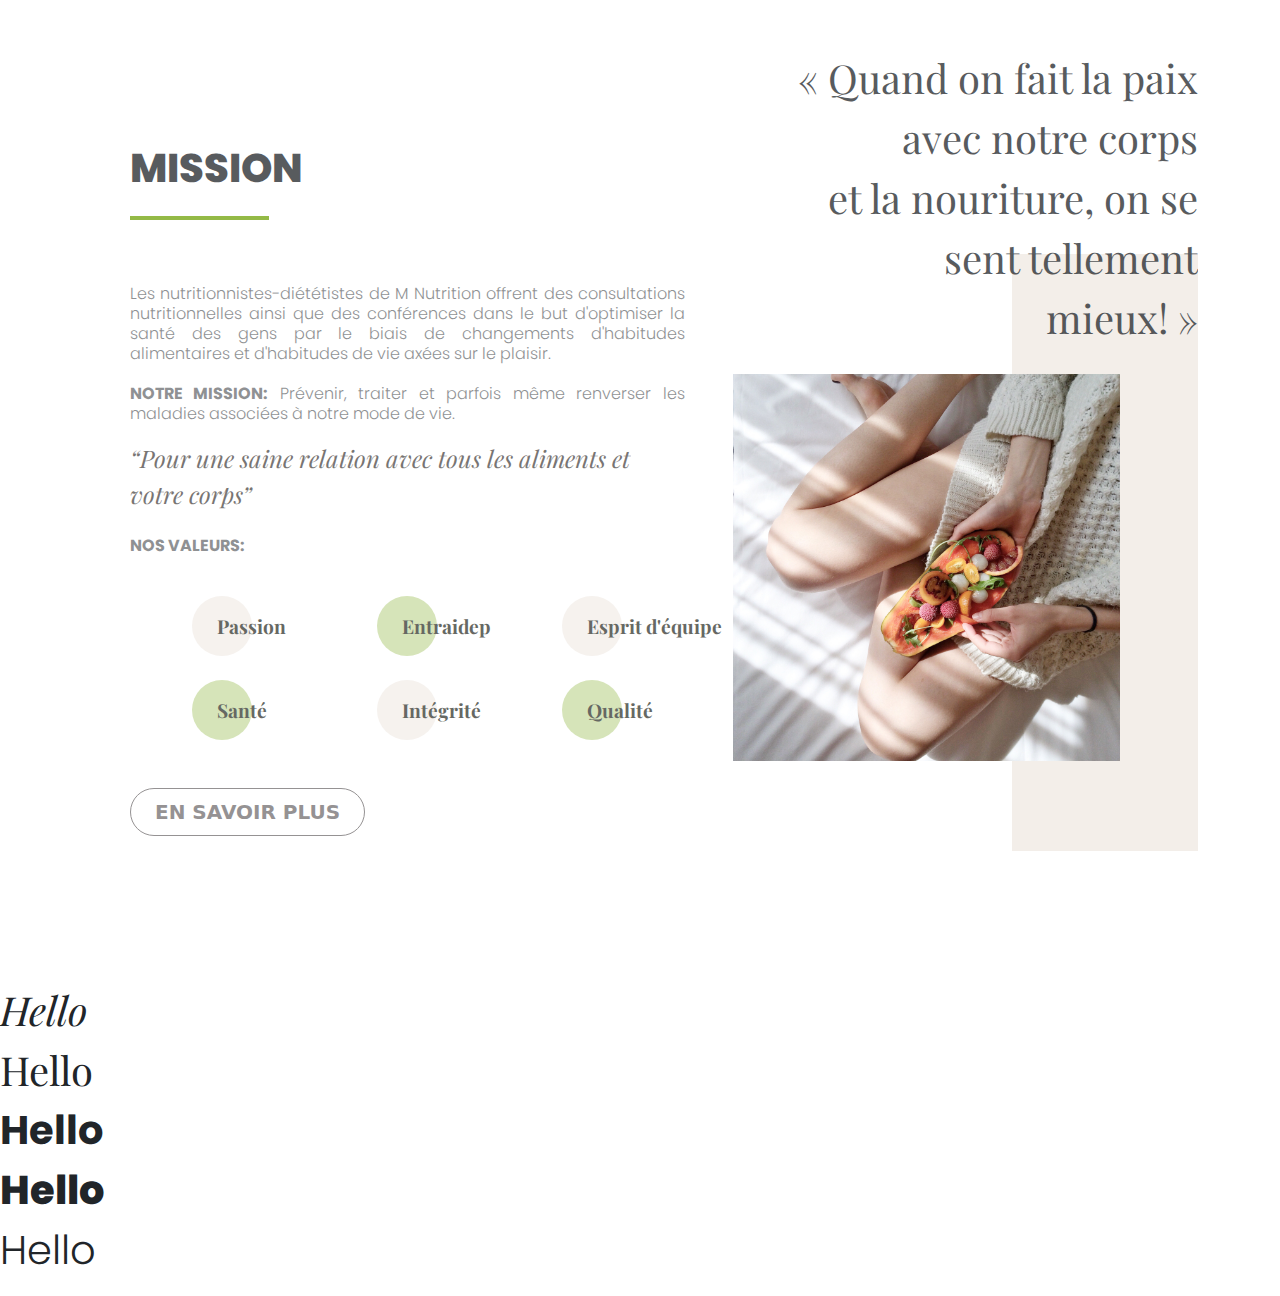
==== commit 7438f4a0: "section 'Mission' Completed" ====
--- a/test.html
+++ b/test.html
@@ -10,10 +10,13 @@
   <body class="pt-5 mb-3">
     <!-- M ce que tu manges -->
     <section id="mission">
-      <div class="container">
-        <div class="d-flex justify-content-center justify-content-lg-start">
+      <div class="container d-block d-lg-flex">
+        <div
+          id="left_side"
+          class="d-flex justify-content-center justify-content-lg-start col-12 col-lg-7"
+        >
           <div
-            class="mt-5 border border-2 col-12 col-lg-7 d-flex justify-content-center justify-content-lg-start"
+            class="mt-5 d-flex justify-content-center justify-content-lg-start"
           >
             <div class="m-5">
               <p
@@ -103,6 +106,25 @@
             </div>
           </div>
         </div>
+        <div class="col-12 col-lg-5" id="right_side" style="overflow: hidden">
+          <div>
+            <div class="fs-1 opacity-75">
+              <p class="text-end" style="font-family: PlayfairDisplay">
+                « Quand on fait la paix avec notre corps<br />
+                et la nouriture, on se <br />
+                sent tellement <br />
+                mieux! »
+              </p>
+            </div>
+            <div class="img-pseudo">
+              <img
+                src="./assets/img/pexels-daria-shevtsova-1030870.jpg"
+                class="img-fluid col-10"
+                alt="..."
+              />
+            </div>
+          </div>
+        </div>
       </div>
     </section>
 
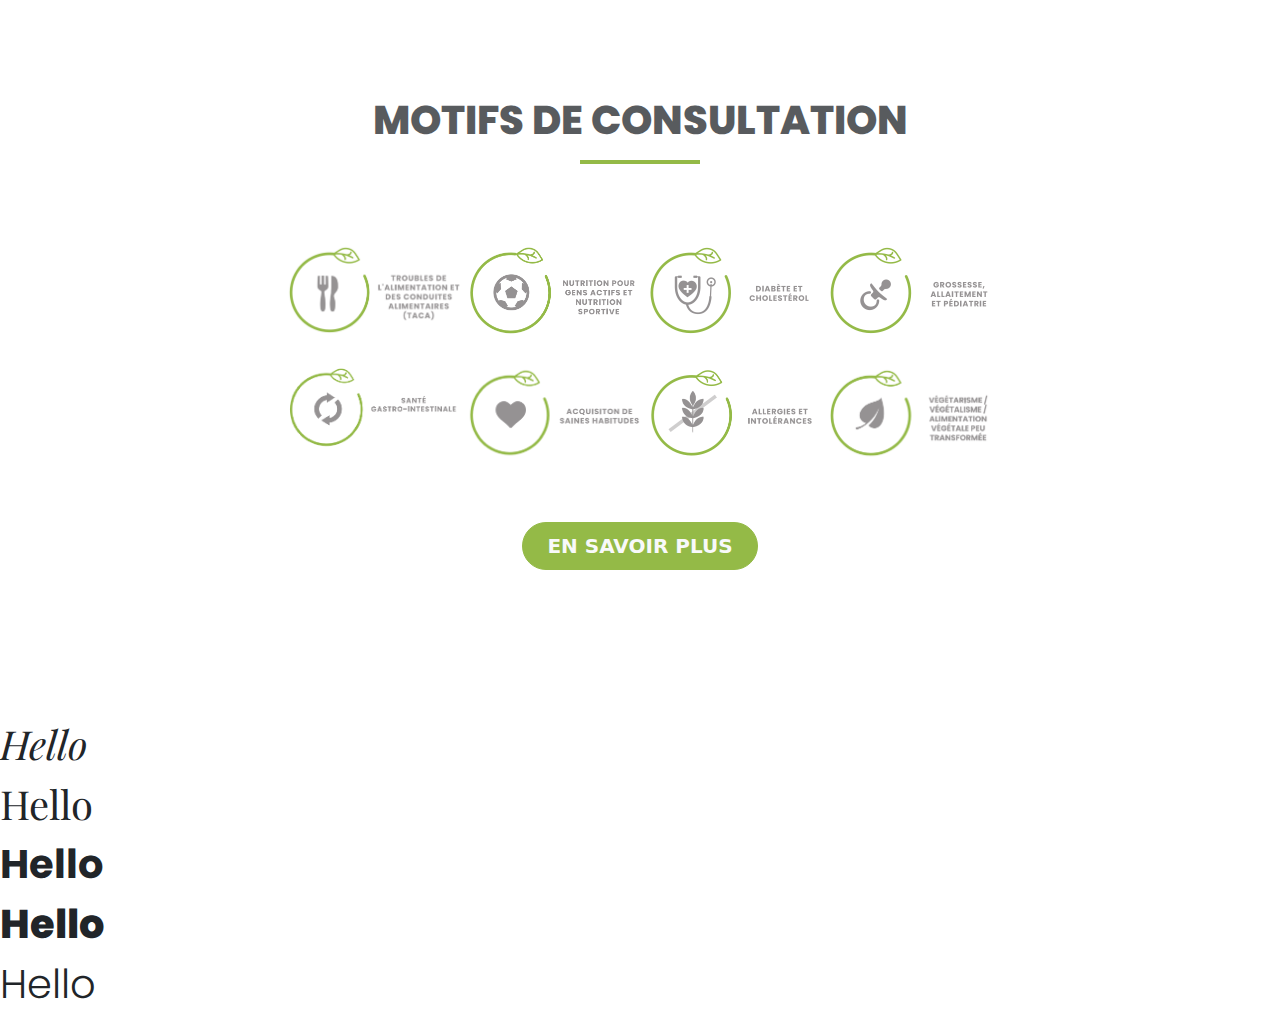
==== commit 9d913abd: "adding 'motifs de consultation'" ====
--- a/test.html
+++ b/test.html
@@ -8,121 +8,103 @@
     <title>Document</title>
   </head>
   <body class="pt-5 mb-3">
-    <!-- M ce que tu manges -->
-    <section id="mission">
-      <div class="container d-block d-lg-flex">
-        <div
-          id="left_side"
-          class="d-flex justify-content-center justify-content-lg-start col-12 col-lg-7"
-        >
-          <div
-            class="mt-5 d-flex justify-content-center justify-content-lg-start"
+    <!-- Motifs de consultation -->
+    <section id="consultation" class="container">
+      <div class="d-flex justify-content-center col-12">
+        <div class="m-5">
+          <p
+            class="card-title display-6 opacity-75 col-12 text-center text-uppercase"
+            style="font-family: Poppins-ExtraBold"
           >
-            <div class="m-5">
-              <p
-                class="card-title display-6 opacity-75 mb-4 col-12 col-lg-11 text-center text-lg-start text-uppercase"
-                style="font-family: Poppins-ExtraBold"
-              >
-                mission
-              </p>
-              <hr class="line-separator col-12 col-lg-3" />
-              <br /><br />
-              <p
-                class="card-text text-wrap line opacity-50 lh-sm"
-                style="font-family: Poppins-Light; text-align: justify"
-              >
-                Les nutritionnistes-diététistes de M Nutrition offrent des
-                consultations nutritionnelles ainsi que des conférences dans le
-                but d'optimiser la santé des gens par le biais de changements
-                d'habitudes alimentaires et d'habitudes de vie axées sur le
-                plaisir.
-                <br /><br />
-                <b style="font-family: Poppins-Bold"> NOTRE MISSION:</b>
-                Prévenir, traiter et parfois même renverser les maladies
-                associées à notre mode de vie.
-                <br />
-              </p>
-              <q
-                class="text-m-text-color opacity-75 fs-4"
-                style="font-family: PlayfairDisplay-Italic"
-                >Pour une saine relation avec tous les aliments et votre
-                corps</q
-              ><br /><br />
-              <p
-                class="text-wrap line opacity-50 lh-sm text-uppercase"
-                style="text-align: justify"
-              >
-                <b style="font-family: Poppins-Bold"> Nos valeurs:</b>
-              </p>
-
-              <div class="d-flex flex-row flex-md-column">
-                <div
-                  class="d-block d-md-flex justify-content-around col-6 col-md-12 me-4 me-md-2"
-                >
-                  <div
-                    class="valeurs me-xxl-4 text-nowrap bg-m-secondary opacity-75"
-                  >
-                    Passion
-                  </div>
-                  <div
-                    class="valeurs me-xxl-4 text-nowrap bg-m-primary-opacity opacity-75"
-                  >
-                    Entraidep
-                  </div>
-                  <div
-                    class="valeurs me-xxl-4 text-nowrap bg-m-secondary opacity-75"
-                  >
-                    Esprit d'équipe
-                  </div>
-                </div>
-                <div class="d-block d-md-flex justify-content-around col-12">
-                  <div
-                    class="valeurs me-xxl-4 text-nowrap bg-m-primary-opacity opacity-75"
-                  >
-                    Santé
-                  </div>
-                  <div
-                    class="valeurs me-xxl-4 text-nowrap bg-m-secondary opacity-75"
-                  >
-                    Intégrité
-                  </div>
-                  <div
-                    class="valeurs me-xxl-4 text-nowrap bg-m-primary-opacity opacity-75"
-                  >
-                    Qualité
-                  </div>
-                </div>
+            Motifs de consultation
+          </p>
+          <div class="d-flex flex-row">
+            <hr class="col-5 border-0" />
+            <hr class="line-separator col-2" />
+            <hr class="col-5 border-0" />
+          </div>
+          <br /><br />
+          <div class="d-flex flex-row flex-md-column">
+            <div
+              class="d-block d-md-flex justify-content-around col-6 col-md-12"
+            >
+              <div>
+                <img
+                  src="./assets/img/trouble.png"
+                  class="img-fluid border-0"
+                  style="max-width: 180px"
+                  alt="..."
+                />
               </div>
-              <div
-                class="d-flex justify-content-center justify-content-lg-start"
-              >
-                <button
-                  type="button"
-                  class="btn btn-lg btn-outline-m-dark text-uppercase rounded-pill fw-bold mt-3 px-4 mt-5"
-                >
-                  En savoir plus
-                </button>
+              <div>
+                <img
+                  src="./assets/img/sportive.png"
+                  class="img-fluid border-0"
+                  style="max-width: 180px"
+                  alt="..."
+                />
+              </div>
+              <div>
+                <img
+                  src="./assets/img/diabete.png"
+                  class="img-fluid border-0"
+                  style="max-width: 180px"
+                  alt="..."
+                />
+              </div>
+              <div>
+                <img
+                  src="./assets/img/allaitement.png"
+                  class="img-fluid border-0"
+                  style="max-width: 180px"
+                  alt="..."
+                />
+              </div>
+            </div>
+            <div
+              class="d-block d-md-flex justify-content-around col-6 col-md-12"
+            >
+              <div>
+                <img
+                  src="./assets/img/gastro.png"
+                  class="img-fluid border-0"
+                  style="max-width: 180px"
+                  alt="..."
+                />
+              </div>
+              <div>
+                <img
+                  src="./assets/img/habitudes.png"
+                  class="img-fluid border-0"
+                  style="max-width: 180px"
+                  alt="..."
+                />
+              </div>
+              <div>
+                <img
+                  src="./assets/img/allergies.png"
+                  class="img-fluid border-0"
+                  style="max-width: 180px"
+                  alt="..."
+                />
+              </div>
+              <div>
+                <img
+                  src="./assets/img/vegetale.png"
+                  class="img-fluid border-0"
+                  style="max-width: 180px"
+                  alt="..."
+                />
               </div>
             </div>
           </div>
-        </div>
-        <div class="col-12 col-lg-5" id="right_side" style="overflow: hidden">
-          <div>
-            <div class="fs-1 opacity-75">
-              <p class="text-end" style="font-family: PlayfairDisplay">
-                « Quand on fait la paix avec notre corps<br />
-                et la nouriture, on se <br />
-                sent tellement <br />
-                mieux! »
-              </p>
-            </div>
-            <div class="img-pseudo">
-              <img
-                src="./assets/img/pexels-daria-shevtsova-1030870.jpg"
-                class="img-fluid col-10"
-                alt="..."
-              />
-            </div>
+          <div class="d-flex justify-content-center">
+            <button
+              type="button"
+              class="btn btn-lg btn-m-primary text-light text-uppercase rounded-pill fw-bold mt-3 px-4 mt-5"
+            >
+              En savoir plus
+            </button>
           </div>
         </div>
       </div>
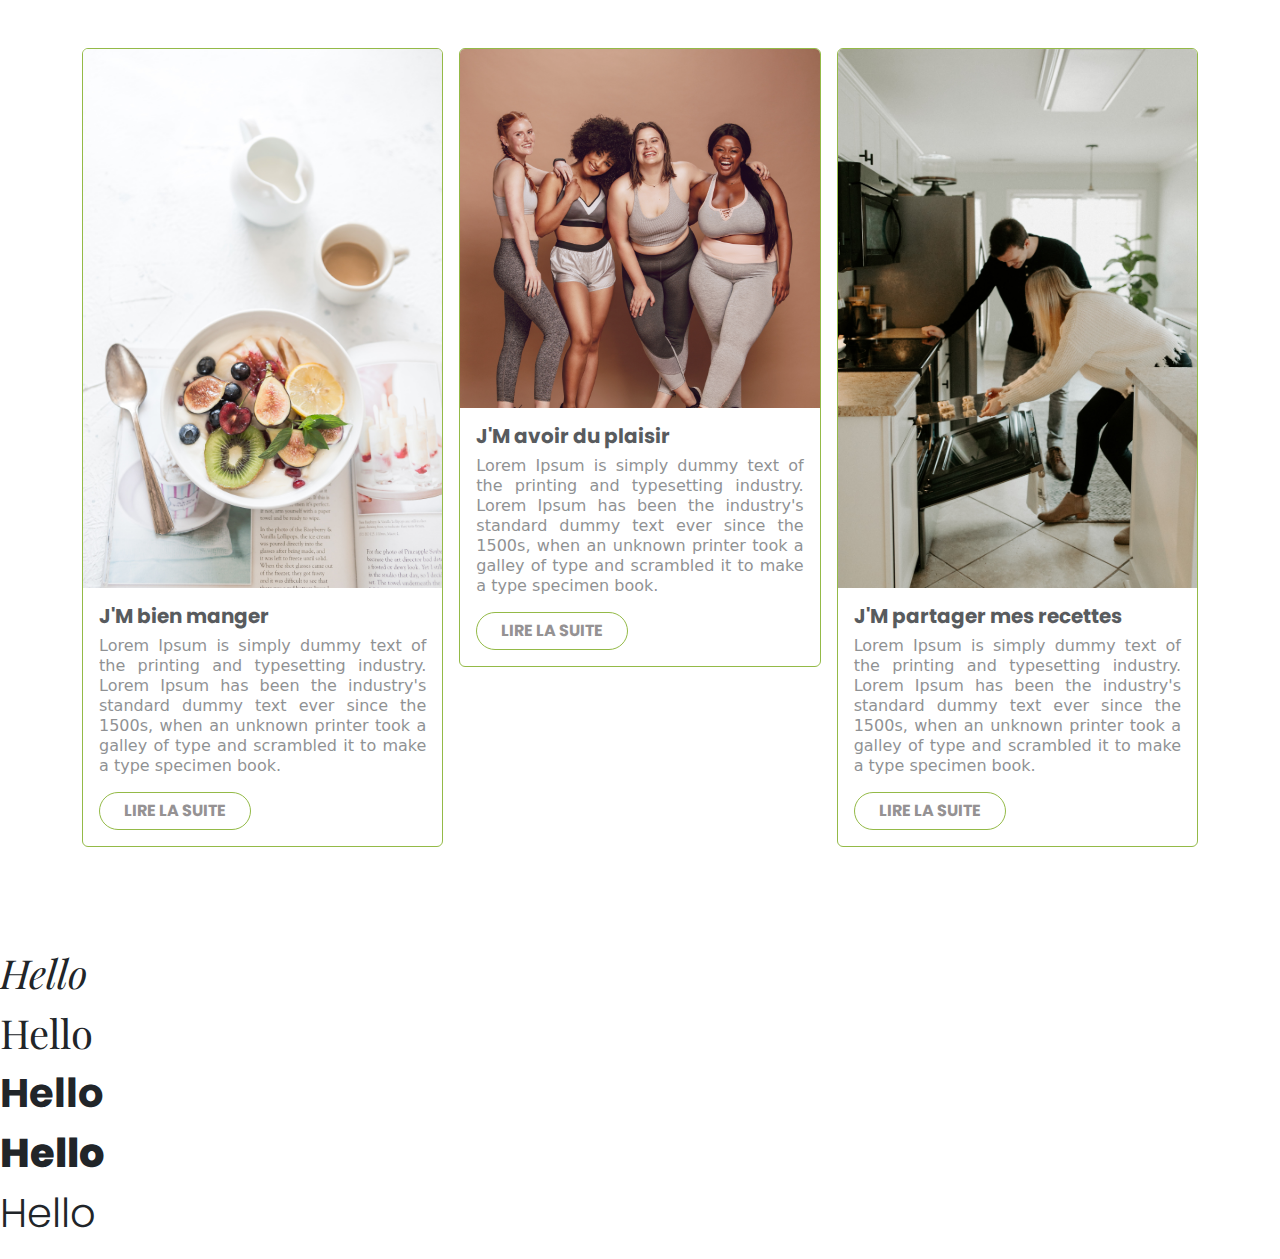
==== commit c62df0e1: "adding articles section" ====
--- a/test.html
+++ b/test.html
@@ -8,103 +8,48 @@
     <title>Document</title>
   </head>
   <body class="pt-5 mb-3">
-    <!-- Motifs de consultation -->
-    <section id="consultation" class="container">
-      <div class="d-flex justify-content-center col-12">
-        <div class="m-5">
-          <p
-            class="card-title display-6 opacity-75 col-12 text-center text-uppercase"
-            style="font-family: Poppins-ExtraBold"
-          >
-            Motifs de consultation
-          </p>
-          <div class="d-flex flex-row">
-            <hr class="col-5 border-0" />
-            <hr class="line-separator col-2" />
-            <hr class="col-5 border-0" />
-          </div>
-          <br /><br />
-          <div class="d-flex flex-row flex-md-column">
-            <div
-              class="d-block d-md-flex justify-content-around col-6 col-md-12"
-            >
-              <div>
-                <img
-                  src="./assets/img/trouble.png"
-                  class="img-fluid border-0"
-                  style="max-width: 180px"
-                  alt="..."
-                />
-              </div>
-              <div>
-                <img
-                  src="./assets/img/sportive.png"
-                  class="img-fluid border-0"
-                  style="max-width: 180px"
-                  alt="..."
-                />
-              </div>
-              <div>
-                <img
-                  src="./assets/img/diabete.png"
-                  class="img-fluid border-0"
-                  style="max-width: 180px"
-                  alt="..."
-                />
-              </div>
-              <div>
-                <img
-                  src="./assets/img/allaitement.png"
-                  class="img-fluid border-0"
-                  style="max-width: 180px"
-                  alt="..."
-                />
+    <section>
+      <div class="container">
+        <div class="row g-3">
+          <div class="col-12 col-md-6 col-lg-4">
+            <div class="card border-m-primary" >
+              <img
+                src="./assets/img/brooke-lark-nBtmglfY0HU-unsplash.jpg"
+                class="card-img-top"
+                alt="..."
+              />
+              <div class="card-body">
+                <h5 class="card-title opacity-75" style="font-family: Poppins-Bold">J'M  bien manger</h5>
+                <p class="card-text text-wrap opacity-50 lh-sm"style="text-align: justify">Lorem Ipsum is simply dummy text of the printing and typesetting industry. Lorem Ipsum has been the industry's standard dummy text ever since the 1500s, when an unknown printer took a galley of type and scrambled it to make a type specimen book.</p>
+                <button type="button" class="btn btn-outline-m-primary rounded-pill text-m-dark text-uppercase px-4" style="font-family: Poppins-Bold">lire la suite</button>
               </div>
             </div>
-            <div
-              class="d-block d-md-flex justify-content-around col-6 col-md-12"
-            >
-              <div>
-                <img
-                  src="./assets/img/gastro.png"
-                  class="img-fluid border-0"
-                  style="max-width: 180px"
-                  alt="..."
-                />
-              </div>
-              <div>
-                <img
-                  src="./assets/img/habitudes.png"
-                  class="img-fluid border-0"
-                  style="max-width: 180px"
-                  alt="..."
-                />
-              </div>
-              <div>
-                <img
-                  src="./assets/img/allergies.png"
-                  class="img-fluid border-0"
-                  style="max-width: 180px"
-                  alt="..."
-                />
-              </div>
-              <div>
-                <img
-                  src="./assets/img/vegetale.png"
-                  class="img-fluid border-0"
-                  style="max-width: 180px"
-                  alt="..."
-                />
+        </div>  
+        <div class=" col-12 col-md-6 col-lg-4">
+            <div class="card border-m-primary" >
+              <img
+                src="./assets/img/image_2022_01_20T02_22_14_691Z.png"
+                class="card-img-top"
+                alt="..."
+              />
+              <div class="card-body">
+                <h5 class="card-title opacity-75" style="font-family: Poppins-Bold">J'M  avoir du plaisir</h5>
+                <p class="card-text text-wrap opacity-50 lh-sm"style="text-align: justify">Lorem Ipsum is simply dummy text of the printing and typesetting industry. Lorem Ipsum has been the industry's standard dummy text ever since the 1500s, when an unknown printer took a galley of type and scrambled it to make a type specimen book.</p>                <button type="button" class="btn btn-outline-m-primary rounded-pill text-m-dark text-uppercase px-4" style="font-family: Poppins-Bold">lire la suite</button>
               </div>
             </div>
-          </div>
-          <div class="d-flex justify-content-center">
-            <button
-              type="button"
-              class="btn btn-lg btn-m-primary text-light text-uppercase rounded-pill fw-bold mt-3 px-4 mt-5"
-            >
-              En savoir plus
-            </button>
+        </div>  
+        <div class=" col-12 col-md-6 col-lg-4">
+            <div class="card border-m-primary" >
+              <img
+                src="./assets/img/hannah-busing-5we-PtvuCyE-unsplash.jpg"
+                class="card-img-top"
+                alt="..."
+              />
+              <div class="card-body">
+                <h5 class="card-title opacity-75 " style="font-family: Poppins-Bold">J'M  partager mes recettes</h5>
+                <p class="card-text text-wrap opacity-50 lh-sm"style="text-align: justify">Lorem Ipsum is simply dummy text of the printing and typesetting industry. Lorem Ipsum has been the industry's standard dummy text ever since the 1500s, when an unknown printer took a galley of type and scrambled it to make a type specimen book.</p>                <button type="button" class="btn btn-outline-m-primary rounded-pill text-m-dark text-uppercase px-4" style="font-family: Poppins-Bold">lire la suite</button>
+              </div>
+            </div></div>
           </div>
         </div>
       </div>
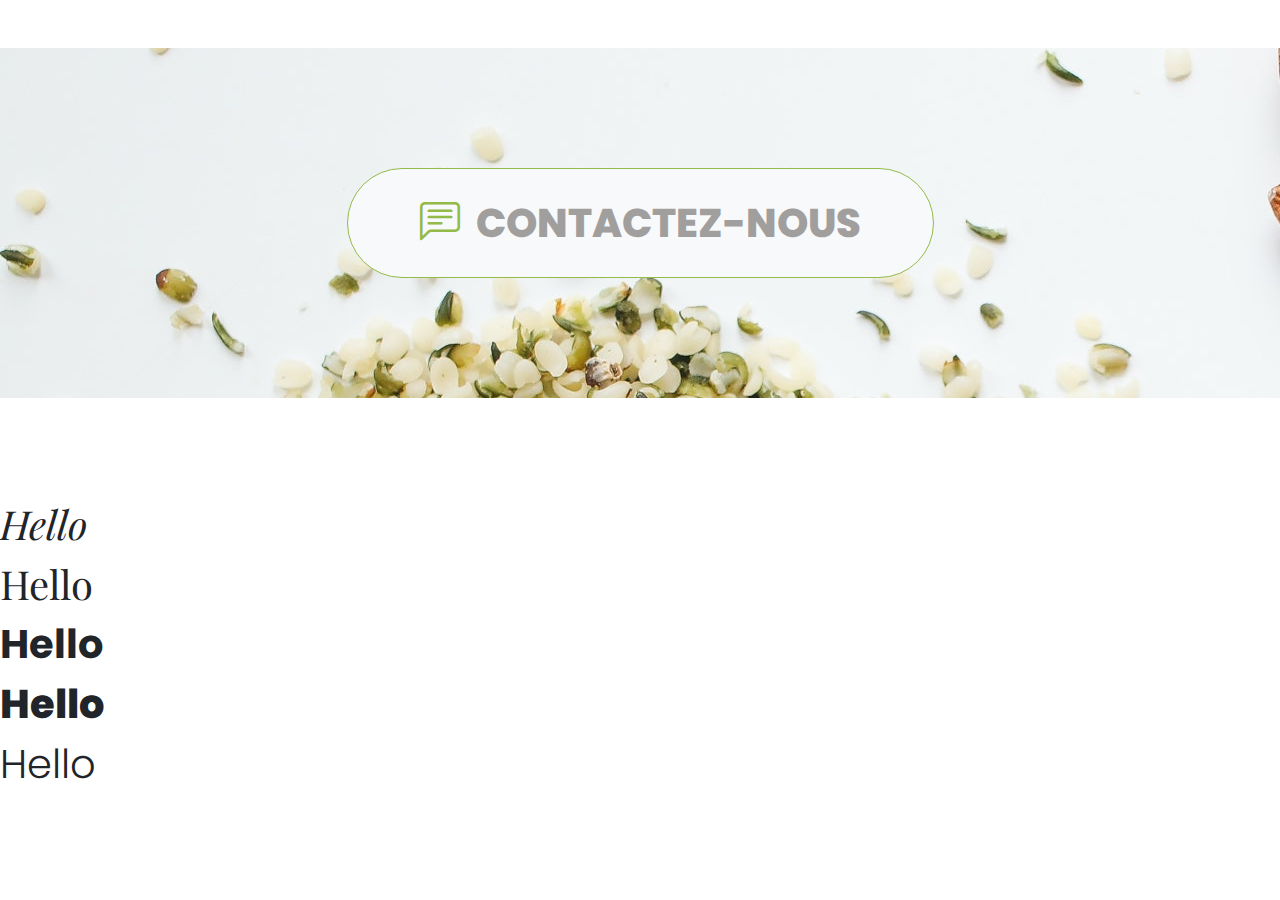
==== commit c6964016: "contact-us section done" ====
--- a/test.html
+++ b/test.html
@@ -8,50 +8,20 @@
     <title>Document</title>
   </head>
   <body class="pt-5 mb-3">
-    <section>
-      <div class="container">
-        <div class="row g-3">
-          <div class="col-12 col-md-6 col-lg-4">
-            <div class="card border-m-primary" >
-              <img
-                src="./assets/img/brooke-lark-nBtmglfY0HU-unsplash.jpg"
-                class="card-img-top"
-                alt="..."
-              />
-              <div class="card-body">
-                <h5 class="card-title opacity-75" style="font-family: Poppins-Bold">J'M  bien manger</h5>
-                <p class="card-text text-wrap opacity-50 lh-sm"style="text-align: justify">Lorem Ipsum is simply dummy text of the printing and typesetting industry. Lorem Ipsum has been the industry's standard dummy text ever since the 1500s, when an unknown printer took a galley of type and scrambled it to make a type specimen book.</p>
-                <button type="button" class="btn btn-outline-m-primary rounded-pill text-m-dark text-uppercase px-4" style="font-family: Poppins-Bold">lire la suite</button>
-              </div>
-            </div>
-        </div>  
-        <div class=" col-12 col-md-6 col-lg-4">
-            <div class="card border-m-primary" >
-              <img
-                src="./assets/img/image_2022_01_20T02_22_14_691Z.png"
-                class="card-img-top"
-                alt="..."
-              />
-              <div class="card-body">
-                <h5 class="card-title opacity-75" style="font-family: Poppins-Bold">J'M  avoir du plaisir</h5>
-                <p class="card-text text-wrap opacity-50 lh-sm"style="text-align: justify">Lorem Ipsum is simply dummy text of the printing and typesetting industry. Lorem Ipsum has been the industry's standard dummy text ever since the 1500s, when an unknown printer took a galley of type and scrambled it to make a type specimen book.</p>                <button type="button" class="btn btn-outline-m-primary rounded-pill text-m-dark text-uppercase px-4" style="font-family: Poppins-Bold">lire la suite</button>
-              </div>
-            </div>
-        </div>  
-        <div class=" col-12 col-md-6 col-lg-4">
-            <div class="card border-m-primary" >
-              <img
-                src="./assets/img/hannah-busing-5we-PtvuCyE-unsplash.jpg"
-                class="card-img-top"
-                alt="..."
-              />
-              <div class="card-body">
-                <h5 class="card-title opacity-75 " style="font-family: Poppins-Bold">J'M  partager mes recettes</h5>
-                <p class="card-text text-wrap opacity-50 lh-sm"style="text-align: justify">Lorem Ipsum is simply dummy text of the printing and typesetting industry. Lorem Ipsum has been the industry's standard dummy text ever since the 1500s, when an unknown printer took a galley of type and scrambled it to make a type specimen book.</p>                <button type="button" class="btn btn-outline-m-primary rounded-pill text-m-dark text-uppercase px-4" style="font-family: Poppins-Bold">lire la suite</button>
-              </div>
-            </div></div>
-          </div>
-        </div>
+    <!-- section contactez nous -->
+    <section id="prendreRDV" class="contact-us d-flex justify-content-center">
+      <div class="d-flex align-items-center">
+        <button
+          type="button"
+          class="btn btn-m-primary rounded-pill fs-1 p-4 bg-light"
+        >
+          <span class="mx-0 mx-md-5">
+            <i class="bi bi-chat-left-text text-m-primary"></i
+            ><span class="text-m-text-color opacity-50 text-uppercase ms-3"
+              >contactez-nous</span
+            >
+          </span>
+        </button>
       </div>
     </section>
 
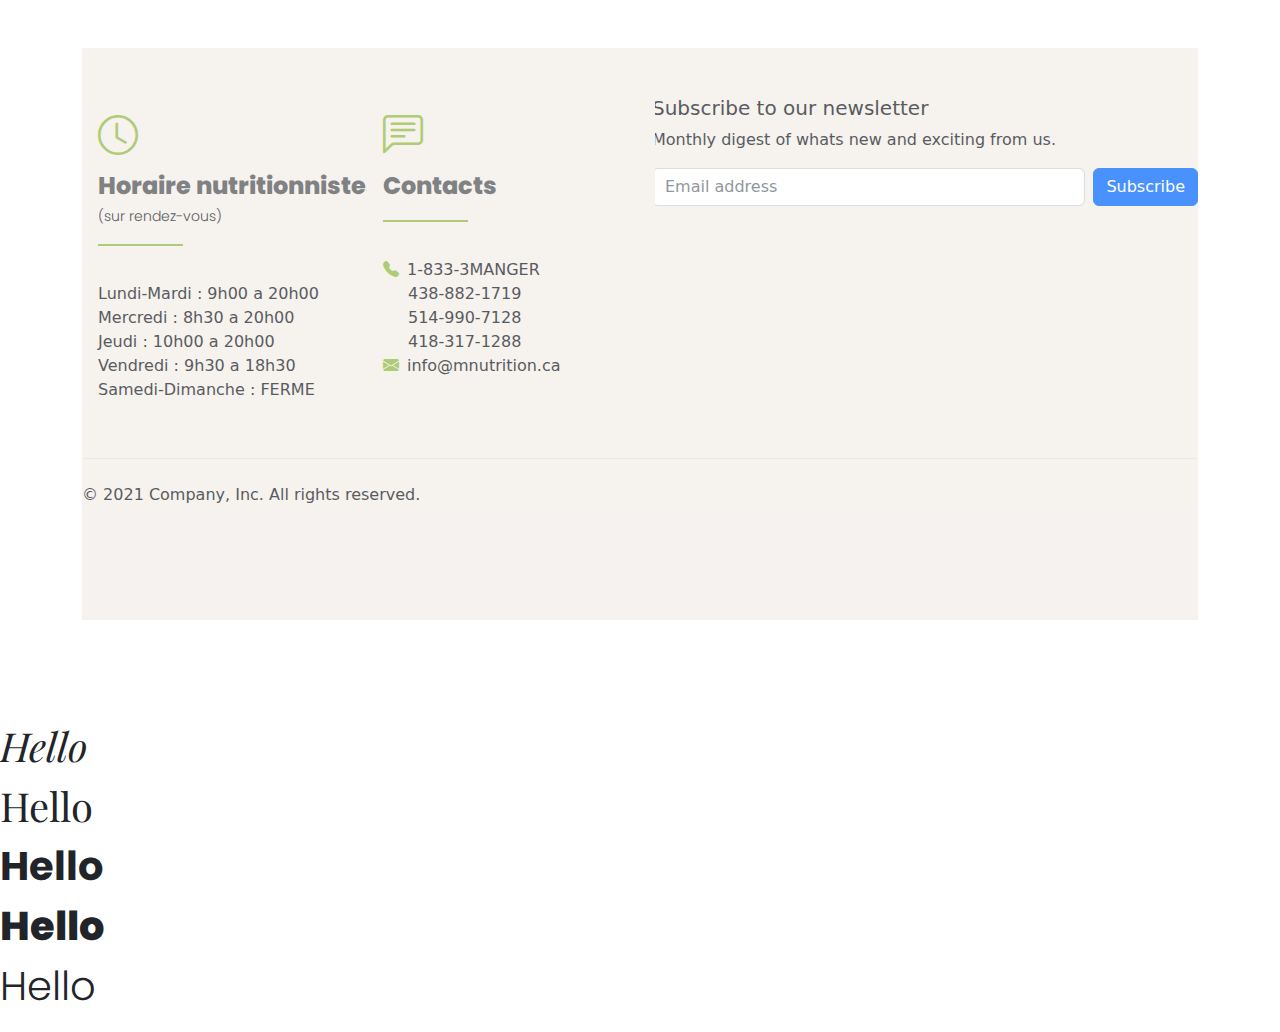
==== commit 36d269d4: "footer left section done" ====
--- a/test.html
+++ b/test.html
@@ -8,22 +8,118 @@
     <title>Document</title>
   </head>
   <body class="pt-5 mb-3">
-    <!-- section contactez nous -->
-    <section id="prendreRDV" class="contact-us d-flex justify-content-center">
-      <div class="d-flex align-items-center">
-        <button
-          type="button"
-          class="btn btn-m-primary rounded-pill fs-1 p-4 bg-light"
-        >
-          <span class="mx-0 mx-md-5">
-            <i class="bi bi-chat-left-text text-m-primary"></i
-            ><span class="text-m-text-color opacity-50 text-uppercase ms-3"
-              >contactez-nous</span
-            >
-          </span>
-        </button>
-      </div>
-    </section>
+    <div class="container">
+      <footer class="py-5 bg-m-secondary opacity-75">
+        <div class="row">
+          <div class="col-12 col-md-3">
+            <div class="card border-0 bg-m-secondary" style="width: 18rem">
+              <div class="card-body">
+                <h5 class="card-title">
+                  <i class="bi bi-clock fs-1 text-m-primary"></i>
+                </h5>
+                <span
+                  class="card-subtitle mb-2 text-muted fs-4 text-nowrap"
+                  style="font-family: Poppins-ExtraBold"
+                >
+                  Horaire nutritionnistes </span
+                ><br />
+                <small style="font-family: Poppins-Light"
+                  >(sur rendez-vous)</small
+                >
+                <div class="d-flex flex-row">
+                  <hr class="line-separator col-4" style="height: 2px" />
+                  <hr class="col-8 border-0" />
+                </div>
+                <div class="card-text">
+                  <ul class="schedule-footer">
+                    <li>Lundi-Mardi : 9h00 a 20h00</li>
+                    <li>Mercredi : 8h30 a 20h00</li>
+                    <li>Jeudi : 10h00 a 20h00</li>
+                    <li>Vendredi : 9h30 a 18h30</li>
+                    <li>Samedi-Dimanche : FERME</li>
+                  </ul>
+                </div>
+              </div>
+            </div>
+          </div>
+          <div class="col-12 col-md-3">
+            <div class="card border-0 bg-m-secondary" style="width: 18rem">
+              <div class="card-body">
+                <h5 class="card-title">
+                  <i class="bi bi-chat-left-text fs-1 text-m-primary"></i>
+                </h5>
+                <span
+                  class="card-subtitle mb-2 text-muted fs-4 text-nowrap"
+                  style="font-family: Poppins-ExtraBold"
+                  >Contacts</span
+                ><br />
+                <div class="d-flex flex-row">
+                  <hr class="line-separator col-4" style="height: 2px" />
+                  <hr class="col-8 border-0" />
+                </div>
+                <div class="card-text">
+                  <ul class="schedule-footer">
+                    <li>
+                      <i class="bi bi-telephone-fill text-m-primary me-2"></i
+                      >1-833-3MANGER
+                    </li>
+                    <li class="padding-bullets">438-882-1719</li>
+                    <li class="padding-bullets">514-990-7128</li>
+                    <li class="padding-bullets">418-317-1288</li>
+                    <li>
+                      <i class="bi bi-envelope-fill text-m-primary me-2"></i
+                      >info@mnutrition.ca
+                    </li>
+                  </ul>
+                </div>
+              </div>
+            </div>
+          </div>
+          <div class="col-12 col-md-6">
+            <form>
+              <h5>Subscribe to our newsletter</h5>
+              <p>Monthly digest of whats new and exciting from us.</p>
+              <div class="d-flex w-100 gap-2">
+                <label for="newsletter1" class="visually-hidden"
+                  >Email address</label
+                >
+                <input
+                  id="newsletter1"
+                  type="text"
+                  class="form-control"
+                  placeholder="Email address"
+                />
+                <button class="btn btn-primary" type="button">Subscribe</button>
+              </div>
+            </form>
+          </div>
+        </div>
+
+        <div class="d-flex justify-content-between py-4 my-4 border-top">
+          <p>© 2021 Company, Inc. All rights reserved.</p>
+          <ul class="list-unstyled d-flex">
+            <li class="ms-3">
+              <a class="link-dark" href="#"
+                ><svg class="bi" width="24" height="24">
+                  <use xlink:href="#twitter"></use></svg
+              ></a>
+            </li>
+            <li class="ms-3">
+              <a class="link-dark" href="#"
+                ><svg class="bi" width="24" height="24">
+                  <use xlink:href="#instagram"></use></svg
+              ></a>
+            </li>
+            <li class="ms-3">
+              <a class="link-dark" href="#"
+                ><svg class="bi" width="24" height="24">
+                  <use xlink:href="#facebook"></use></svg
+              ></a>
+            </li>
+          </ul>
+        </div>
+      </footer>
+    </div>
 
     <div class="mt-5 pt-5 fs-1" style="font-family: PlayfairDisplay-Italic">
       Hello
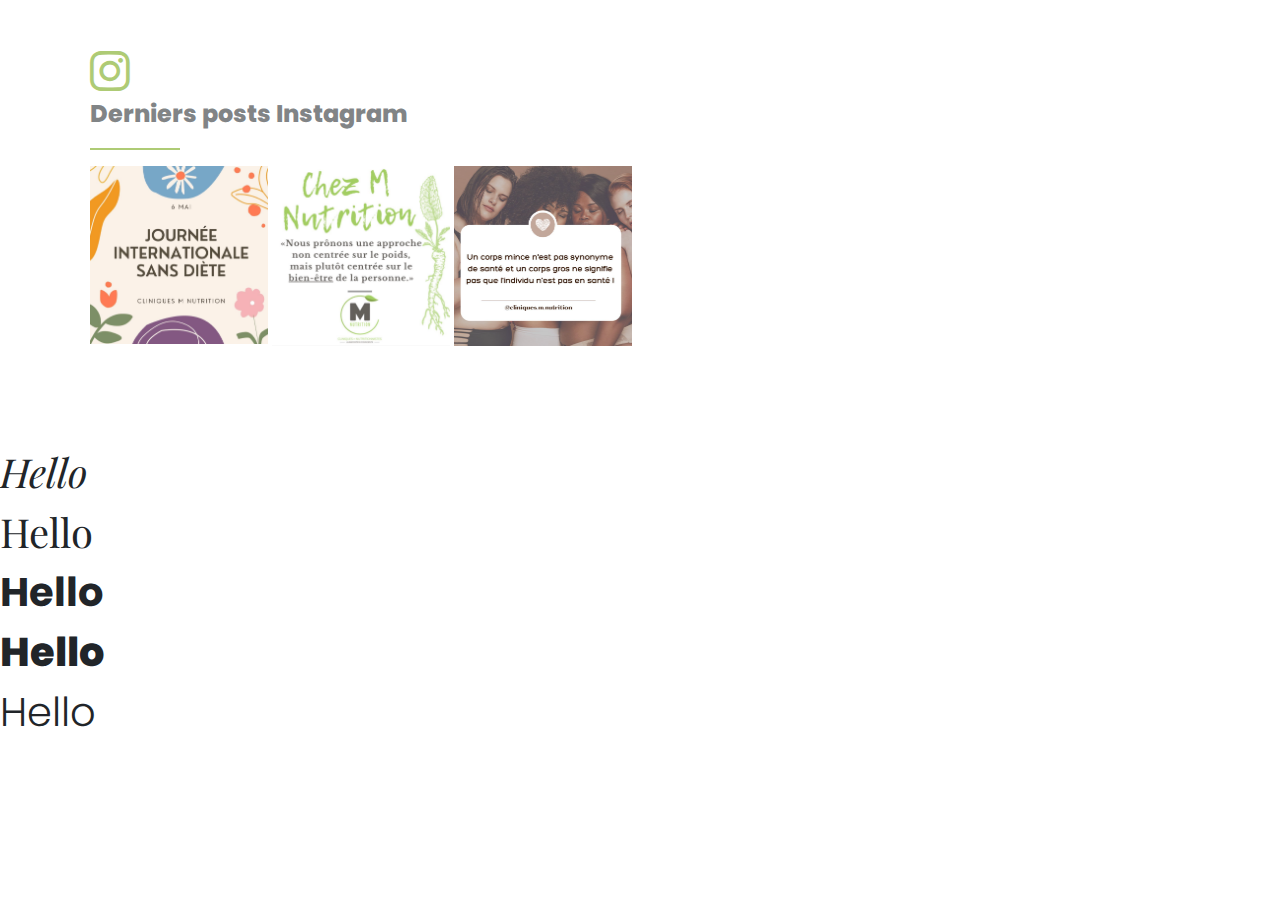
==== commit 22b35792: "Footer right side" ====
--- a/test.html
+++ b/test.html
@@ -8,118 +8,43 @@
     <title>Document</title>
   </head>
   <body class="pt-5 mb-3">
-    <div class="container">
-      <footer class="py-5 bg-m-secondary opacity-75">
-        <div class="row">
-          <div class="col-12 col-md-3">
-            <div class="card border-0 bg-m-secondary" style="width: 18rem">
-              <div class="card-body">
-                <h5 class="card-title">
-                  <i class="bi bi-clock fs-1 text-m-primary"></i>
-                </h5>
-                <span
-                  class="card-subtitle mb-2 text-muted fs-4 text-nowrap"
-                  style="font-family: Poppins-ExtraBold"
-                >
-                  Horaire nutritionnistes </span
-                ><br />
-                <small style="font-family: Poppins-Light"
-                  >(sur rendez-vous)</small
-                >
-                <div class="d-flex flex-row">
-                  <hr class="line-separator col-4" style="height: 2px" />
-                  <hr class="col-8 border-0" />
-                </div>
-                <div class="card-text">
-                  <ul class="schedule-footer">
-                    <li>Lundi-Mardi : 9h00 a 20h00</li>
-                    <li>Mercredi : 8h30 a 20h00</li>
-                    <li>Jeudi : 10h00 a 20h00</li>
-                    <li>Vendredi : 9h30 a 18h30</li>
-                    <li>Samedi-Dimanche : FERME</li>
-                  </ul>
-                </div>
+    <section id="footer">
+      <div class="container">
+        <div class="col-12 col-lg-6 px-2">
+          <div class="col opacity-75">
+            <h5 class="card-title">
+              <i class="bi bi-instagram fs-1 text-m-primary"></i>
+            </h5>
+            <span
+              class="card-subtitle mb-2 text-muted fs-4 text-nowrap"
+              style="font-family: Poppins-ExtraBold"
+              >Derniers posts Instagram</span
+            ><br />
+            <div class="d-flex flex-row">
+              <hr class="line-separator col-2" style="height: 2px" />
+              <hr class="col-8 border-0" />
+            </div>
+          </div>
+          <div class="bg-transparent">
+            <div class="row g-1">
+              <div class="col-12 col-md-6 col-lg-4">
+                <img
+                  src="./assets/img/journee.png"
+                  class="img-fluid"
+                  alt="..."
+                />
+              </div>
+              <div class="col-12 col-md-6 col-lg-4">
+                <img src="./assets/img/chezM.png" class="img-fluid" alt="..." />
+              </div>
+              <div class="col-12 col-lg-4 d-none d-lg-flex">
+                <img src="./assets/img/group.png" class="img-fluid" alt="..." />
               </div>
             </div>
           </div>
-          <div class="col-12 col-md-3">
-            <div class="card border-0 bg-m-secondary" style="width: 18rem">
-              <div class="card-body">
-                <h5 class="card-title">
-                  <i class="bi bi-chat-left-text fs-1 text-m-primary"></i>
-                </h5>
-                <span
-                  class="card-subtitle mb-2 text-muted fs-4 text-nowrap"
-                  style="font-family: Poppins-ExtraBold"
-                  >Contacts</span
-                ><br />
-                <div class="d-flex flex-row">
-                  <hr class="line-separator col-4" style="height: 2px" />
-                  <hr class="col-8 border-0" />
-                </div>
-                <div class="card-text">
-                  <ul class="schedule-footer">
-                    <li>
-                      <i class="bi bi-telephone-fill text-m-primary me-2"></i
-                      >1-833-3MANGER
-                    </li>
-                    <li class="padding-bullets">438-882-1719</li>
-                    <li class="padding-bullets">514-990-7128</li>
-                    <li class="padding-bullets">418-317-1288</li>
-                    <li>
-                      <i class="bi bi-envelope-fill text-m-primary me-2"></i
-                      >info@mnutrition.ca
-                    </li>
-                  </ul>
-                </div>
-              </div>
-            </div>
-          </div>
-          <div class="col-12 col-md-6">
-            <form>
-              <h5>Subscribe to our newsletter</h5>
-              <p>Monthly digest of whats new and exciting from us.</p>
-              <div class="d-flex w-100 gap-2">
-                <label for="newsletter1" class="visually-hidden"
-                  >Email address</label
-                >
-                <input
-                  id="newsletter1"
-                  type="text"
-                  class="form-control"
-                  placeholder="Email address"
-                />
-                <button class="btn btn-primary" type="button">Subscribe</button>
-              </div>
-            </form>
-          </div>
         </div>
-
-        <div class="d-flex justify-content-between py-4 my-4 border-top">
-          <p>© 2021 Company, Inc. All rights reserved.</p>
-          <ul class="list-unstyled d-flex">
-            <li class="ms-3">
-              <a class="link-dark" href="#"
-                ><svg class="bi" width="24" height="24">
-                  <use xlink:href="#twitter"></use></svg
-              ></a>
-            </li>
-            <li class="ms-3">
-              <a class="link-dark" href="#"
-                ><svg class="bi" width="24" height="24">
-                  <use xlink:href="#instagram"></use></svg
-              ></a>
-            </li>
-            <li class="ms-3">
-              <a class="link-dark" href="#"
-                ><svg class="bi" width="24" height="24">
-                  <use xlink:href="#facebook"></use></svg
-              ></a>
-            </li>
-          </ul>
-        </div>
-      </footer>
-    </div>
+      </div>
+    </section>
 
     <div class="mt-5 pt-5 fs-1" style="font-family: PlayfairDisplay-Italic">
       Hello
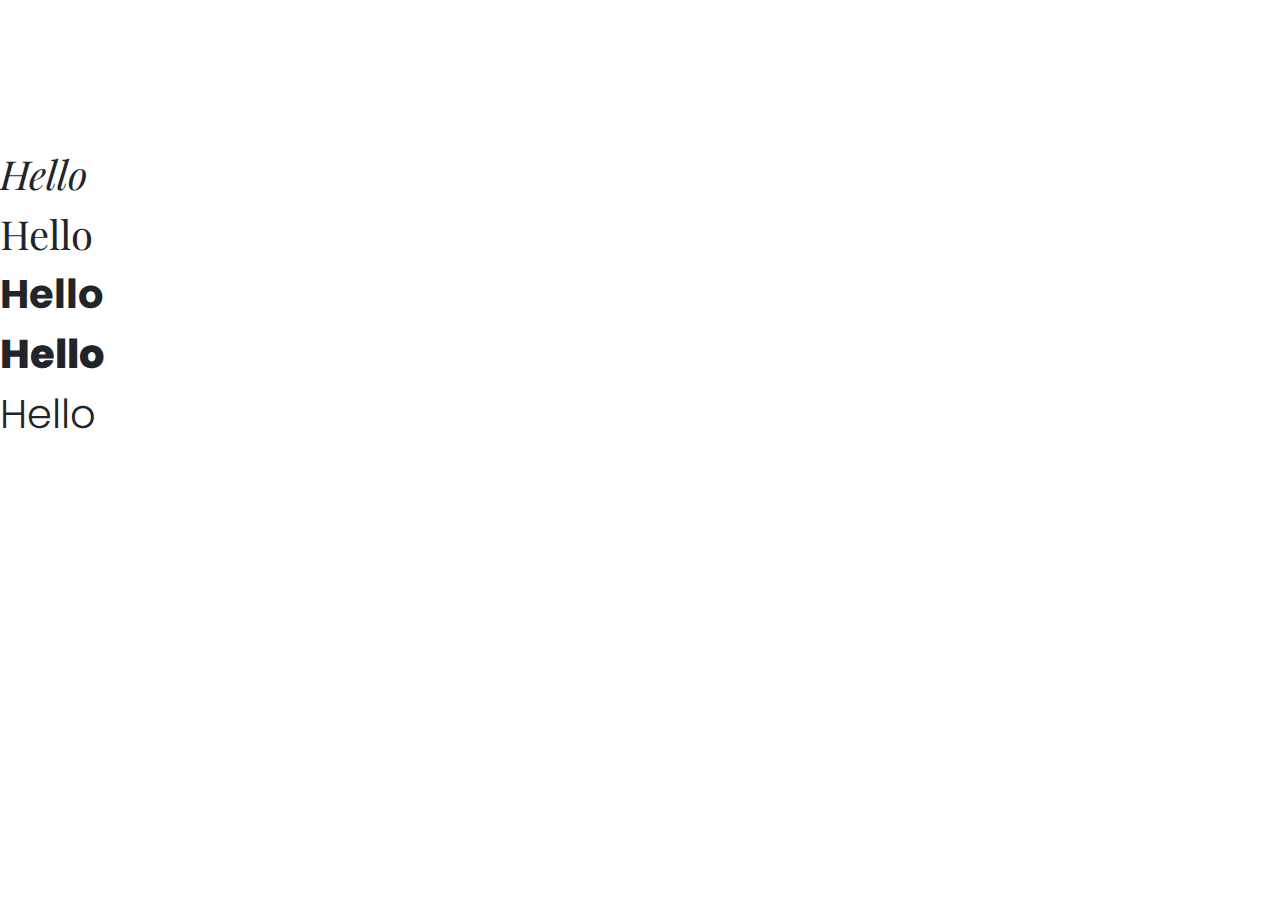
==== commit d865993c: "add social media in footer" ====
--- a/test.html
+++ b/test.html
@@ -10,39 +10,82 @@
   <body class="pt-5 mb-3">
     <section id="footer">
       <div class="container">
-        <div class="col-12 col-lg-6 px-2">
-          <div class="col opacity-75">
-            <h5 class="card-title">
-              <i class="bi bi-instagram fs-1 text-m-primary"></i>
-            </h5>
-            <span
-              class="card-subtitle mb-2 text-muted fs-4 text-nowrap"
-              style="font-family: Poppins-ExtraBold"
-              >Derniers posts Instagram</span
-            ><br />
-            <div class="d-flex flex-row">
-              <hr class="line-separator col-2" style="height: 2px" />
-              <hr class="col-8 border-0" />
-            </div>
-          </div>
-          <div class="bg-transparent">
-            <div class="row g-1">
-              <div class="col-12 col-md-6 col-lg-4">
-                <img
-                  src="./assets/img/journee.png"
-                  class="img-fluid"
-                  alt="..."
-                />
-              </div>
-              <div class="col-12 col-md-6 col-lg-4">
-                <img src="./assets/img/chezM.png" class="img-fluid" alt="..." />
-              </div>
-              <div class="col-12 col-lg-4 d-none d-lg-flex">
-                <img src="./assets/img/group.png" class="img-fluid" alt="..." />
-              </div>
-            </div>
-          </div>
-        </div>
+        <ul
+          class="list-group list-group-horizontal justify-content-center d-flex d-lg-none col-12 text-center"
+        >
+          <li class="list-group-item border-0 mx-0" style="margin-right: -15px">
+            <a class="nav-link active" aria-current="page" href="#"
+              ><img
+                src="assets/icons/Facebook_f_logo_(2019).svg"
+                class="img-fluid"
+                alt="Facebook-logo"
+                style="width: 20px"
+            /></a>
+          </li>
+          <li class="list-group-item border-0" style="margin-right: -15px">
+            <a class="nav-link text-m-text-color" href="#"
+              ><img
+                src="assets/icons/Twitter-logo.svg"
+                class="img-fluid"
+                alt="Twitter-logo"
+                style="width: 20px"
+            /></a>
+          </li>
+          <li class="list-group-item border-0" style="margin-right: -15px">
+            <a class="nav-link text-m-text-color" href="#"
+              ><img
+                src="assets/icons/Instagram_logo_2016.svg"
+                class="img-fluid"
+                alt="Instagram-logo"
+                style="width: 20px"
+            /></a>
+          </li>
+          <li class="list-group-item border-0" style="margin-right: -15px">
+            <a class="nav-link text-m-text-color" href="#"
+              ><img
+                src="assets/icons/Linkedin.svg"
+                class="img-fluid"
+                alt="Linkedin-logo"
+                style="width: 20px"
+            /></a>
+          </li>
+          <li class="list-group-item border-0" style="margin-right: -15px">
+            <a class="nav-link text-m-text-color" href="#"
+              ><img
+                src="assets/icons/YouTube_play_button_icon_(2013–2017).svg"
+                class="img-fluid"
+                alt="Youtube-logo"
+                style="width: 20px"
+            /></a>
+          </li>
+          <li class="list-group-item border-0" style="margin-right: -15px">
+            <a class="nav-link text-m-text-color" href="#"
+              ><img
+                src="assets/icons/Skype-icon.svg"
+                class="img-fluid"
+                alt="Skype-logo"
+                style="width: 20px"
+            /></a>
+          </li>
+          <li class="list-group-item border-0" style="margin-right: -15px">
+            <a class="nav-link text-m-text-color" href="#"
+              ><img
+                src="assets/icons/Microsoft_Office_Teams_(2018–present).svg"
+                class="img-fluid"
+                alt="Teams-logo"
+                style="width: 20px"
+            /></a>
+          </li>
+          <li class="list-group-item border-0">
+            <a class="nav-link text-m-text-color" href="#"
+              ><img
+                src="assets/icons/FaceTime_iOS.svg"
+                class="img-fluid"
+                alt="FaceTime-logo"
+                style="width: 20px"
+            /></a>
+          </li>
+        </ul>
       </div>
     </section>
 
